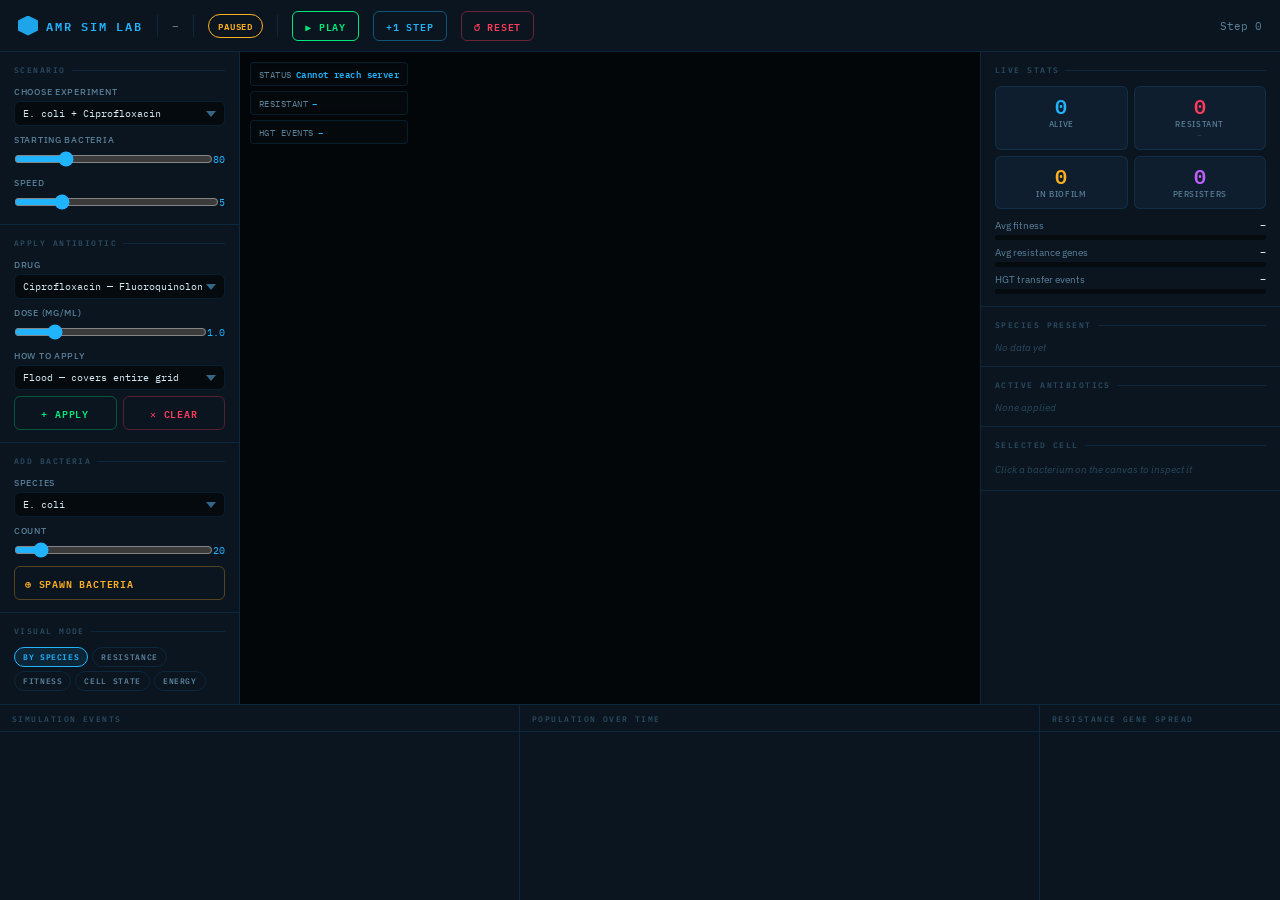
==== frontend/index.html @ 67494143 "Add files via upload" ====
<!DOCTYPE html>
<html lang="en">
<head>
<meta charset="UTF-8">
<meta name="viewport" content="width=device-width, initial-scale=1.0">
<title>AMR Simulation Lab</title>
<link rel="preconnect" href="https://fonts.googleapis.com">
<link href="https://fonts.googleapis.com/css2?family=IBM+Plex+Mono:wght@400;600&family=IBM+Plex+Sans:wght@300;400;500;600&display=swap" rel="stylesheet">
<style>
/* ── RESET ─────────────────────────────────────────────────────────────── */
*, *::before, *::after { box-sizing: border-box; margin: 0; padding: 0; }
html, body { height: 100%; overflow: hidden; background: #050a0e; color: #d4e8f0; font-family: 'IBM Plex Sans', sans-serif; }

/* ── DESIGN TOKENS ──────────────────────────────────────────────────────── */
:root {
  --bg0:      #050a0e;
  --bg1:      #0a1520;
  --bg2:      #0f1e2e;
  --bg3:      #152436;
  --border:   rgba(32,120,180,0.18);
  --border-hi:rgba(32,180,255,0.40);
  --text:     #d4e8f0;
  --text-dim: #5a8099;
  --text-faint:#2a4a5e;
  --cyan:     #20b4ff;
  --green:    #00e87a;
  --red:      #ff3a5c;
  --amber:    #ffb020;
  --purple:   #c060ff;
  --teal:     #00d4c0;
  --mono:     'IBM Plex Mono', monospace;
  --sans:     'IBM Plex Sans', sans-serif;
  --r:        6px;
}

/* ── APP SHELL ──────────────────────────────────────────────────────────── */
#app {
  display: grid;
  grid-template-columns: 240px 1fr 300px;
  grid-template-rows: 52px 1fr 196px;
  height: 100vh;
  gap: 0;
}

/* ── TOP BAR ────────────────────────────────────────────────────────────── */
#topbar {
  grid-column: 1/-1;
  display: flex;
  align-items: center;
  gap: 14px;
  padding: 0 18px;
  background: var(--bg1);
  border-bottom: 1px solid var(--border);
  position: relative;
  z-index: 10;
}
.logo {
  font-family: var(--mono);
  font-size: 12px;
  font-weight: 600;
  letter-spacing: .15em;
  color: var(--cyan);
  text-transform: uppercase;
  display: flex;
  align-items: center;
  gap: 8px;
}
.logo-hex {
  width: 20px; height: 20px;
  background: var(--cyan);
  clip-path: polygon(50% 0%,100% 25%,100% 75%,50% 100%,0% 75%,0% 25%);
  opacity: .9;
}
.topbar-sep { width: 1px; height: 22px; background: var(--border); }
#scenario-display {
  font-size: 11px;
  color: var(--text-dim);
  font-family: var(--mono);
}
.pill {
  display: inline-flex;
  align-items: center;
  gap: 5px;
  font-family: var(--mono);
  font-size: 9px;
  font-weight: 600;
  letter-spacing: .1em;
  padding: 3px 9px;
  border-radius: 20px;
  border: 1px solid;
  text-transform: uppercase;
}
.pill-run  { color: var(--green);  border-color: var(--green);  }
.pill-run::before { content:''; width:6px; height:6px; border-radius:50%; background:var(--green); animation: pulse 1.4s infinite; }
.pill-pause{ color: var(--amber); border-color: var(--amber); }
.pill-dead { color: var(--red);   border-color: var(--red); }
@keyframes pulse { 0%,100%{opacity:1} 50%{opacity:.3} }
#step-display {
  margin-left: auto;
  font-family: var(--mono);
  font-size: 11px;
  color: var(--text-dim);
}
.topbar-btn {
  padding: 5px 12px;
  font-family: var(--mono);
  font-size: 10px;
  font-weight: 600;
  letter-spacing: .08em;
  text-transform: uppercase;
  border-radius: var(--r);
  border: 1px solid;
  background: transparent;
  cursor: pointer;
  transition: all .15s;
}
.tbtn-play  { color: var(--green); border-color: var(--green); }
.tbtn-play:hover { background: rgba(0,232,122,.1); }
.tbtn-step  { color: var(--cyan);  border-color: var(--border-hi); }
.tbtn-step:hover { background: rgba(32,180,255,.08); }
.tbtn-reset { color: var(--red);   border-color: rgba(255,58,92,.4); }
.tbtn-reset:hover { background: rgba(255,58,92,.08); }

/* ── SCROLL UTILS ───────────────────────────────────────────────────────── */
.scroll { overflow-y: auto; }
.scroll::-webkit-scrollbar { width: 3px; }
.scroll::-webkit-scrollbar-thumb { background: var(--border-hi); border-radius: 2px; }

/* ── LEFT PANEL ─────────────────────────────────────────────────────────── */
#left {
  background: var(--bg1);
  border-right: 1px solid var(--border);
  display: flex;
  flex-direction: column;
  gap: 0;
}
.lsection {
  padding: 12px 14px;
  border-bottom: 1px solid var(--border);
}
.lsection-title {
  font-family: var(--mono);
  font-size: 8px;
  font-weight: 600;
  letter-spacing: .18em;
  color: var(--text-faint);
  text-transform: uppercase;
  margin-bottom: 10px;
  display: flex;
  align-items: center;
  gap: 6px;
}
.lsection-title::after { content: ''; flex: 1; height: 1px; background: var(--border); }

/* Form elements */
.field-label {
  font-size: 9px;
  font-weight: 500;
  color: var(--text-dim);
  letter-spacing: .08em;
  text-transform: uppercase;
  display: block;
  margin-bottom: 4px;
  margin-top: 8px;
}
.field-label:first-child { margin-top: 0; }
select, input[type=range] {
  width: 100%;
  font-family: var(--mono);
  font-size: 10px;
}
select {
  background: var(--bg0);
  border: 1px solid var(--border);
  border-radius: var(--r);
  color: var(--text);
  padding: 5px 8px;
  cursor: pointer;
  appearance: none;
  background-image: url("data:image/svg+xml,%3Csvg xmlns='http://www.w3.org/2000/svg' width='10' height='6'%3E%3Cpath d='M0 0l5 6 5-6z' fill='%23336688'/%3E%3C/svg%3E");
  background-repeat: no-repeat;
  background-position: right 8px center;
  padding-right: 22px;
}
select:focus { outline: none; border-color: var(--cyan); }
option { background: var(--bg1); }
input[type=range] { accent-color: var(--cyan); cursor: pointer; margin: 2px 0; }
.range-row { display: flex; justify-content: space-between; align-items: center; }
.range-val { font-family: var(--mono); font-size: 10px; color: var(--cyan); }

.lbtn {
  display: block;
  width: 100%;
  padding: 7px 10px;
  margin-top: 6px;
  font-family: var(--mono);
  font-size: 10px;
  font-weight: 600;
  letter-spacing: .08em;
  text-transform: uppercase;
  border-radius: var(--r);
  border: 1px solid var(--border);
  background: transparent;
  color: var(--text);
  cursor: pointer;
  text-align: left;
  transition: all .15s;
}
.lbtn:hover { background: var(--bg3); border-color: var(--border-hi); }
.lbtn-green  { color: var(--green);  border-color: rgba(0,232,122,.3); }
.lbtn-green:hover  { background: rgba(0,232,122,.07); }
.lbtn-red    { color: var(--red);    border-color: rgba(255,58,92,.3); }
.lbtn-red:hover    { background: rgba(255,58,92,.07); }
.lbtn-amber  { color: var(--amber);  border-color: rgba(255,176,32,.3); }
.lbtn-amber:hover  { background: rgba(255,176,32,.07); }
.lbtn-cyan   { color: var(--cyan);   border-color: rgba(32,180,255,.3); }
.lbtn-cyan:hover   { background: rgba(32,180,255,.07); }
.lbtn-row { display: flex; gap: 6px; margin-top: 6px; }
.lbtn-row .lbtn { margin-top: 0; flex: 1; text-align: center; }

/* Render mode chips */
.chip-row { display: flex; flex-wrap: wrap; gap: 4px; margin-top: 6px; }
.chip {
  font-family: var(--mono);
  font-size: 8px;
  font-weight: 600;
  letter-spacing: .08em;
  padding: 3px 8px;
  border-radius: 12px;
  border: 1px solid var(--border);
  color: var(--text-dim);
  cursor: pointer;
  transition: all .12s;
  text-transform: uppercase;
}
.chip:hover { border-color: var(--border-hi); color: var(--text); }
.chip.active { border-color: var(--cyan); color: var(--cyan); background: rgba(32,180,255,.1); }

/* Overlay toggles */
.toggle-row {
  display: flex;
  align-items: center;
  justify-content: space-between;
  padding: 4px 0;
}
.toggle-lbl { font-size: 10px; color: var(--text-dim); }
.toggle {
  position: relative;
  width: 28px;
  height: 14px;
  flex-shrink: 0;
}
.toggle input { opacity: 0; width: 0; height: 0; }
.toggle-track {
  position: absolute;
  inset: 0;
  background: var(--bg0);
  border: 1px solid var(--border);
  border-radius: 7px;
  cursor: pointer;
  transition: .2s;
}
.toggle-track::after {
  content: '';
  position: absolute;
  width: 8px; height: 8px;
  top: 2px; left: 2px;
  background: var(--text-faint);
  border-radius: 50%;
  transition: .2s;
}
.toggle input:checked + .toggle-track { background: rgba(32,180,255,.15); border-color: var(--cyan); }
.toggle input:checked + .toggle-track::after { transform: translateX(14px); background: var(--cyan); }

/* ── CANVAS ──────────────────────────────────────────────────────────────── */
#canvas-wrap {
  position: relative;
  background: #020609;
  overflow: hidden;
}
#petri-canvas { display: block; width: 100%; height: 100%; }

/* Canvas overlays */
#canvas-labels {
  position: absolute;
  top: 10px; left: 10px;
  pointer-events: none;
  display: flex;
  flex-direction: column;
  gap: 5px;
}
.clabel {
  font-family: var(--mono);
  font-size: 9px;
  font-weight: 600;
  letter-spacing: .05em;
  color: var(--cyan);
  background: rgba(5,10,14,.82);
  border: 1px solid var(--border);
  padding: 3px 8px;
  border-radius: 4px;
  backdrop-filter: blur(4px);
}
.clabel span { color: var(--text-dim); font-weight: 400; margin-right: 4px; }

/* Legend in canvas corner */
#canvas-legend {
  position: absolute;
  bottom: 10px; left: 10px;
  pointer-events: none;
  background: rgba(5,10,14,.82);
  border: 1px solid var(--border);
  border-radius: 6px;
  padding: 8px 10px;
  display: none;
}
#canvas-legend.visible { display: block; }
.legend-title {
  font-family: var(--mono);
  font-size: 8px;
  font-weight: 600;
  letter-spacing: .12em;
  color: var(--text-faint);
  text-transform: uppercase;
  margin-bottom: 6px;
}
.legend-item {
  display: flex;
  align-items: center;
  gap: 6px;
  margin-bottom: 4px;
}
.legend-dot { width: 8px; height: 8px; border-radius: 50%; flex-shrink: 0; }
.legend-lbl { font-size: 9px; color: var(--text-dim); }

/* Tooltip */
#tip {
  position: absolute;
  display: none;
  background: var(--bg2);
  border: 1px solid var(--border-hi);
  border-radius: 8px;
  padding: 10px 12px;
  pointer-events: none;
  z-index: 50;
  min-width: 180px;
}
.tip-name { font-size: 11px; font-weight: 600; margin-bottom: 6px; }
.tip-row { display: flex; justify-content: space-between; gap: 16px; font-size: 10px; color: var(--text-dim); margin-bottom: 2px; }
.tip-row strong { color: var(--text); font-weight: 500; }
.tip-genes { margin-top: 6px; font-size: 9px; font-family: var(--mono); color: var(--purple); }
.tip-state { display: inline-block; font-size: 8px; font-family: var(--mono); padding: 2px 6px; border-radius: 3px; margin-bottom: 6px; font-weight: 600; letter-spacing: .08em; }

/* ── RIGHT PANEL ─────────────────────────────────────────────────────────── */
#right {
  background: var(--bg1);
  border-left: 1px solid var(--border);
  display: flex;
  flex-direction: column;
  gap: 0;
  overflow-y: auto;
}
.rsection { padding: 12px 14px; border-bottom: 1px solid var(--border); }
.rsection-title {
  font-family: var(--mono);
  font-size: 8px;
  font-weight: 600;
  letter-spacing: .18em;
  color: var(--text-faint);
  text-transform: uppercase;
  margin-bottom: 10px;
  display: flex;
  align-items: center;
  gap: 6px;
}
.rsection-title::after { content:''; flex:1; height:1px; background:var(--border); }

/* Big number cards */
.stat-grid { display: grid; grid-template-columns: 1fr 1fr; gap: 6px; }
.stat-card {
  background: var(--bg2);
  border: 1px solid var(--border);
  border-radius: var(--r);
  padding: 9px 10px;
  text-align: center;
}
.stat-num {
  font-family: var(--mono);
  font-size: 20px;
  font-weight: 600;
  line-height: 1;
  margin-bottom: 3px;
}
.stat-lbl { font-size: 8px; font-weight: 500; letter-spacing: .08em; color: var(--text-dim); text-transform: uppercase; }
.stat-sub { font-size: 8px; color: var(--text-faint); margin-top: 1px; font-family: var(--mono); }
.c-cyan   { color: var(--cyan);   }
.c-red    { color: var(--red);    }
.c-amber  { color: var(--amber);  }
.c-purple { color: var(--purple); }
.c-green  { color: var(--green);  }
.c-teal   { color: var(--teal);   }

/* Progress bars */
.prog-row { margin-bottom: 8px; }
.prog-header { display: flex; justify-content: space-between; font-size: 10px; margin-bottom: 3px; }
.prog-name { color: var(--text-dim); }
.prog-val  { color: var(--text); font-family: var(--mono); }
.prog-bg {
  height: 5px;
  background: var(--bg0);
  border-radius: 3px;
  overflow: hidden;
}
.prog-fill { height: 100%; border-radius: 3px; transition: width .5s ease; }

/* Species rows */
.species-row {
  display: flex;
  align-items: center;
  gap: 8px;
  padding: 5px 0;
  border-bottom: 1px solid var(--border);
}
.species-row:last-child { border-bottom: none; }
.sp-dot { width: 8px; height: 8px; border-radius: 50%; flex-shrink: 0; }
.sp-name { font-size: 10px; flex: 1; }
.sp-sci  { font-size: 8px; color: var(--text-dim); font-style: italic; }
.sp-cnt  { font-family: var(--mono); font-size: 11px; font-weight: 600; }
.sp-who  { font-size: 7px; font-family: var(--mono); padding: 1px 5px; border-radius: 3px; font-weight: 600; }
.who-crit{ color: var(--red);   background: rgba(255,58,92,.12); }
.who-high{ color: var(--amber); background: rgba(255,176,32,.12); }

/* Antibiotic active list */
.ab-row {
  display: flex;
  align-items: center;
  gap: 8px;
  padding: 5px 0;
  border-bottom: 1px solid var(--border);
}
.ab-row:last-child { border-bottom: none; }
.ab-swatch { width: 8px; height: 8px; border-radius: 2px; flex-shrink: 0; }
.ab-name { font-size: 10px; flex: 1; }
.ab-class{ font-size: 8px; color: var(--text-dim); }
.ab-conc { font-family: var(--mono); font-size: 10px; }
.ab-none { font-size: 10px; color: var(--text-faint); font-style: italic; }

/* Cell inspector */
#inspector {
  font-size: 10px;
  line-height: 1.7;
}
.insp-empty { color: var(--text-faint); font-style: italic; font-size: 10px; }
.insp-name  { font-size: 11px; font-weight: 600; margin-bottom: 6px; }
.insp-kv    { display: flex; justify-content: space-between; gap: 8px; }
.insp-key   { color: var(--text-dim); }
.insp-val   { font-family: var(--mono); color: var(--text); text-align: right; }
.insp-genes { margin-top: 6px; }
.insp-gene-tag {
  display: inline-block;
  font-family: var(--mono);
  font-size: 8px;
  padding: 2px 6px;
  border-radius: 3px;
  background: rgba(192,96,255,.12);
  color: var(--purple);
  margin: 2px 2px 0 0;
  border: 1px solid rgba(192,96,255,.25);
}
.insp-section { font-size: 8px; font-weight: 600; letter-spacing: .1em; text-transform: uppercase; color: var(--text-faint); margin: 8px 0 4px; }

/* ── BOTTOM PANEL ────────────────────────────────────────────────────────── */
#bottom {
  grid-column: 1/-1;
  background: var(--bg1);
  border-top: 1px solid var(--border);
  display: grid;
  grid-template-columns: 1fr 1fr 240px;
  overflow: hidden;
}
.bpanel { border-right: 1px solid var(--border); overflow: hidden; display: flex; flex-direction: column; }
.bpanel:last-child { border-right: none; }
.bpanel-title {
  font-family: var(--mono);
  font-size: 8px;
  font-weight: 600;
  letter-spacing: .18em;
  color: var(--text-faint);
  text-transform: uppercase;
  padding: 8px 12px 6px;
  border-bottom: 1px solid var(--border);
  flex-shrink: 0;
}

/* Event log */
#event-scroll { flex: 1; overflow-y: auto; padding: 6px 12px; }
#event-scroll::-webkit-scrollbar { width: 3px; }
#event-scroll::-webkit-scrollbar-thumb { background: var(--border-hi); }
.ev-line { display: flex; gap: 8px; padding: 1px 0; font-size: 10px; line-height: 1.6; }
.ev-step { font-family: var(--mono); color: var(--text-faint); flex-shrink: 0; min-width: 40px; }
.ev-dot  { flex-shrink: 0; width: 6px; height: 6px; border-radius: 50%; margin-top: 5px; }
.ev-text { color: var(--text-dim); flex: 1; }
/* Event dot colors */
.ev-science   .ev-dot { background: var(--purple); }
.ev-milestone .ev-dot { background: var(--cyan); }
.ev-ab        .ev-dot { background: var(--green); }
.ev-hgt       .ev-dot { background: var(--purple); }
.ev-extinct   .ev-dot { background: var(--red); }
.ev-science   .ev-text { color: var(--text); }
.ev-ab        .ev-text { color: var(--green); }
.ev-extinct   .ev-text { color: var(--red); }

/* Population chart */
#pop-chart-wrap { flex: 1; padding: 6px 10px 4px; }
#pop-chart { width: 100%; height: 100%; display: block; }

/* Resistance gene bars */
#gene-bars { flex: 1; overflow-y: auto; padding: 6px 12px; }
.gene-row { display: flex; align-items: center; gap: 6px; margin-bottom: 6px; }
.gene-lbl  { font-family: var(--mono); font-size: 8px; color: var(--text-dim); width: 80px; flex-shrink: 0; overflow: hidden; text-overflow: ellipsis; white-space: nowrap; }
.gene-bg   { flex: 1; height: 14px; background: var(--bg0); border-radius: 3px; overflow: hidden; position: relative; }
.gene-fill { height: 100%; border-radius: 3px; background: var(--purple); transition: width .5s; }
.gene-pct  { position: absolute; right: 4px; top: 50%; transform: translateY(-50%); font-family: var(--mono); font-size: 8px; color: rgba(255,255,255,.6); }
.gene-cnt  { font-family: var(--mono); font-size: 9px; color: var(--text-dim); width: 28px; text-align: right; flex-shrink: 0; }
</style>
</head>
<body>
<div id="app">

<!-- ── TOP BAR ──────────────────────────────────────────────────────────── -->
<header id="topbar">
  <div class="logo"><div class="logo-hex"></div>AMR Sim Lab</div>
  <div class="topbar-sep"></div>
  <span id="scenario-display">–</span>
  <div class="topbar-sep"></div>
  <span id="status-pill" class="pill pill-pause">PAUSED</span>
  <div class="topbar-sep"></div>
  <button class="topbar-btn tbtn-play" id="btn-play" onclick="togglePlay()">▶ Play</button>
  <button class="topbar-btn tbtn-step" onclick="stepOnce()">+1 Step</button>
  <button class="topbar-btn tbtn-reset" onclick="confirmReset()">↺ Reset</button>
  <span id="step-display" style="margin-left:auto; font-family:var(--mono); font-size:11px; color:var(--text-dim);">Step 0</span>
</header>

<!-- ── LEFT PANEL ───────────────────────────────────────────────────────── -->
<aside id="left" class="scroll">

  <div class="lsection">
    <div class="lsection-title">Scenario</div>
    <span class="field-label">Choose experiment</span>
    <select id="sel-scenario">
      <option value="validation">E. coli — no antibiotics (baseline)</option>
      <option value="ecoli_cipro" selected>E. coli + Ciprofloxacin</option>
      <option value="klebsiella_carbapenem">Klebsiella + Meropenem</option>
      <option value="xdr_acinetobacter">XDR Acinetobacter + Colistin</option>
      <option value="mrsa_hospital">MRSA + Vancomycin</option>
      <option value="pakistan_crisis">Pakistan AMR Crisis (2 germs)</option>
      <option value="multi_species">Multi-Species Competition (3 germs)</option>
    </select>
    <span class="field-label">Starting bacteria</span>
    <div class="range-row">
      <input type="range" id="rng-pop" min="10" max="300" value="80"
             oninput="document.getElementById('val-pop').textContent=this.value">
      <span class="range-val" id="val-pop">80</span>
    </div>
    <span class="field-label">Speed</span>
    <div class="range-row">
      <input type="range" id="rng-speed" min="1" max="20" value="5"
             oninput="document.getElementById('val-speed').textContent=this.value; if(isPlaying) startLoop()">
      <span class="range-val" id="val-speed">5</span>
    </div>
  </div>

  <div class="lsection">
    <div class="lsection-title">Apply Antibiotic</div>
    <span class="field-label">Drug</span>
    <select id="sel-ab">
      <option value="ciprofloxacin">Ciprofloxacin — Fluoroquinolone</option>
      <option value="meropenem">Meropenem — Carbapenem (last resort)</option>
      <option value="colistin">Colistin — Polymyxin (last resort)</option>
      <option value="vancomycin">Vancomycin — Glycopeptide</option>
      <option value="ampicillin">Ampicillin — Penicillin</option>
      <option value="tetracycline">Tetracycline — broad spectrum</option>
    </select>
    <span class="field-label">Dose (µg/mL)</span>
    <div class="range-row">
      <input type="range" id="rng-dose" min="1" max="50" value="10"
             oninput="document.getElementById('val-dose').textContent=(this.value/10).toFixed(1)">
      <span class="range-val" id="val-dose">1.0</span>
    </div>
    <span class="field-label">How to apply</span>
    <select id="sel-mode">
      <option value="uniform">Flood — covers entire grid</option>
      <option value="gradient">Gradient — left side stronger</option>
      <option value="spot">Spot — concentrated in center</option>
      <option value="zone">Zone — left half only</option>
    </select>
    <div class="lbtn-row">
      <button class="lbtn lbtn-green" onclick="applyAB()">+ Apply</button>
      <button class="lbtn lbtn-red"   onclick="clearAllAB()">✕ Clear</button>
    </div>
  </div>

  <div class="lsection">
    <div class="lsection-title">Add Bacteria</div>
    <span class="field-label">Species</span>
    <select id="sel-spawn">
      <option value="e_coli">E. coli</option>
      <option value="klebsiella_pneumoniae">Klebsiella pneumoniae</option>
      <option value="acinetobacter_baumannii">Acinetobacter baumannii (XDR)</option>
      <option value="pseudomonas_aeruginosa">Pseudomonas aeruginosa</option>
      <option value="mrsa">MRSA</option>
    </select>
    <span class="field-label">Count</span>
    <div class="range-row">
      <input type="range" id="rng-spawn" min="5" max="150" value="20"
             oninput="document.getElementById('val-spawn').textContent=this.value">
      <span class="range-val" id="val-spawn">20</span>
    </div>
    <button class="lbtn lbtn-amber" onclick="spawnBacteria()">⊕ Spawn Bacteria</button>
  </div>

  <div class="lsection">
    <div class="lsection-title">Visual Mode</div>
    <div class="chip-row" id="chip-row">
      <div class="chip active" onclick="setMode('species')">By Species</div>
      <div class="chip" onclick="setMode('resistance')">Resistance</div>
      <div class="chip" onclick="setMode('fitness')">Fitness</div>
      <div class="chip" onclick="setMode('state')">Cell State</div>
      <div class="chip" onclick="setMode('energy')">Energy</div>
    </div>
    <div style="margin-top: 10px; display: flex; flex-direction: column; gap: 2px;">
      <div class="toggle-row">
        <span class="toggle-lbl">Antibiotic heatmap</span>
        <label class="toggle"><input type="checkbox" id="tog-ab" checked><span class="toggle-track"></span></label>
      </div>
      <div class="toggle-row">
        <span class="toggle-lbl">HGT event flashes</span>
        <label class="toggle"><input type="checkbox" id="tog-hgt" checked><span class="toggle-track"></span></label>
      </div>
      <div class="toggle-row">
        <span class="toggle-lbl">Nutrient map</span>
        <label class="toggle"><input type="checkbox" id="tog-nut"><span class="toggle-track"></span></label>
      </div>
    </div>
  </div>

</aside>

<!-- ── CANVAS ────────────────────────────────────────────────────────────── -->
<main id="canvas-wrap">
  <canvas id="petri-canvas"></canvas>
  <div id="canvas-labels">
    <div class="clabel" id="lbl-pop"><span>ALIVE</span>–</div>
    <div class="clabel" id="lbl-res"><span>RESISTANT</span>–</div>
    <div class="clabel" id="lbl-hgt"><span>HGT EVENTS</span>–</div>
  </div>
  <div id="canvas-legend">
    <div class="legend-title" id="legend-title">–</div>
    <div id="legend-items"></div>
  </div>
  <div id="tip"></div>
</main>

<!-- ── RIGHT PANEL ───────────────────────────────────────────────────────── -->
<aside id="right">

  <div class="rsection">
    <div class="rsection-title">Live Stats</div>
    <div class="stat-grid">
      <div class="stat-card">
        <div class="stat-num c-cyan" id="st-total">0</div>
        <div class="stat-lbl">Alive</div>
      </div>
      <div class="stat-card">
        <div class="stat-num c-red" id="st-resist">0</div>
        <div class="stat-lbl">Resistant</div>
        <div class="stat-sub" id="st-resist-pct">–</div>
      </div>
      <div class="stat-card">
        <div class="stat-num c-amber" id="st-biofilm">0</div>
        <div class="stat-lbl">In Biofilm</div>
      </div>
      <div class="stat-card">
        <div class="stat-num c-purple" id="st-persist">0</div>
        <div class="stat-lbl">Persisters</div>
      </div>
    </div>
    <div style="margin-top:10px; display:flex; flex-direction:column; gap:6px;">
      <div class="prog-row" style="margin:0">
        <div class="prog-header">
          <span class="prog-name">Avg fitness</span>
          <span class="prog-val" id="st-fit">–</span>
        </div>
        <div class="prog-bg"><div class="prog-fill" id="bar-fit" style="width:0%; background:var(--green)"></div></div>
      </div>
      <div class="prog-row" style="margin:0">
        <div class="prog-header">
          <span class="prog-name">Avg resistance genes</span>
          <span class="prog-val" id="st-genes">–</span>
        </div>
        <div class="prog-bg"><div class="prog-fill" id="bar-genes" style="width:0%; background:var(--purple)"></div></div>
      </div>
      <div class="prog-row" style="margin:0">
        <div class="prog-header">
          <span class="prog-name">HGT transfer events</span>
          <span class="prog-val" id="st-hgt">–</span>
        </div>
        <div class="prog-bg"><div class="prog-fill" id="bar-hgt" style="width:0%; background:var(--teal)"></div></div>
      </div>
    </div>
  </div>

  <div class="rsection">
    <div class="rsection-title">Species Present</div>
    <div id="species-list"><div class="ab-none">No data yet</div></div>
  </div>

  <div class="rsection">
    <div class="rsection-title">Active Antibiotics</div>
    <div id="ab-list"><div class="ab-none">None applied</div></div>
  </div>

  <div class="rsection">
    <div class="rsection-title">Selected Cell</div>
    <div id="inspector"><div class="insp-empty">Click a bacterium on the canvas to inspect it</div></div>
  </div>

</aside>

<!-- ── BOTTOM ────────────────────────────────────────────────────────────── -->
<div id="bottom">

  <div class="bpanel">
    <div class="bpanel-title">Simulation Events</div>
    <div id="event-scroll"></div>
  </div>

  <div class="bpanel">
    <div class="bpanel-title">Population Over Time</div>
    <div id="pop-chart-wrap"><canvas id="pop-chart"></canvas></div>
  </div>

  <div class="bpanel">
    <div class="bpanel-title">Resistance Gene Spread</div>
    <div id="gene-bars"></div>
  </div>

</div>
</div>

<script>
// ────────────────────────────────────────────────────────────────────────────
// STATE
// ────────────────────────────────────────────────────────────────────────────
const API = 'http://localhost:8000';
let isPlaying  = false;
let playTimer  = null;
let renderMode = 'species';
let lastState  = null;
let selectedId = null;
let hgtFlashes = [];
let maxHGT     = 1;

// Population history
const hist = { steps:[], total:[], resistant:[] };

// Species meta
const SP = {
  'Escherichia coli':            { color:'#4CAF50', who:'HIGH' },
  'Klebsiella pneumoniae':       { color:'#FF9800', who:'CRITICAL' },
  'Acinetobacter baumannii':     { color:'#F44336', who:'CRITICAL' },
  'Pseudomonas aeruginosa':      { color:'#9C27B0', who:'CRITICAL' },
  'Staphylococcus aureus (MRSA)':{ color:'#FFD700', who:'HIGH' },
};

// Render mode legends
const LEGENDS = {
  resistance: {
    title: 'Resistance Gene Count',
    items: [
      { color:'#2d6a2d', label:'0 genes — fully susceptible' },
      { color:'#7aff4a', label:'1 gene' },
      { color:'#ffaa00', label:'2 genes' },
      { color:'#ff5500', label:'3 genes' },
      { color:'#ff0033', label:'4+ genes — highly resistant' },
    ]
  },
  fitness: {
    title: 'Bacterial Fitness (0→1)',
    items: [
      { color:'#ff0000', label:'Low fitness (< 0.3)' },
      { color:'#ff8800', label:'Medium (0.3–0.6)' },
      { color:'#00ff88', label:'High fitness (> 0.7)' },
    ]
  },
  state: {
    title: 'Cell Physiological State',
    items: [
      { color:'#00ff88', label:'Growing — dividing normally' },
      { color:'#ff3366', label:'Stressed — SOS response active' },
      { color:'#ffaa00', label:'Biofilm — inside biofilm colony' },
      { color:'#334455', label:'Dormant — persister (tolerant)' },
      { color:'#ff0000', label:'Dying — antibiotic damage critical' },
    ]
  },
  energy: {
    title: 'Cell Energy Level (0→1)',
    items: [
      { color:'#ff0000', label:'Starving (< 0.2)' },
      { color:'#ffaa00', label:'Low energy (0.2–0.5)' },
      { color:'#00d4ff', label:'Healthy energy (> 0.7)' },
    ]
  },
};

// ────────────────────────────────────────────────────────────────────────────
// CANVAS SETUP
// ────────────────────────────────────────────────────────────────────────────
const canvas   = document.getElementById('petri-canvas');
const ctx      = canvas.getContext('2d');
const popCv    = document.getElementById('pop-chart');
const popCtx   = popCv.getContext('2d');

function resizeCanvas() {
  const w = document.getElementById('canvas-wrap');
  canvas.width  = w.clientWidth;
  canvas.height = w.clientHeight;
}
resizeCanvas();
window.addEventListener('resize', () => { resizeCanvas(); if(lastState) renderCanvas(lastState); });

// ────────────────────────────────────────────────────────────────────────────
// CANVAS RENDER
// ────────────────────────────────────────────────────────────────────────────
function renderCanvas(state) {
  if (!state) return;
  const { bacteria, antibiotic_heatmaps, nutrient_heatmap, grid_width: GW, grid_height: GH } = state;
  const W = canvas.width, H = canvas.height;
  const sx = W / GW, sy = H / GH;

  // Background
  ctx.fillStyle = '#020609';
  ctx.fillRect(0, 0, W, H);

  // Subtle grid
  ctx.strokeStyle = 'rgba(20,60,90,0.3)';
  ctx.lineWidth = 0.5;
  for (let x = 0; x < GW; x += 10) { ctx.beginPath(); ctx.moveTo(x*sx,0); ctx.lineTo(x*sx,H); ctx.stroke(); }
  for (let y = 0; y < GH; y += 10) { ctx.beginPath(); ctx.moveTo(0,y*sy); ctx.lineTo(W,y*sy); ctx.stroke(); }

  // Nutrient map
  if (document.getElementById('tog-nut').checked && nutrient_heatmap?.length) {
    const nh = nutrient_heatmap.length, nw = nutrient_heatmap[0]?.length || 1;
    const nsx = W/nw, nsy = H/nh;
    nutrient_heatmap.forEach((row,y) => row.forEach((v,x) => {
      if (v > 0.05) {
        ctx.fillStyle = `rgba(0,200,80,${v*0.07})`;
        ctx.fillRect(x*nsx, y*nsy, nsx+1, nsy+1);
      }
    }));
  }

  // Antibiotic heatmaps
  if (document.getElementById('tog-ab').checked) {
    Object.values(antibiotic_heatmaps || {}).forEach(hm => {
      if (!hm.data?.length) return;
      const c = hexRgb(hm.color);
      const nh = hm.data.length, nw = hm.data[0]?.length || 1;
      const nsx = W/nw, nsy = H/nh;
      hm.data.forEach((row,y) => row.forEach((v,x) => {
        if (v > 0.01) {
          ctx.fillStyle = `rgba(${c.r},${c.g},${c.b},${Math.min(0.6, v*0.28)})`;
          ctx.fillRect(x*nsx, y*nsy, nsx+1, nsy+1);
        }
      }));
    });
  }

  // HGT flashes
  if (document.getElementById('tog-hgt').checked) {
    hgtFlashes = hgtFlashes.filter(f => f.a > 0.01);
    hgtFlashes.forEach(f => {
      ctx.beginPath();
      ctx.arc(f.x, f.y, f.r, 0, Math.PI*2);
      ctx.strokeStyle = `rgba(192,96,255,${f.a})`;
      ctx.lineWidth = 1.2;
      ctx.stroke();
      f.r += 1.4; f.a -= 0.045;
    });
  }

  // Bacteria
  bacteria.forEach(b => {
    const px = b.pos[0]*sx + sx/2;
    const py = b.pos[1]*sy + sy/2;
    const r  = Math.max(2.5, Math.min(5.5, sx * 0.46));
    const alpha = b.state==='dormant' ? 0.38 : b.state==='dying' ? 0.55 : 1.0;
    const col = bacteriumColor(b);

    // Glow rings
    if (b.sos_active) {
      ctx.beginPath(); ctx.arc(px, py, r+4, 0, Math.PI*2);
      ctx.fillStyle = `rgba(255,50,50,0.12)`; ctx.fill();
    }
    if (b.in_biofilm) {
      ctx.beginPath(); ctx.arc(px, py, r+3, 0, Math.PI*2);
      ctx.fillStyle = `rgba(255,160,0,0.1)`; ctx.fill();
    }

    // Body
    ctx.beginPath();
    if (b.shape === 'bacillus') {
      ctx.ellipse(px, py, r*1.7, r*0.65, 0, 0, Math.PI*2);
    } else {
      ctx.arc(px, py, r, 0, Math.PI*2);
    }
    const c = hexRgb(col);
    ctx.fillStyle = `rgba(${c.r},${c.g},${c.b},${alpha})`;
    ctx.fill();

    // Resistance outline
    if (b.gene_count > 0) {
      const rc = hexRgb('#ff3a5c');
      ctx.strokeStyle = `rgba(${rc.r},${rc.g},${rc.b},${Math.min(0.9, b.gene_count*0.28)})`;
      ctx.lineWidth = 0.9;
      ctx.stroke();
    }

    // Selected indicator
    if (b.id === selectedId) {
      ctx.beginPath(); ctx.arc(px, py, r+5, 0, Math.PI*2);
      ctx.strokeStyle = '#fff'; ctx.lineWidth = 1;
      ctx.setLineDash([3,2]); ctx.stroke(); ctx.setLineDash([]);
    }
  });

  // HGT new events
  if (document.getElementById('tog-hgt').checked) {
    (state.hgt_events || []).slice(-8).forEach(ev => {
      hgtFlashes.push({ x: ev.pos[0]*sx, y: ev.pos[1]*sy, r: 4, a: 0.95 });
    });
  }
}

function bacteriumColor(b) {
  switch (renderMode) {
    case 'species': return b.color_hex;
    case 'resistance': {
      const g = Math.min(b.gene_count, 4);
      return ['#2d6a2d','#7aff4a','#ffaa00','#ff5500','#ff0033'][g];
    }
    case 'fitness': return lerpHex('#ff0000','#00e87a', b.fitness);
    case 'state': return {growing:'#00e87a',stressed:'#ff3a5c',biofilm:'#ffb020',dormant:'#334455',dying:'#ff0000'}[b.state] || '#888';
    case 'energy': return lerpHex('#ff0000','#20b4ff', b.energy);
    default: return b.color_hex;
  }
}

// ────────────────────────────────────────────────────────────────────────────
// POPULATION HISTORY CHART
// ────────────────────────────────────────────────────────────────────────────
function renderPopChart() {
  const wrap = document.getElementById('pop-chart-wrap');
  popCv.width  = wrap.clientWidth;
  popCv.height = wrap.clientHeight;
  const W = popCv.width, H = popCv.height;
  popCtx.clearRect(0, 0, W, H);
  const n = hist.total.length;
  if (n < 2) return;

  const maxVal = Math.max(...hist.total, 1);

  // Grid lines
  popCtx.strokeStyle = 'rgba(32,120,180,0.08)';
  popCtx.lineWidth   = 1;
  for (let i=0; i<=4; i++) {
    const y = H - (i/4)*(H-10) - 5;
    popCtx.beginPath(); popCtx.moveTo(0,y); popCtx.lineTo(W,y); popCtx.stroke();
  }

  function drawLine(data, color, dash=[]) {
    popCtx.beginPath();
    data.forEach((v,i) => {
      const x = (i/(n-1))*W;
      const y = H - (v/maxVal)*(H-10) - 5;
      i===0 ? popCtx.moveTo(x,y) : popCtx.lineTo(x,y);
    });
    popCtx.strokeStyle  = color;
    popCtx.lineWidth    = 1.5;
    popCtx.setLineDash(dash);
    popCtx.stroke();
    popCtx.setLineDash([]);
  }
  // Fill area under total
  popCtx.beginPath();
  hist.total.forEach((v,i) => {
    const x=(i/(n-1))*W, y=H-(v/maxVal)*(H-10)-5;
    i===0?popCtx.moveTo(x,y):popCtx.lineTo(x,y);
  });
  popCtx.lineTo(W,H); popCtx.lineTo(0,H); popCtx.closePath();
  popCtx.fillStyle = 'rgba(32,180,255,0.06)'; popCtx.fill();

  drawLine(hist.total,    '#20b4ff');
  drawLine(hist.resistant,'#ff3a5c', [4,3]);

  // Legend
  popCtx.font = '8px IBM Plex Mono';
  popCtx.fillStyle = 'rgba(32,180,255,.8)';
  popCtx.fillText('Total', 4, 10);
  popCtx.fillStyle = 'rgba(255,58,92,.8)';
  popCtx.fillText('Resistant', 40, 10);
}

// ────────────────────────────────────────────────────────────────────────────
// UI UPDATE
// ────────────────────────────────────────────────────────────────────────────
function updateUI(state) {
  const s = state.stats;

  // Topbar
  document.getElementById('step-display').textContent = `Step ${s.step}`;
  document.getElementById('scenario-display').textContent = s.scenario || '–';

  // Canvas labels
  document.getElementById('lbl-pop').innerHTML = `<span>ALIVE</span>${s.total_bacteria}`;
  const rPct = s.total_bacteria > 0 ? Math.round(s.resistant_bacteria/s.total_bacteria*100) : 0;
  document.getElementById('lbl-res').innerHTML = `<span>RESISTANT</span>${s.resistant_bacteria} (${rPct}%)`;
  document.getElementById('lbl-hgt').innerHTML = `<span>HGT EVENTS</span>${s.hgt_total}`;

  // Status pill
  const pill = document.getElementById('status-pill');
  if (s.total_bacteria === 0) {
    pill.className = 'pill pill-dead'; pill.textContent = 'EXTINCT';
  } else if (isPlaying) {
    pill.className = 'pill pill-run';  pill.innerHTML  = '&nbsp;RUNNING';
  } else {
    pill.className = 'pill pill-pause'; pill.textContent = 'PAUSED';
  }

  // Stats
  document.getElementById('st-total').textContent  = s.total_bacteria;
  document.getElementById('st-resist').textContent = s.resistant_bacteria;
  document.getElementById('st-resist-pct').textContent = s.total_bacteria > 0
    ? `${rPct}% of population` : '–';
  document.getElementById('st-biofilm').textContent = s.biofilm_bacteria;
  document.getElementById('st-persist').textContent = s.persister_cells;
  document.getElementById('st-fit').textContent    = s.avg_fitness.toFixed(3);
  document.getElementById('st-genes').textContent  = s.avg_resistance_genes.toFixed(2);
  document.getElementById('st-hgt').textContent    = s.hgt_total;

  document.getElementById('bar-fit').style.width   = (s.avg_fitness * 100) + '%';
  document.getElementById('bar-genes').style.width = (Math.min(s.avg_resistance_genes / 5, 1) * 100) + '%';
  maxHGT = Math.max(maxHGT, s.hgt_total, 1);
  document.getElementById('bar-hgt').style.width   = (s.hgt_total / maxHGT * 100) + '%';

  // Species list
  const spEl = document.getElementById('species-list');
  const spCounts = s.species_counts || {};
  if (Object.keys(spCounts).length === 0) {
    spEl.innerHTML = '<div class="ab-none">No bacteria present</div>';
  } else {
    spEl.innerHTML = Object.entries(spCounts).map(([sp, cnt]) => {
      const meta = SP[sp] || { color:'#aaa', who:'HIGH' };
      const whoClass = meta.who === 'CRITICAL' ? 'who-crit' : 'who-high';
      const shortName = sp.split(' ').slice(0,2).join(' ');
      return `<div class="species-row">
        <div class="sp-dot" style="background:${meta.color}"></div>
        <div>
          <div class="sp-name" style="font-style:italic;">${shortName}</div>
          <div class="sp-who ${whoClass}">WHO ${meta.who}</div>
        </div>
        <div class="sp-cnt" style="color:${meta.color}">${cnt}</div>
      </div>`;
    }).join('');
  }

  // Antibiotics
  const abEl = document.getElementById('ab-list');
  const abMap = state.antibiotic_heatmaps || {};
  if (Object.keys(abMap).length === 0) {
    abEl.innerHTML = '<div class="ab-none">None — bacteria are untreated</div>';
  } else {
    abEl.innerHTML = Object.entries(abMap).map(([key, hm]) => {
      const maxC = hm.max || 0;
      return `<div class="ab-row">
        <div class="ab-swatch" style="background:${hm.color}"></div>
        <div>
          <div class="ab-name">${hm.name}</div>
          <div class="ab-class">Max: ${maxC.toFixed(2)} µg/mL</div>
        </div>
      </div>`;
    }).join('');
  }

  // Gene bars
  const geneEl = document.getElementById('gene-bars');
  const geneDist = s.gene_distribution || {};
  const geneEntries = Object.entries(geneDist).sort((a,b)=>b[1]-a[1]).slice(0,8);
  const maxG = geneEntries[0]?.[1] || 1;
  const total = s.total_bacteria || 1;
  if (geneEntries.length === 0) {
    geneEl.innerHTML = '<div style="font-size:9px; color:var(--text-faint); padding:4px">No resistance genes yet</div>';
  } else {
    geneEl.innerHTML = geneEntries.map(([g,c]) => {
      const pct = Math.round(c/total*100);
      const barW = Math.round(c/maxG*100);
      return `<div class="gene-row">
        <div class="gene-lbl" title="${g}">${g}</div>
        <div class="gene-bg">
          <div class="gene-fill" style="width:${barW}%"></div>
          <span class="gene-pct">${pct}%</span>
        </div>
        <div class="gene-cnt">${c}</div>
      </div>`;
    }).join('');
  }

  // Events
  const evScroll = document.getElementById('event-scroll');
  const events   = state.event_log || [];
  const lastLog  = evScroll.dataset.lastStep || -1;
  events.filter(e => e.step > parseInt(lastLog)).forEach(ev => {
    const cls = ev.type==='hgt_burst'          ? 'ev-hgt'
              : ev.type.includes('antibiotic')  ? 'ev-ab'
              : ev.type==='extinction'          ? 'ev-extinct'
              : ev.type==='simulation_start'    ? 'ev-milestone'
              : 'ev-science';
    const div = document.createElement('div');
    div.className = `ev-line ${cls}`;
    div.innerHTML = `<span class="ev-step">${String(ev.step).padStart(4,'0')}</span><div class="ev-dot"></div><span class="ev-text">${ev.message}</span>`;
    evScroll.appendChild(div);
  });
  if (events.length > 0) {
    evScroll.dataset.lastStep = events[events.length-1].step;
    evScroll.scrollTop = evScroll.scrollHeight;
  }

  // Pop history
  if (s.step % 2 === 0) {
    hist.steps.push(s.step);
    hist.total.push(s.total_bacteria);
    hist.resistant.push(s.resistant_bacteria);
    if (hist.total.length > 200) { hist.steps.shift(); hist.total.shift(); hist.resistant.shift(); }
    renderPopChart();
  }

  // Legend
  updateLegend();
}

function updateLegend() {
  const legend = document.getElementById('canvas-legend');
  const data   = LEGENDS[renderMode];
  if (!data) { legend.classList.remove('visible'); return; }
  legend.classList.add('visible');
  document.getElementById('legend-title').textContent = data.title;
  document.getElementById('legend-items').innerHTML = data.items.map(i =>
    `<div class="legend-item"><div class="legend-dot" style="background:${i.color}"></div><div class="legend-lbl">${i.label}</div></div>`
  ).join('');
}

// ────────────────────────────────────────────────────────────────────────────
// CANVAS INTERACTIONS
// ────────────────────────────────────────────────────────────────────────────
canvas.addEventListener('mousemove', e => {
  if (!lastState) return;
  const rect = canvas.getBoundingClientRect();
  const mx = e.clientX - rect.left, my = e.clientY - rect.top;
  const sx = canvas.width/lastState.grid_width, sy = canvas.height/lastState.grid_height;
  const gx = Math.floor(mx/sx), gy = Math.floor(my/sy);

  const near = lastState.bacteria.filter(b =>
    Math.abs(b.pos[0]-gx)<=1 && Math.abs(b.pos[1]-gy)<=1
  );
  const tip = document.getElementById('tip');
  if (near.length > 0) {
    const b = near[0];
    const stateColors = {growing:'#00e87a',stressed:'#ff3a5c',biofilm:'#ffb020',dormant:'#8899aa',dying:'#ff4444',dead:'#333'};
    const sc = stateColors[b.state] || '#888';
    const shortSp = b.species.split(' ').slice(0,2).join(' ');
    const genes = b.resistance_genes.length > 0
      ? b.resistance_genes.map(g=>`<span style="display:inline-block;background:rgba(192,96,255,.15);color:var(--purple);font-family:var(--mono);font-size:8px;padding:1px 5px;border-radius:3px;margin:1px">${g}</span>`).join(' ')
      : '<span style="color:var(--text-faint);font-size:9px;">None — susceptible</span>';

    tip.style.display = 'block';
    const tipX = Math.min(e.clientX - rect.left + 14, canvas.width - 220);
    const tipY = Math.min(e.clientY - rect.top  + 14, canvas.height - 180);
    tip.style.left = tipX + 'px';
    tip.style.top  = tipY + 'px';
    tip.innerHTML = `
      <div class="tip-name" style="color:${b.color_hex}"><i>${shortSp}</i></div>
      <span class="tip-state" style="background:${sc}22; color:${sc}; border:1px solid ${sc}44">${b.state.toUpperCase()}</span>
      <div class="tip-row"><span>Fitness</span><strong>${b.fitness.toFixed(3)}</strong></div>
      <div class="tip-row"><span>Energy</span><strong>${b.energy.toFixed(2)}</strong></div>
      <div class="tip-row"><span>Generation</span><strong>${b.generation}</strong></div>
      <div class="tip-row"><span>Mutations</span><strong>${b.total_mutations}</strong></div>
      <div class="tip-row"><span>HGT events</span><strong>${b.hgt_events}</strong></div>
      <div class="tip-row"><span>Offspring</span><strong>${b.offspring_count}</strong></div>
      <div class="tip-row"><span>In biofilm</span><strong>${b.in_biofilm?'Yes':'No'}</strong></div>
      <div class="tip-row"><span>SOS active</span><strong>${b.sos_active?'YES — mutating fast':'No'}</strong></div>
      <div class="tip-genes"><div style="font-size:8px;color:var(--text-faint);margin-bottom:3px;">RESISTANCE GENES:</div>${genes}</div>
    `;
  } else {
    tip.style.display = 'none';
  }
});
canvas.addEventListener('mouseleave', () => { document.getElementById('tip').style.display='none'; });

canvas.addEventListener('click', e => {
  if (!lastState) return;
  const rect = canvas.getBoundingClientRect();
  const mx = e.clientX-rect.left, my = e.clientY-rect.top;
  const sx = canvas.width/lastState.grid_width, sy = canvas.height/lastState.grid_height;
  const gx = Math.floor(mx/sx), gy = Math.floor(my/sy);
  const near = lastState.bacteria.filter(b =>
    Math.abs(b.pos[0]-gx)<=1 && Math.abs(b.pos[1]-gy)<=1
  );
  if (near.length > 0) {
    const b = near[0];
    selectedId = b.id;
    const shortSp = b.species.split(' ').slice(0,2).join(' ');
    const stateColors = {growing:'var(--green)',stressed:'var(--red)',biofilm:'var(--amber)',dormant:'var(--text-dim)',dying:'var(--red)'};
    const sc = stateColors[b.state] || 'var(--text-dim)';
    const genes = b.resistance_genes.length > 0
      ? b.resistance_genes.map(g=>`<span class="insp-gene-tag">${g}</span>`).join('')
      : '<span style="color:var(--text-faint);font-size:9px;">No resistance genes — fully susceptible</span>';

    document.getElementById('inspector').innerHTML = `
      <div class="insp-name" style="color:${b.color_hex};font-style:italic">${shortSp}</div>
      <div class="insp-kv"><span class="insp-key">State</span><strong class="insp-val" style="color:${sc}">${b.state}</strong></div>
      <div class="insp-kv"><span class="insp-key">Generation</span><span class="insp-val">${b.generation}</span></div>
      <div class="insp-kv"><span class="insp-key">Age (steps)</span><span class="insp-val">${b.age}</span></div>
      <div class="insp-kv"><span class="insp-key">Fitness</span><span class="insp-val">${b.fitness.toFixed(4)}</span></div>
      <div class="insp-kv"><span class="insp-key">Energy</span><span class="insp-val">${b.energy.toFixed(3)}</span></div>
      <div class="insp-kv"><span class="insp-key">Stress level</span><span class="insp-val">${b.stress_level.toFixed(3)}</span></div>
      <div class="insp-kv"><span class="insp-key">AB damage</span><span class="insp-val">${b.antibiotic_damage.toFixed(3)}</span></div>
      <div class="insp-kv"><span class="insp-key">Biofilm</span><span class="insp-val">${b.in_biofilm?'Yes':'No'}</span></div>
      <div class="insp-kv"><span class="insp-key">Persister</span><span class="insp-val">${b.is_persister?'Yes (dormant, tolerant)':'No'}</span></div>
      <div class="insp-kv"><span class="insp-key">SOS active</span><span class="insp-val">${b.sos_active?'Yes — mutation rate ×8':'No'}</span></div>
      <div class="insp-kv"><span class="insp-key">Mutations</span><span class="insp-val">${b.total_mutations}</span></div>
      <div class="insp-kv"><span class="insp-key">HGT events</span><span class="insp-val">${b.hgt_events}</span></div>
      <div class="insp-kv"><span class="insp-key">Offspring</span><span class="insp-val">${b.offspring_count}</span></div>
      <div class="insp-section">Resistance genes (${b.resistance_genes.length})</div>
      <div class="insp-genes">${genes}</div>
    `;
  }
});

// ────────────────────────────────────────────────────────────────────────────
// API CALLS
// ────────────────────────────────────────────────────────────────────────────
async function fetchState() {
  try {
    const res = await fetch(`${API}/state`);
    const state = await res.json();
    lastState = state;
    renderCanvas(state);
    updateUI(state);
  } catch {
    document.getElementById('lbl-pop').innerHTML = '<span>STATUS</span>Cannot reach server';
  }
}

async function stepOnce() {
  try {
    await fetch(`${API}/step`,{method:'POST',headers:{'Content-Type':'application/json'},body:JSON.stringify({n_steps:1})});
    fetchState();
  } catch {}
}

async function applyAB() {
  const key  = document.getElementById('sel-ab').value;
  const conc = parseFloat(document.getElementById('rng-dose').value)/10;
  const mode = document.getElementById('sel-mode').value;
  try {
    await fetch(`${API}/apply_antibiotic`,{method:'POST',headers:{'Content-Type':'application/json'},
      body:JSON.stringify({antibiotic_key:key,concentration:conc,mode})});
    fetchState();
  } catch {}
}

async function clearAllAB() {
  const keys=['ciprofloxacin','meropenem','colistin','vancomycin','ampicillin','tetracycline'];
  for (const k of keys) {
    try { await fetch(`${API}/remove_antibiotic`,{method:'POST',headers:{'Content-Type':'application/json'},body:JSON.stringify({antibiotic_key:k})}); } catch {}
  }
  fetchState();
}

async function spawnBacteria() {
  const key = document.getElementById('sel-spawn').value;
  const cnt = parseInt(document.getElementById('rng-spawn').value);
  try {
    await fetch(`${API}/spawn_bacteria`,{method:'POST',headers:{'Content-Type':'application/json'},body:JSON.stringify({germ_key:key,count:cnt})});
    fetchState();
  } catch {}
}

async function confirmReset() {
  const scenario = document.getElementById('sel-scenario').value;
  const pop      = parseInt(document.getElementById('rng-pop').value);
  try {
    await fetch(`${API}/reset`,{method:'POST',headers:{'Content-Type':'application/json'},
      body:JSON.stringify({scenario,initial_bacteria:pop})});
    // clear local state
    hist.steps=[]; hist.total=[]; hist.resistant=[];
    hgtFlashes=[]; selectedId=null; maxHGT=1;
    document.getElementById('event-scroll').innerHTML='';
    document.getElementById('event-scroll').dataset.lastStep='-1';
    document.getElementById('inspector').innerHTML='<div class="insp-empty">Click a bacterium on the canvas to inspect it</div>';
    fetchState();
  } catch {}
}

// ────────────────────────────────────────────────────────────────────────────
// PLAY / PAUSE
// ────────────────────────────────────────────────────────────────────────────
function togglePlay() {
  isPlaying = !isPlaying;
  const btn = document.getElementById('btn-play');
  if (isPlaying) {
    btn.textContent = '⏸ Pause'; btn.className = 'topbar-btn tbtn-reset';
    fetch(`${API}/resume`,{method:'POST'});
    startLoop();
  } else {
    btn.textContent = '▶ Play';  btn.className = 'topbar-btn tbtn-play';
    clearInterval(playTimer);
    fetch(`${API}/pause`,{method:'POST'});
  }
}

function startLoop() {
  clearInterval(playTimer);
  const speed = parseInt(document.getElementById('rng-speed').value);
  const ms    = Math.max(80, 650 - speed*28);
  const steps = Math.max(1, Math.ceil(speed/5));
  playTimer = setInterval(async () => {
    if (!isPlaying) return;
    try {
      await fetch(`${API}/step`,{method:'POST',headers:{'Content-Type':'application/json'},body:JSON.stringify({n_steps:steps})});
      fetchState();
    } catch { clearInterval(playTimer); }
  }, ms);
}

// ────────────────────────────────────────────────────────────────────────────
// VISUAL MODE
// ────────────────────────────────────────────────────────────────────────────
function setMode(mode) {
  renderMode = mode;
  document.querySelectorAll('.chip').forEach(c => c.classList.remove('active'));
  event.target.classList.add('active');
  updateLegend();
  if (lastState) renderCanvas(lastState);
}

// ────────────────────────────────────────────────────────────────────────────
// UTILS
// ────────────────────────────────────────────────────────────────────────────
function hexRgb(hex) {
  if (!hex||hex.length<6) return {r:100,g:100,b:100};
  const h=hex.replace('#','');
  return {r:parseInt(h.slice(0,2),16),g:parseInt(h.slice(2,4),16),b:parseInt(h.slice(4,6),16)};
}
function lerpHex(a,b,t) {
  const ca=hexRgb(a), cb=hexRgb(b);
  const r=Math.round(ca.r+(cb.r-ca.r)*t);
  const g=Math.round(ca.g+(cb.g-ca.g)*t);
  const bl=Math.round(ca.b+(cb.b-ca.b)*t);
  return `#${r.toString(16).padStart(2,'0')}${g.toString(16).padStart(2,'0')}${bl.toString(16).padStart(2,'0')}`;
}

// ────────────────────────────────────────────────────────────────────────────
// INIT
// ────────────────────────────────────────────────────────────────────────────
fetchState();
setInterval(fetchState, 2500); // Fallback polling
</script>
</body>
</html>
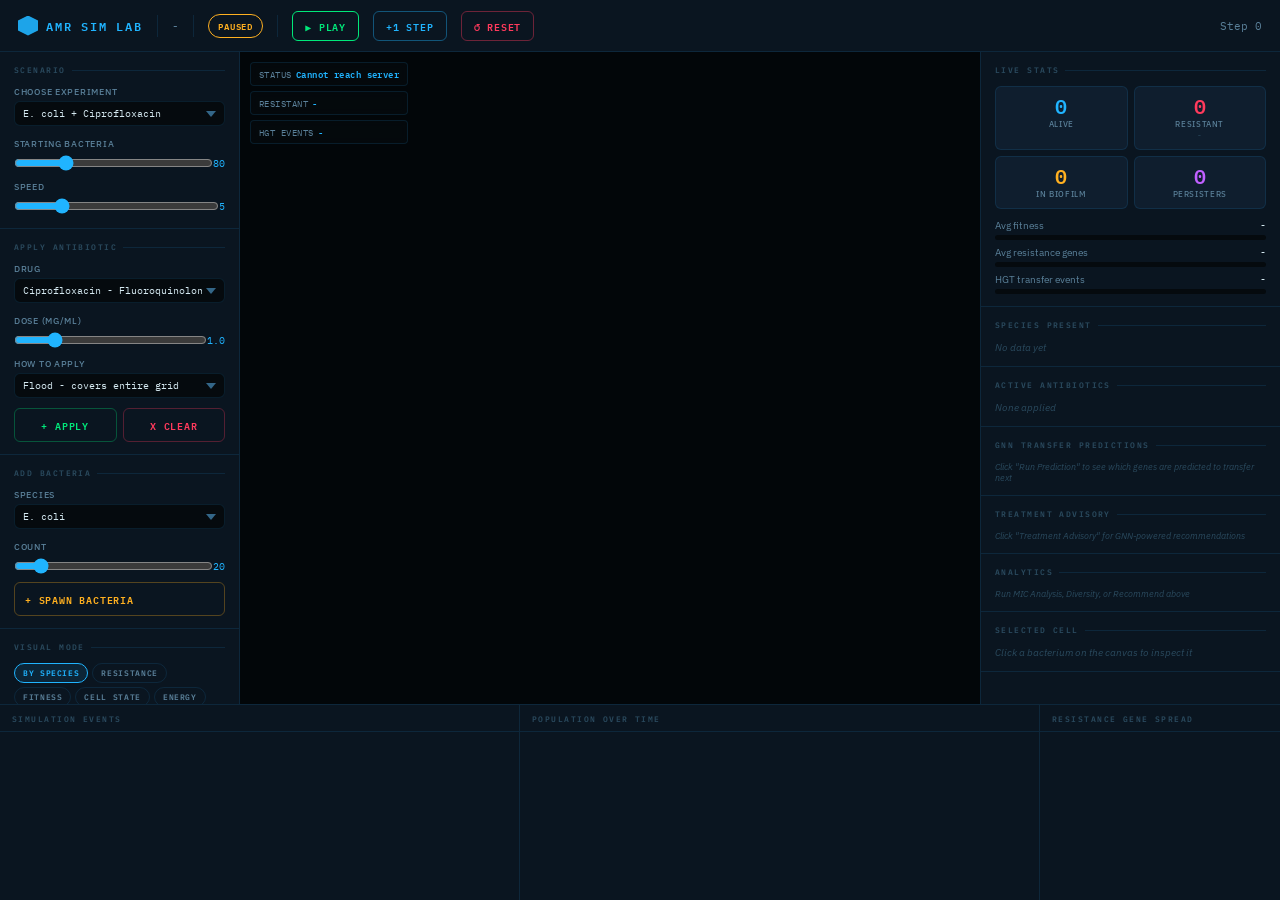
==== commit 457f7b06: "Initial commit: AMR Simulation Lab state through REST server rebuild - api/server.py rebuilt as a Fa" ====
--- a/frontend/index.html
+++ b/frontend/index.html
@@ -1,1380 +1,863 @@
-<!DOCTYPE html>
-<html lang="en">
-<head>
-<meta charset="UTF-8">
-<meta name="viewport" content="width=device-width, initial-scale=1.0">
-<title>AMR Simulation Lab</title>
-<link rel="preconnect" href="https://fonts.googleapis.com">
-<link href="https://fonts.googleapis.com/css2?family=IBM+Plex+Mono:wght@400;600&family=IBM+Plex+Sans:wght@300;400;500;600&display=swap" rel="stylesheet">
-<style>
-/* ── RESET ─────────────────────────────────────────────────────────────── */
-*, *::before, *::after { box-sizing: border-box; margin: 0; padding: 0; }
-html, body { height: 100%; overflow: hidden; background: #050a0e; color: #d4e8f0; font-family: 'IBM Plex Sans', sans-serif; }
-
-/* ── DESIGN TOKENS ──────────────────────────────────────────────────────── */
-:root {
-  --bg0:      #050a0e;
-  --bg1:      #0a1520;
-  --bg2:      #0f1e2e;
-  --bg3:      #152436;
-  --border:   rgba(32,120,180,0.18);
-  --border-hi:rgba(32,180,255,0.40);
-  --text:     #d4e8f0;
-  --text-dim: #5a8099;
-  --text-faint:#2a4a5e;
-  --cyan:     #20b4ff;
-  --green:    #00e87a;
-  --red:      #ff3a5c;
-  --amber:    #ffb020;
-  --purple:   #c060ff;
-  --teal:     #00d4c0;
-  --mono:     'IBM Plex Mono', monospace;
-  --sans:     'IBM Plex Sans', sans-serif;
-  --r:        6px;
-}
-
-/* ── APP SHELL ──────────────────────────────────────────────────────────── */
-#app {
-  display: grid;
-  grid-template-columns: 240px 1fr 300px;
-  grid-template-rows: 52px 1fr 196px;
-  height: 100vh;
-  gap: 0;
-}
-
-/* ── TOP BAR ────────────────────────────────────────────────────────────── */
-#topbar {
-  grid-column: 1/-1;
-  display: flex;
-  align-items: center;
-  gap: 14px;
-  padding: 0 18px;
-  background: var(--bg1);
-  border-bottom: 1px solid var(--border);
-  position: relative;
-  z-index: 10;
-}
-.logo {
-  font-family: var(--mono);
-  font-size: 12px;
-  font-weight: 600;
-  letter-spacing: .15em;
-  color: var(--cyan);
-  text-transform: uppercase;
-  display: flex;
-  align-items: center;
-  gap: 8px;
-}
-.logo-hex {
-  width: 20px; height: 20px;
-  background: var(--cyan);
-  clip-path: polygon(50% 0%,100% 25%,100% 75%,50% 100%,0% 75%,0% 25%);
-  opacity: .9;
-}
-.topbar-sep { width: 1px; height: 22px; background: var(--border); }
-#scenario-display {
-  font-size: 11px;
-  color: var(--text-dim);
-  font-family: var(--mono);
-}
-.pill {
-  display: inline-flex;
-  align-items: center;
-  gap: 5px;
-  font-family: var(--mono);
-  font-size: 9px;
-  font-weight: 600;
-  letter-spacing: .1em;
-  padding: 3px 9px;
-  border-radius: 20px;
-  border: 1px solid;
-  text-transform: uppercase;
-}
-.pill-run  { color: var(--green);  border-color: var(--green);  }
-.pill-run::before { content:''; width:6px; height:6px; border-radius:50%; background:var(--green); animation: pulse 1.4s infinite; }
-.pill-pause{ color: var(--amber); border-color: var(--amber); }
-.pill-dead { color: var(--red);   border-color: var(--red); }
-@keyframes pulse { 0%,100%{opacity:1} 50%{opacity:.3} }
-#step-display {
-  margin-left: auto;
-  font-family: var(--mono);
-  font-size: 11px;
-  color: var(--text-dim);
-}
-.topbar-btn {
-  padding: 5px 12px;
-  font-family: var(--mono);
-  font-size: 10px;
-  font-weight: 600;
-  letter-spacing: .08em;
-  text-transform: uppercase;
-  border-radius: var(--r);
-  border: 1px solid;
-  background: transparent;
-  cursor: pointer;
-  transition: all .15s;
-}
-.tbtn-play  { color: var(--green); border-color: var(--green); }
-.tbtn-play:hover { background: rgba(0,232,122,.1); }
-.tbtn-step  { color: var(--cyan);  border-color: var(--border-hi); }
-.tbtn-step:hover { background: rgba(32,180,255,.08); }
-.tbtn-reset { color: var(--red);   border-color: rgba(255,58,92,.4); }
-.tbtn-reset:hover { background: rgba(255,58,92,.08); }
-
-/* ── SCROLL UTILS ───────────────────────────────────────────────────────── */
-.scroll { overflow-y: auto; }
-.scroll::-webkit-scrollbar { width: 3px; }
-.scroll::-webkit-scrollbar-thumb { background: var(--border-hi); border-radius: 2px; }
-
-/* ── LEFT PANEL ─────────────────────────────────────────────────────────── */
-#left {
-  background: var(--bg1);
-  border-right: 1px solid var(--border);
-  display: flex;
-  flex-direction: column;
-  gap: 0;
-}
-.lsection {
-  padding: 12px 14px;
-  border-bottom: 1px solid var(--border);
-}
-.lsection-title {
-  font-family: var(--mono);
-  font-size: 8px;
-  font-weight: 600;
-  letter-spacing: .18em;
-  color: var(--text-faint);
-  text-transform: uppercase;
-  margin-bottom: 10px;
-  display: flex;
-  align-items: center;
-  gap: 6px;
-}
-.lsection-title::after { content: ''; flex: 1; height: 1px; background: var(--border); }
-
-/* Form elements */
-.field-label {
-  font-size: 9px;
-  font-weight: 500;
-  color: var(--text-dim);
-  letter-spacing: .08em;
-  text-transform: uppercase;
-  display: block;
-  margin-bottom: 4px;
-  margin-top: 8px;
-}
-.field-label:first-child { margin-top: 0; }
-select, input[type=range] {
-  width: 100%;
-  font-family: var(--mono);
-  font-size: 10px;
-}
-select {
-  background: var(--bg0);
-  border: 1px solid var(--border);
-  border-radius: var(--r);
-  color: var(--text);
-  padding: 5px 8px;
-  cursor: pointer;
-  appearance: none;
-  background-image: url("data:image/svg+xml,%3Csvg xmlns='http://www.w3.org/2000/svg' width='10' height='6'%3E%3Cpath d='M0 0l5 6 5-6z' fill='%23336688'/%3E%3C/svg%3E");
-  background-repeat: no-repeat;
-  background-position: right 8px center;
-  padding-right: 22px;
-}
-select:focus { outline: none; border-color: var(--cyan); }
-option { background: var(--bg1); }
-input[type=range] { accent-color: var(--cyan); cursor: pointer; margin: 2px 0; }
-.range-row { display: flex; justify-content: space-between; align-items: center; }
-.range-val { font-family: var(--mono); font-size: 10px; color: var(--cyan); }
-
-.lbtn {
-  display: block;
-  width: 100%;
-  padding: 7px 10px;
-  margin-top: 6px;
-  font-family: var(--mono);
-  font-size: 10px;
-  font-weight: 600;
-  letter-spacing: .08em;
-  text-transform: uppercase;
-  border-radius: var(--r);
-  border: 1px solid var(--border);
-  background: transparent;
-  color: var(--text);
-  cursor: pointer;
-  text-align: left;
-  transition: all .15s;
-}
-.lbtn:hover { background: var(--bg3); border-color: var(--border-hi); }
-.lbtn-green  { color: var(--green);  border-color: rgba(0,232,122,.3); }
-.lbtn-green:hover  { background: rgba(0,232,122,.07); }
-.lbtn-red    { color: var(--red);    border-color: rgba(255,58,92,.3); }
-.lbtn-red:hover    { background: rgba(255,58,92,.07); }
-.lbtn-amber  { color: var(--amber);  border-color: rgba(255,176,32,.3); }
-.lbtn-amber:hover  { background: rgba(255,176,32,.07); }
-.lbtn-cyan   { color: var(--cyan);   border-color: rgba(32,180,255,.3); }
-.lbtn-cyan:hover   { background: rgba(32,180,255,.07); }
-.lbtn-row { display: flex; gap: 6px; margin-top: 6px; }
-.lbtn-row .lbtn { margin-top: 0; flex: 1; text-align: center; }
-
-/* Render mode chips */
-.chip-row { display: flex; flex-wrap: wrap; gap: 4px; margin-top: 6px; }
-.chip {
-  font-family: var(--mono);
-  font-size: 8px;
-  font-weight: 600;
-  letter-spacing: .08em;
-  padding: 3px 8px;
-  border-radius: 12px;
-  border: 1px solid var(--border);
-  color: var(--text-dim);
-  cursor: pointer;
-  transition: all .12s;
-  text-transform: uppercase;
-}
-.chip:hover { border-color: var(--border-hi); color: var(--text); }
-.chip.active { border-color: var(--cyan); color: var(--cyan); background: rgba(32,180,255,.1); }
-
-/* Overlay toggles */
-.toggle-row {
-  display: flex;
-  align-items: center;
-  justify-content: space-between;
-  padding: 4px 0;
-}
-.toggle-lbl { font-size: 10px; color: var(--text-dim); }
-.toggle {
-  position: relative;
-  width: 28px;
-  height: 14px;
-  flex-shrink: 0;
-}
-.toggle input { opacity: 0; width: 0; height: 0; }
-.toggle-track {
-  position: absolute;
-  inset: 0;
-  background: var(--bg0);
-  border: 1px solid var(--border);
-  border-radius: 7px;
-  cursor: pointer;
-  transition: .2s;
-}
-.toggle-track::after {
-  content: '';
-  position: absolute;
-  width: 8px; height: 8px;
-  top: 2px; left: 2px;
-  background: var(--text-faint);
-  border-radius: 50%;
-  transition: .2s;
-}
-.toggle input:checked + .toggle-track { background: rgba(32,180,255,.15); border-color: var(--cyan); }
-.toggle input:checked + .toggle-track::after { transform: translateX(14px); background: var(--cyan); }
-
-/* ── CANVAS ──────────────────────────────────────────────────────────────── */
-#canvas-wrap {
-  position: relative;
-  background: #020609;
-  overflow: hidden;
-}
-#petri-canvas { display: block; width: 100%; height: 100%; }
-
-/* Canvas overlays */
-#canvas-labels {
-  position: absolute;
-  top: 10px; left: 10px;
-  pointer-events: none;
-  display: flex;
-  flex-direction: column;
-  gap: 5px;
-}
-.clabel {
-  font-family: var(--mono);
-  font-size: 9px;
-  font-weight: 600;
-  letter-spacing: .05em;
-  color: var(--cyan);
-  background: rgba(5,10,14,.82);
-  border: 1px solid var(--border);
-  padding: 3px 8px;
-  border-radius: 4px;
-  backdrop-filter: blur(4px);
-}
-.clabel span { color: var(--text-dim); font-weight: 400; margin-right: 4px; }
-
-/* Legend in canvas corner */
-#canvas-legend {
-  position: absolute;
-  bottom: 10px; left: 10px;
-  pointer-events: none;
-  background: rgba(5,10,14,.82);
-  border: 1px solid var(--border);
-  border-radius: 6px;
-  padding: 8px 10px;
-  display: none;
-}
-#canvas-legend.visible { display: block; }
-.legend-title {
-  font-family: var(--mono);
-  font-size: 8px;
-  font-weight: 600;
-  letter-spacing: .12em;
-  color: var(--text-faint);
-  text-transform: uppercase;
-  margin-bottom: 6px;
-}
-.legend-item {
-  display: flex;
-  align-items: center;
-  gap: 6px;
-  margin-bottom: 4px;
-}
-.legend-dot { width: 8px; height: 8px; border-radius: 50%; flex-shrink: 0; }
-.legend-lbl { font-size: 9px; color: var(--text-dim); }
-
-/* Tooltip */
-#tip {
-  position: absolute;
-  display: none;
-  background: var(--bg2);
-  border: 1px solid var(--border-hi);
-  border-radius: 8px;
-  padding: 10px 12px;
-  pointer-events: none;
-  z-index: 50;
-  min-width: 180px;
-}
-.tip-name { font-size: 11px; font-weight: 600; margin-bottom: 6px; }
-.tip-row { display: flex; justify-content: space-between; gap: 16px; font-size: 10px; color: var(--text-dim); margin-bottom: 2px; }
-.tip-row strong { color: var(--text); font-weight: 500; }
-.tip-genes { margin-top: 6px; font-size: 9px; font-family: var(--mono); color: var(--purple); }
-.tip-state { display: inline-block; font-size: 8px; font-family: var(--mono); padding: 2px 6px; border-radius: 3px; margin-bottom: 6px; font-weight: 600; letter-spacing: .08em; }
-
-/* ── RIGHT PANEL ─────────────────────────────────────────────────────────── */
-#right {
-  background: var(--bg1);
-  border-left: 1px solid var(--border);
-  display: flex;
-  flex-direction: column;
-  gap: 0;
-  overflow-y: auto;
-}
-.rsection { padding: 12px 14px; border-bottom: 1px solid var(--border); }
-.rsection-title {
-  font-family: var(--mono);
-  font-size: 8px;
-  font-weight: 600;
-  letter-spacing: .18em;
-  color: var(--text-faint);
-  text-transform: uppercase;
-  margin-bottom: 10px;
-  display: flex;
-  align-items: center;
-  gap: 6px;
-}
-.rsection-title::after { content:''; flex:1; height:1px; background:var(--border); }
-
-/* Big number cards */
-.stat-grid { display: grid; grid-template-columns: 1fr 1fr; gap: 6px; }
-.stat-card {
-  background: var(--bg2);
-  border: 1px solid var(--border);
-  border-radius: var(--r);
-  padding: 9px 10px;
-  text-align: center;
-}
-.stat-num {
-  font-family: var(--mono);
-  font-size: 20px;
-  font-weight: 600;
-  line-height: 1;
-  margin-bottom: 3px;
-}
-.stat-lbl { font-size: 8px; font-weight: 500; letter-spacing: .08em; color: var(--text-dim); text-transform: uppercase; }
-.stat-sub { font-size: 8px; color: var(--text-faint); margin-top: 1px; font-family: var(--mono); }
-.c-cyan   { color: var(--cyan);   }
-.c-red    { color: var(--red);    }
-.c-amber  { color: var(--amber);  }
-.c-purple { color: var(--purple); }
-.c-green  { color: var(--green);  }
-.c-teal   { color: var(--teal);   }
-
-/* Progress bars */
-.prog-row { margin-bottom: 8px; }
-.prog-header { display: flex; justify-content: space-between; font-size: 10px; margin-bottom: 3px; }
-.prog-name { color: var(--text-dim); }
-.prog-val  { color: var(--text); font-family: var(--mono); }
-.prog-bg {
-  height: 5px;
-  background: var(--bg0);
-  border-radius: 3px;
-  overflow: hidden;
-}
-.prog-fill { height: 100%; border-radius: 3px; transition: width .5s ease; }
-
-/* Species rows */
-.species-row {
-  display: flex;
-  align-items: center;
-  gap: 8px;
-  padding: 5px 0;
-  border-bottom: 1px solid var(--border);
-}
-.species-row:last-child { border-bottom: none; }
-.sp-dot { width: 8px; height: 8px; border-radius: 50%; flex-shrink: 0; }
-.sp-name { font-size: 10px; flex: 1; }
-.sp-sci  { font-size: 8px; color: var(--text-dim); font-style: italic; }
-.sp-cnt  { font-family: var(--mono); font-size: 11px; font-weight: 600; }
-.sp-who  { font-size: 7px; font-family: var(--mono); padding: 1px 5px; border-radius: 3px; font-weight: 600; }
-.who-crit{ color: var(--red);   background: rgba(255,58,92,.12); }
-.who-high{ color: var(--amber); background: rgba(255,176,32,.12); }
-
-/* Antibiotic active list */
-.ab-row {
-  display: flex;
-  align-items: center;
-  gap: 8px;
-  padding: 5px 0;
-  border-bottom: 1px solid var(--border);
-}
-.ab-row:last-child { border-bottom: none; }
-.ab-swatch { width: 8px; height: 8px; border-radius: 2px; flex-shrink: 0; }
-.ab-name { font-size: 10px; flex: 1; }
-.ab-class{ font-size: 8px; color: var(--text-dim); }
-.ab-conc { font-family: var(--mono); font-size: 10px; }
-.ab-none { font-size: 10px; color: var(--text-faint); font-style: italic; }
-
-/* Cell inspector */
-#inspector {
-  font-size: 10px;
-  line-height: 1.7;
-}
-.insp-empty { color: var(--text-faint); font-style: italic; font-size: 10px; }
-.insp-name  { font-size: 11px; font-weight: 600; margin-bottom: 6px; }
-.insp-kv    { display: flex; justify-content: space-between; gap: 8px; }
-.insp-key   { color: var(--text-dim); }
-.insp-val   { font-family: var(--mono); color: var(--text); text-align: right; }
-.insp-genes { margin-top: 6px; }
-.insp-gene-tag {
-  display: inline-block;
-  font-family: var(--mono);
-  font-size: 8px;
-  padding: 2px 6px;
-  border-radius: 3px;
-  background: rgba(192,96,255,.12);
-  color: var(--purple);
-  margin: 2px 2px 0 0;
-  border: 1px solid rgba(192,96,255,.25);
-}
-.insp-section { font-size: 8px; font-weight: 600; letter-spacing: .1em; text-transform: uppercase; color: var(--text-faint); margin: 8px 0 4px; }
-
-/* ── BOTTOM PANEL ────────────────────────────────────────────────────────── */
-#bottom {
-  grid-column: 1/-1;
-  background: var(--bg1);
-  border-top: 1px solid var(--border);
-  display: grid;
-  grid-template-columns: 1fr 1fr 240px;
-  overflow: hidden;
-}
-.bpanel { border-right: 1px solid var(--border); overflow: hidden; display: flex; flex-direction: column; }
-.bpanel:last-child { border-right: none; }
-.bpanel-title {
-  font-family: var(--mono);
-  font-size: 8px;
-  font-weight: 600;
-  letter-spacing: .18em;
-  color: var(--text-faint);
-  text-transform: uppercase;
-  padding: 8px 12px 6px;
-  border-bottom: 1px solid var(--border);
-  flex-shrink: 0;
-}
-
-/* Event log */
-#event-scroll { flex: 1; overflow-y: auto; padding: 6px 12px; }
-#event-scroll::-webkit-scrollbar { width: 3px; }
-#event-scroll::-webkit-scrollbar-thumb { background: var(--border-hi); }
-.ev-line { display: flex; gap: 8px; padding: 1px 0; font-size: 10px; line-height: 1.6; }
-.ev-step { font-family: var(--mono); color: var(--text-faint); flex-shrink: 0; min-width: 40px; }
-.ev-dot  { flex-shrink: 0; width: 6px; height: 6px; border-radius: 50%; margin-top: 5px; }
-.ev-text { color: var(--text-dim); flex: 1; }
-/* Event dot colors */
-.ev-science   .ev-dot { background: var(--purple); }
-.ev-milestone .ev-dot { background: var(--cyan); }
-.ev-ab        .ev-dot { background: var(--green); }
-.ev-hgt       .ev-dot { background: var(--purple); }
-.ev-extinct   .ev-dot { background: var(--red); }
-.ev-science   .ev-text { color: var(--text); }
-.ev-ab        .ev-text { color: var(--green); }
-.ev-extinct   .ev-text { color: var(--red); }
-
-/* Population chart */
-#pop-chart-wrap { flex: 1; padding: 6px 10px 4px; }
-#pop-chart { width: 100%; height: 100%; display: block; }
-
-/* Resistance gene bars */
-#gene-bars { flex: 1; overflow-y: auto; padding: 6px 12px; }
-.gene-row { display: flex; align-items: center; gap: 6px; margin-bottom: 6px; }
-.gene-lbl  { font-family: var(--mono); font-size: 8px; color: var(--text-dim); width: 80px; flex-shrink: 0; overflow: hidden; text-overflow: ellipsis; white-space: nowrap; }
-.gene-bg   { flex: 1; height: 14px; background: var(--bg0); border-radius: 3px; overflow: hidden; position: relative; }
-.gene-fill { height: 100%; border-radius: 3px; background: var(--purple); transition: width .5s; }
-.gene-pct  { position: absolute; right: 4px; top: 50%; transform: translateY(-50%); font-family: var(--mono); font-size: 8px; color: rgba(255,255,255,.6); }
-.gene-cnt  { font-family: var(--mono); font-size: 9px; color: var(--text-dim); width: 28px; text-align: right; flex-shrink: 0; }
-</style>
-</head>
-<body>
-<div id="app">
-
-<!-- ── TOP BAR ──────────────────────────────────────────────────────────── -->
-<header id="topbar">
-  <div class="logo"><div class="logo-hex"></div>AMR Sim Lab</div>
-  <div class="topbar-sep"></div>
-  <span id="scenario-display">–</span>
-  <div class="topbar-sep"></div>
-  <span id="status-pill" class="pill pill-pause">PAUSED</span>
-  <div class="topbar-sep"></div>
-  <button class="topbar-btn tbtn-play" id="btn-play" onclick="togglePlay()">▶ Play</button>
-  <button class="topbar-btn tbtn-step" onclick="stepOnce()">+1 Step</button>
-  <button class="topbar-btn tbtn-reset" onclick="confirmReset()">↺ Reset</button>
-  <span id="step-display" style="margin-left:auto; font-family:var(--mono); font-size:11px; color:var(--text-dim);">Step 0</span>
-</header>
-
-<!-- ── LEFT PANEL ───────────────────────────────────────────────────────── -->
-<aside id="left" class="scroll">
-
-  <div class="lsection">
-    <div class="lsection-title">Scenario</div>
-    <span class="field-label">Choose experiment</span>
-    <select id="sel-scenario">
-      <option value="validation">E. coli — no antibiotics (baseline)</option>
-      <option value="ecoli_cipro" selected>E. coli + Ciprofloxacin</option>
-      <option value="klebsiella_carbapenem">Klebsiella + Meropenem</option>
-      <option value="xdr_acinetobacter">XDR Acinetobacter + Colistin</option>
-      <option value="mrsa_hospital">MRSA + Vancomycin</option>
-      <option value="pakistan_crisis">Pakistan AMR Crisis (2 germs)</option>
-      <option value="multi_species">Multi-Species Competition (3 germs)</option>
-    </select>
-    <span class="field-label">Starting bacteria</span>
-    <div class="range-row">
-      <input type="range" id="rng-pop" min="10" max="300" value="80"
-             oninput="document.getElementById('val-pop').textContent=this.value">
-      <span class="range-val" id="val-pop">80</span>
-    </div>
-    <span class="field-label">Speed</span>
-    <div class="range-row">
-      <input type="range" id="rng-speed" min="1" max="20" value="5"
-             oninput="document.getElementById('val-speed').textContent=this.value; if(isPlaying) startLoop()">
-      <span class="range-val" id="val-speed">5</span>
-    </div>
-  </div>
-
-  <div class="lsection">
-    <div class="lsection-title">Apply Antibiotic</div>
-    <span class="field-label">Drug</span>
-    <select id="sel-ab">
-      <option value="ciprofloxacin">Ciprofloxacin — Fluoroquinolone</option>
-      <option value="meropenem">Meropenem — Carbapenem (last resort)</option>
-      <option value="colistin">Colistin — Polymyxin (last resort)</option>
-      <option value="vancomycin">Vancomycin — Glycopeptide</option>
-      <option value="ampicillin">Ampicillin — Penicillin</option>
-      <option value="tetracycline">Tetracycline — broad spectrum</option>
-    </select>
-    <span class="field-label">Dose (µg/mL)</span>
-    <div class="range-row">
-      <input type="range" id="rng-dose" min="1" max="50" value="10"
-             oninput="document.getElementById('val-dose').textContent=(this.value/10).toFixed(1)">
-      <span class="range-val" id="val-dose">1.0</span>
-    </div>
-    <span class="field-label">How to apply</span>
-    <select id="sel-mode">
-      <option value="uniform">Flood — covers entire grid</option>
-      <option value="gradient">Gradient — left side stronger</option>
-      <option value="spot">Spot — concentrated in center</option>
-      <option value="zone">Zone — left half only</option>
-    </select>
-    <div class="lbtn-row">
-      <button class="lbtn lbtn-green" onclick="applyAB()">+ Apply</button>
-      <button class="lbtn lbtn-red"   onclick="clearAllAB()">✕ Clear</button>
-    </div>
-  </div>
-
-  <div class="lsection">
-    <div class="lsection-title">Add Bacteria</div>
-    <span class="field-label">Species</span>
-    <select id="sel-spawn">
-      <option value="e_coli">E. coli</option>
-      <option value="klebsiella_pneumoniae">Klebsiella pneumoniae</option>
-      <option value="acinetobacter_baumannii">Acinetobacter baumannii (XDR)</option>
-      <option value="pseudomonas_aeruginosa">Pseudomonas aeruginosa</option>
-      <option value="mrsa">MRSA</option>
-    </select>
-    <span class="field-label">Count</span>
-    <div class="range-row">
-      <input type="range" id="rng-spawn" min="5" max="150" value="20"
-             oninput="document.getElementById('val-spawn').textContent=this.value">
-      <span class="range-val" id="val-spawn">20</span>
-    </div>
-    <button class="lbtn lbtn-amber" onclick="spawnBacteria()">⊕ Spawn Bacteria</button>
-  </div>
-
-  <div class="lsection">
-    <div class="lsection-title">Visual Mode</div>
-    <div class="chip-row" id="chip-row">
-      <div class="chip active" onclick="setMode('species')">By Species</div>
-      <div class="chip" onclick="setMode('resistance')">Resistance</div>
-      <div class="chip" onclick="setMode('fitness')">Fitness</div>
-      <div class="chip" onclick="setMode('state')">Cell State</div>
-      <div class="chip" onclick="setMode('energy')">Energy</div>
-    </div>
-    <div style="margin-top: 10px; display: flex; flex-direction: column; gap: 2px;">
-      <div class="toggle-row">
-        <span class="toggle-lbl">Antibiotic heatmap</span>
-        <label class="toggle"><input type="checkbox" id="tog-ab" checked><span class="toggle-track"></span></label>
-      </div>
-      <div class="toggle-row">
-        <span class="toggle-lbl">HGT event flashes</span>
-        <label class="toggle"><input type="checkbox" id="tog-hgt" checked><span class="toggle-track"></span></label>
-      </div>
-      <div class="toggle-row">
-        <span class="toggle-lbl">Nutrient map</span>
-        <label class="toggle"><input type="checkbox" id="tog-nut"><span class="toggle-track"></span></label>
-      </div>
-    </div>
-  </div>
-
-</aside>
-
-<!-- ── CANVAS ────────────────────────────────────────────────────────────── -->
-<main id="canvas-wrap">
-  <canvas id="petri-canvas"></canvas>
-  <div id="canvas-labels">
-    <div class="clabel" id="lbl-pop"><span>ALIVE</span>–</div>
-    <div class="clabel" id="lbl-res"><span>RESISTANT</span>–</div>
-    <div class="clabel" id="lbl-hgt"><span>HGT EVENTS</span>–</div>
-  </div>
-  <div id="canvas-legend">
-    <div class="legend-title" id="legend-title">–</div>
-    <div id="legend-items"></div>
-  </div>
-  <div id="tip"></div>
-</main>
-
-<!-- ── RIGHT PANEL ───────────────────────────────────────────────────────── -->
-<aside id="right">
-
-  <div class="rsection">
-    <div class="rsection-title">Live Stats</div>
-    <div class="stat-grid">
-      <div class="stat-card">
-        <div class="stat-num c-cyan" id="st-total">0</div>
-        <div class="stat-lbl">Alive</div>
-      </div>
-      <div class="stat-card">
-        <div class="stat-num c-red" id="st-resist">0</div>
-        <div class="stat-lbl">Resistant</div>
-        <div class="stat-sub" id="st-resist-pct">–</div>
-      </div>
-      <div class="stat-card">
-        <div class="stat-num c-amber" id="st-biofilm">0</div>
-        <div class="stat-lbl">In Biofilm</div>
-      </div>
-      <div class="stat-card">
-        <div class="stat-num c-purple" id="st-persist">0</div>
-        <div class="stat-lbl">Persisters</div>
-      </div>
-    </div>
-    <div style="margin-top:10px; display:flex; flex-direction:column; gap:6px;">
-      <div class="prog-row" style="margin:0">
-        <div class="prog-header">
-          <span class="prog-name">Avg fitness</span>
-          <span class="prog-val" id="st-fit">–</span>
-        </div>
-        <div class="prog-bg"><div class="prog-fill" id="bar-fit" style="width:0%; background:var(--green)"></div></div>
-      </div>
-      <div class="prog-row" style="margin:0">
-        <div class="prog-header">
-          <span class="prog-name">Avg resistance genes</span>
-          <span class="prog-val" id="st-genes">–</span>
-        </div>
-        <div class="prog-bg"><div class="prog-fill" id="bar-genes" style="width:0%; background:var(--purple)"></div></div>
-      </div>
-      <div class="prog-row" style="margin:0">
-        <div class="prog-header">
-          <span class="prog-name">HGT transfer events</span>
-          <span class="prog-val" id="st-hgt">–</span>
-        </div>
-        <div class="prog-bg"><div class="prog-fill" id="bar-hgt" style="width:0%; background:var(--teal)"></div></div>
-      </div>
-    </div>
-  </div>
-
-  <div class="rsection">
-    <div class="rsection-title">Species Present</div>
-    <div id="species-list"><div class="ab-none">No data yet</div></div>
-  </div>
-
-  <div class="rsection">
-    <div class="rsection-title">Active Antibiotics</div>
-    <div id="ab-list"><div class="ab-none">None applied</div></div>
-  </div>
-
-  <div class="rsection">
-    <div class="rsection-title">Selected Cell</div>
-    <div id="inspector"><div class="insp-empty">Click a bacterium on the canvas to inspect it</div></div>
-  </div>
-
-</aside>
-
-<!-- ── BOTTOM ────────────────────────────────────────────────────────────── -->
-<div id="bottom">
-
-  <div class="bpanel">
-    <div class="bpanel-title">Simulation Events</div>
-    <div id="event-scroll"></div>
-  </div>
-
-  <div class="bpanel">
-    <div class="bpanel-title">Population Over Time</div>
-    <div id="pop-chart-wrap"><canvas id="pop-chart"></canvas></div>
-  </div>
-
-  <div class="bpanel">
-    <div class="bpanel-title">Resistance Gene Spread</div>
-    <div id="gene-bars"></div>
-  </div>
-
-</div>
-</div>
-
-<script>
-// ────────────────────────────────────────────────────────────────────────────
-// STATE
-// ────────────────────────────────────────────────────────────────────────────
-const API = 'http://localhost:8000';
-let isPlaying  = false;
-let playTimer  = null;
-let renderMode = 'species';
-let lastState  = null;
-let selectedId = null;
-let hgtFlashes = [];
-let maxHGT     = 1;
-
-// Population history
-const hist = { steps:[], total:[], resistant:[] };
-
-// Species meta
-const SP = {
-  'Escherichia coli':            { color:'#4CAF50', who:'HIGH' },
-  'Klebsiella pneumoniae':       { color:'#FF9800', who:'CRITICAL' },
-  'Acinetobacter baumannii':     { color:'#F44336', who:'CRITICAL' },
-  'Pseudomonas aeruginosa':      { color:'#9C27B0', who:'CRITICAL' },
-  'Staphylococcus aureus (MRSA)':{ color:'#FFD700', who:'HIGH' },
-};
-
-// Render mode legends
-const LEGENDS = {
-  resistance: {
-    title: 'Resistance Gene Count',
-    items: [
-      { color:'#2d6a2d', label:'0 genes — fully susceptible' },
-      { color:'#7aff4a', label:'1 gene' },
-      { color:'#ffaa00', label:'2 genes' },
-      { color:'#ff5500', label:'3 genes' },
-      { color:'#ff0033', label:'4+ genes — highly resistant' },
-    ]
-  },
-  fitness: {
-    title: 'Bacterial Fitness (0→1)',
-    items: [
-      { color:'#ff0000', label:'Low fitness (< 0.3)' },
-      { color:'#ff8800', label:'Medium (0.3–0.6)' },
-      { color:'#00ff88', label:'High fitness (> 0.7)' },
-    ]
-  },
-  state: {
-    title: 'Cell Physiological State',
-    items: [
-      { color:'#00ff88', label:'Growing — dividing normally' },
-      { color:'#ff3366', label:'Stressed — SOS response active' },
-      { color:'#ffaa00', label:'Biofilm — inside biofilm colony' },
-      { color:'#334455', label:'Dormant — persister (tolerant)' },
-      { color:'#ff0000', label:'Dying — antibiotic damage critical' },
-    ]
-  },
-  energy: {
-    title: 'Cell Energy Level (0→1)',
-    items: [
-      { color:'#ff0000', label:'Starving (< 0.2)' },
-      { color:'#ffaa00', label:'Low energy (0.2–0.5)' },
-      { color:'#00d4ff', label:'Healthy energy (> 0.7)' },
-    ]
-  },
-};
-
-// ────────────────────────────────────────────────────────────────────────────
-// CANVAS SETUP
-// ────────────────────────────────────────────────────────────────────────────
-const canvas   = document.getElementById('petri-canvas');
-const ctx      = canvas.getContext('2d');
-const popCv    = document.getElementById('pop-chart');
-const popCtx   = popCv.getContext('2d');
-
-function resizeCanvas() {
-  const w = document.getElementById('canvas-wrap');
-  canvas.width  = w.clientWidth;
-  canvas.height = w.clientHeight;
-}
-resizeCanvas();
-window.addEventListener('resize', () => { resizeCanvas(); if(lastState) renderCanvas(lastState); });
-
-// ────────────────────────────────────────────────────────────────────────────
-// CANVAS RENDER
-// ────────────────────────────────────────────────────────────────────────────
-function renderCanvas(state) {
-  if (!state) return;
-  const { bacteria, antibiotic_heatmaps, nutrient_heatmap, grid_width: GW, grid_height: GH } = state;
-  const W = canvas.width, H = canvas.height;
-  const sx = W / GW, sy = H / GH;
-
-  // Background
-  ctx.fillStyle = '#020609';
-  ctx.fillRect(0, 0, W, H);
-
-  // Subtle grid
-  ctx.strokeStyle = 'rgba(20,60,90,0.3)';
-  ctx.lineWidth = 0.5;
-  for (let x = 0; x < GW; x += 10) { ctx.beginPath(); ctx.moveTo(x*sx,0); ctx.lineTo(x*sx,H); ctx.stroke(); }
-  for (let y = 0; y < GH; y += 10) { ctx.beginPath(); ctx.moveTo(0,y*sy); ctx.lineTo(W,y*sy); ctx.stroke(); }
-
-  // Nutrient map
-  if (document.getElementById('tog-nut').checked && nutrient_heatmap?.length) {
-    const nh = nutrient_heatmap.length, nw = nutrient_heatmap[0]?.length || 1;
-    const nsx = W/nw, nsy = H/nh;
-    nutrient_heatmap.forEach((row,y) => row.forEach((v,x) => {
-      if (v > 0.05) {
-        ctx.fillStyle = `rgba(0,200,80,${v*0.07})`;
-        ctx.fillRect(x*nsx, y*nsy, nsx+1, nsy+1);
-      }
-    }));
-  }
-
-  // Antibiotic heatmaps
-  if (document.getElementById('tog-ab').checked) {
-    Object.values(antibiotic_heatmaps || {}).forEach(hm => {
-      if (!hm.data?.length) return;
-      const c = hexRgb(hm.color);
-      const nh = hm.data.length, nw = hm.data[0]?.length || 1;
-      const nsx = W/nw, nsy = H/nh;
-      hm.data.forEach((row,y) => row.forEach((v,x) => {
-        if (v > 0.01) {
-          ctx.fillStyle = `rgba(${c.r},${c.g},${c.b},${Math.min(0.6, v*0.28)})`;
-          ctx.fillRect(x*nsx, y*nsy, nsx+1, nsy+1);
-        }
-      }));
-    });
-  }
-
-  // HGT flashes
-  if (document.getElementById('tog-hgt').checked) {
-    hgtFlashes = hgtFlashes.filter(f => f.a > 0.01);
-    hgtFlashes.forEach(f => {
-      ctx.beginPath();
-      ctx.arc(f.x, f.y, f.r, 0, Math.PI*2);
-      ctx.strokeStyle = `rgba(192,96,255,${f.a})`;
-      ctx.lineWidth = 1.2;
-      ctx.stroke();
-      f.r += 1.4; f.a -= 0.045;
-    });
-  }
-
-  // Bacteria
-  bacteria.forEach(b => {
-    const px = b.pos[0]*sx + sx/2;
-    const py = b.pos[1]*sy + sy/2;
-    const r  = Math.max(2.5, Math.min(5.5, sx * 0.46));
-    const alpha = b.state==='dormant' ? 0.38 : b.state==='dying' ? 0.55 : 1.0;
-    const col = bacteriumColor(b);
-
-    // Glow rings
-    if (b.sos_active) {
-      ctx.beginPath(); ctx.arc(px, py, r+4, 0, Math.PI*2);
-      ctx.fillStyle = `rgba(255,50,50,0.12)`; ctx.fill();
-    }
-    if (b.in_biofilm) {
-      ctx.beginPath(); ctx.arc(px, py, r+3, 0, Math.PI*2);
-      ctx.fillStyle = `rgba(255,160,0,0.1)`; ctx.fill();
-    }
-
-    // Body
-    ctx.beginPath();
-    if (b.shape === 'bacillus') {
-      ctx.ellipse(px, py, r*1.7, r*0.65, 0, 0, Math.PI*2);
-    } else {
-      ctx.arc(px, py, r, 0, Math.PI*2);
-    }
-    const c = hexRgb(col);
-    ctx.fillStyle = `rgba(${c.r},${c.g},${c.b},${alpha})`;
-    ctx.fill();
-
-    // Resistance outline
-    if (b.gene_count > 0) {
-      const rc = hexRgb('#ff3a5c');
-      ctx.strokeStyle = `rgba(${rc.r},${rc.g},${rc.b},${Math.min(0.9, b.gene_count*0.28)})`;
-      ctx.lineWidth = 0.9;
-      ctx.stroke();
-    }
-
-    // Selected indicator
-    if (b.id === selectedId) {
-      ctx.beginPath(); ctx.arc(px, py, r+5, 0, Math.PI*2);
-      ctx.strokeStyle = '#fff'; ctx.lineWidth = 1;
-      ctx.setLineDash([3,2]); ctx.stroke(); ctx.setLineDash([]);
-    }
-  });
-
-  // HGT new events
-  if (document.getElementById('tog-hgt').checked) {
-    (state.hgt_events || []).slice(-8).forEach(ev => {
-      hgtFlashes.push({ x: ev.pos[0]*sx, y: ev.pos[1]*sy, r: 4, a: 0.95 });
-    });
-  }
-}
-
-function bacteriumColor(b) {
-  switch (renderMode) {
-    case 'species': return b.color_hex;
-    case 'resistance': {
-      const g = Math.min(b.gene_count, 4);
-      return ['#2d6a2d','#7aff4a','#ffaa00','#ff5500','#ff0033'][g];
-    }
-    case 'fitness': return lerpHex('#ff0000','#00e87a', b.fitness);
-    case 'state': return {growing:'#00e87a',stressed:'#ff3a5c',biofilm:'#ffb020',dormant:'#334455',dying:'#ff0000'}[b.state] || '#888';
-    case 'energy': return lerpHex('#ff0000','#20b4ff', b.energy);
-    default: return b.color_hex;
-  }
-}
-
-// ────────────────────────────────────────────────────────────────────────────
-// POPULATION HISTORY CHART
-// ────────────────────────────────────────────────────────────────────────────
-function renderPopChart() {
-  const wrap = document.getElementById('pop-chart-wrap');
-  popCv.width  = wrap.clientWidth;
-  popCv.height = wrap.clientHeight;
-  const W = popCv.width, H = popCv.height;
-  popCtx.clearRect(0, 0, W, H);
-  const n = hist.total.length;
-  if (n < 2) return;
-
-  const maxVal = Math.max(...hist.total, 1);
-
-  // Grid lines
-  popCtx.strokeStyle = 'rgba(32,120,180,0.08)';
-  popCtx.lineWidth   = 1;
-  for (let i=0; i<=4; i++) {
-    const y = H - (i/4)*(H-10) - 5;
-    popCtx.beginPath(); popCtx.moveTo(0,y); popCtx.lineTo(W,y); popCtx.stroke();
-  }
-
-  function drawLine(data, color, dash=[]) {
-    popCtx.beginPath();
-    data.forEach((v,i) => {
-      const x = (i/(n-1))*W;
-      const y = H - (v/maxVal)*(H-10) - 5;
-      i===0 ? popCtx.moveTo(x,y) : popCtx.lineTo(x,y);
-    });
-    popCtx.strokeStyle  = color;
-    popCtx.lineWidth    = 1.5;
-    popCtx.setLineDash(dash);
-    popCtx.stroke();
-    popCtx.setLineDash([]);
-  }
-  // Fill area under total
-  popCtx.beginPath();
-  hist.total.forEach((v,i) => {
-    const x=(i/(n-1))*W, y=H-(v/maxVal)*(H-10)-5;
-    i===0?popCtx.moveTo(x,y):popCtx.lineTo(x,y);
-  });
-  popCtx.lineTo(W,H); popCtx.lineTo(0,H); popCtx.closePath();
-  popCtx.fillStyle = 'rgba(32,180,255,0.06)'; popCtx.fill();
-
-  drawLine(hist.total,    '#20b4ff');
-  drawLine(hist.resistant,'#ff3a5c', [4,3]);
-
-  // Legend
-  popCtx.font = '8px IBM Plex Mono';
-  popCtx.fillStyle = 'rgba(32,180,255,.8)';
-  popCtx.fillText('Total', 4, 10);
-  popCtx.fillStyle = 'rgba(255,58,92,.8)';
-  popCtx.fillText('Resistant', 40, 10);
-}
-
-// ────────────────────────────────────────────────────────────────────────────
-// UI UPDATE
-// ────────────────────────────────────────────────────────────────────────────
-function updateUI(state) {
-  const s = state.stats;
-
-  // Topbar
-  document.getElementById('step-display').textContent = `Step ${s.step}`;
-  document.getElementById('scenario-display').textContent = s.scenario || '–';
-
-  // Canvas labels
-  document.getElementById('lbl-pop').innerHTML = `<span>ALIVE</span>${s.total_bacteria}`;
-  const rPct = s.total_bacteria > 0 ? Math.round(s.resistant_bacteria/s.total_bacteria*100) : 0;
-  document.getElementById('lbl-res').innerHTML = `<span>RESISTANT</span>${s.resistant_bacteria} (${rPct}%)`;
-  document.getElementById('lbl-hgt').innerHTML = `<span>HGT EVENTS</span>${s.hgt_total}`;
-
-  // Status pill
-  const pill = document.getElementById('status-pill');
-  if (s.total_bacteria === 0) {
-    pill.className = 'pill pill-dead'; pill.textContent = 'EXTINCT';
-  } else if (isPlaying) {
-    pill.className = 'pill pill-run';  pill.innerHTML  = '&nbsp;RUNNING';
-  } else {
-    pill.className = 'pill pill-pause'; pill.textContent = 'PAUSED';
-  }
-
-  // Stats
-  document.getElementById('st-total').textContent  = s.total_bacteria;
-  document.getElementById('st-resist').textContent = s.resistant_bacteria;
-  document.getElementById('st-resist-pct').textContent = s.total_bacteria > 0
-    ? `${rPct}% of population` : '–';
-  document.getElementById('st-biofilm').textContent = s.biofilm_bacteria;
-  document.getElementById('st-persist').textContent = s.persister_cells;
-  document.getElementById('st-fit').textContent    = s.avg_fitness.toFixed(3);
-  document.getElementById('st-genes').textContent  = s.avg_resistance_genes.toFixed(2);
-  document.getElementById('st-hgt').textContent    = s.hgt_total;
-
-  document.getElementById('bar-fit').style.width   = (s.avg_fitness * 100) + '%';
-  document.getElementById('bar-genes').style.width = (Math.min(s.avg_resistance_genes / 5, 1) * 100) + '%';
-  maxHGT = Math.max(maxHGT, s.hgt_total, 1);
-  document.getElementById('bar-hgt').style.width   = (s.hgt_total / maxHGT * 100) + '%';
-
-  // Species list
-  const spEl = document.getElementById('species-list');
-  const spCounts = s.species_counts || {};
-  if (Object.keys(spCounts).length === 0) {
-    spEl.innerHTML = '<div class="ab-none">No bacteria present</div>';
-  } else {
-    spEl.innerHTML = Object.entries(spCounts).map(([sp, cnt]) => {
-      const meta = SP[sp] || { color:'#aaa', who:'HIGH' };
-      const whoClass = meta.who === 'CRITICAL' ? 'who-crit' : 'who-high';
-      const shortName = sp.split(' ').slice(0,2).join(' ');
-      return `<div class="species-row">
-        <div class="sp-dot" style="background:${meta.color}"></div>
-        <div>
-          <div class="sp-name" style="font-style:italic;">${shortName}</div>
-          <div class="sp-who ${whoClass}">WHO ${meta.who}</div>
-        </div>
-        <div class="sp-cnt" style="color:${meta.color}">${cnt}</div>
-      </div>`;
-    }).join('');
-  }
-
-  // Antibiotics
-  const abEl = document.getElementById('ab-list');
-  const abMap = state.antibiotic_heatmaps || {};
-  if (Object.keys(abMap).length === 0) {
-    abEl.innerHTML = '<div class="ab-none">None — bacteria are untreated</div>';
-  } else {
-    abEl.innerHTML = Object.entries(abMap).map(([key, hm]) => {
-      const maxC = hm.max || 0;
-      return `<div class="ab-row">
-        <div class="ab-swatch" style="background:${hm.color}"></div>
-        <div>
-          <div class="ab-name">${hm.name}</div>
-          <div class="ab-class">Max: ${maxC.toFixed(2)} µg/mL</div>
-        </div>
-      </div>`;
-    }).join('');
-  }
-
-  // Gene bars
-  const geneEl = document.getElementById('gene-bars');
-  const geneDist = s.gene_distribution || {};
-  const geneEntries = Object.entries(geneDist).sort((a,b)=>b[1]-a[1]).slice(0,8);
-  const maxG = geneEntries[0]?.[1] || 1;
-  const total = s.total_bacteria || 1;
-  if (geneEntries.length === 0) {
-    geneEl.innerHTML = '<div style="font-size:9px; color:var(--text-faint); padding:4px">No resistance genes yet</div>';
-  } else {
-    geneEl.innerHTML = geneEntries.map(([g,c]) => {
-      const pct = Math.round(c/total*100);
-      const barW = Math.round(c/maxG*100);
-      return `<div class="gene-row">
-        <div class="gene-lbl" title="${g}">${g}</div>
-        <div class="gene-bg">
-          <div class="gene-fill" style="width:${barW}%"></div>
-          <span class="gene-pct">${pct}%</span>
-        </div>
-        <div class="gene-cnt">${c}</div>
-      </div>`;
-    }).join('');
-  }
-
-  // Events
-  const evScroll = document.getElementById('event-scroll');
-  const events   = state.event_log || [];
-  const lastLog  = evScroll.dataset.lastStep || -1;
-  events.filter(e => e.step > parseInt(lastLog)).forEach(ev => {
-    const cls = ev.type==='hgt_burst'          ? 'ev-hgt'
-              : ev.type.includes('antibiotic')  ? 'ev-ab'
-              : ev.type==='extinction'          ? 'ev-extinct'
-              : ev.type==='simulation_start'    ? 'ev-milestone'
-              : 'ev-science';
-    const div = document.createElement('div');
-    div.className = `ev-line ${cls}`;
-    div.innerHTML = `<span class="ev-step">${String(ev.step).padStart(4,'0')}</span><div class="ev-dot"></div><span class="ev-text">${ev.message}</span>`;
-    evScroll.appendChild(div);
-  });
-  if (events.length > 0) {
-    evScroll.dataset.lastStep = events[events.length-1].step;
-    evScroll.scrollTop = evScroll.scrollHeight;
-  }
-
-  // Pop history
-  if (s.step % 2 === 0) {
-    hist.steps.push(s.step);
-    hist.total.push(s.total_bacteria);
-    hist.resistant.push(s.resistant_bacteria);
-    if (hist.total.length > 200) { hist.steps.shift(); hist.total.shift(); hist.resistant.shift(); }
-    renderPopChart();
-  }
-
-  // Legend
-  updateLegend();
-}
-
-function updateLegend() {
-  const legend = document.getElementById('canvas-legend');
-  const data   = LEGENDS[renderMode];
-  if (!data) { legend.classList.remove('visible'); return; }
-  legend.classList.add('visible');
-  document.getElementById('legend-title').textContent = data.title;
-  document.getElementById('legend-items').innerHTML = data.items.map(i =>
-    `<div class="legend-item"><div class="legend-dot" style="background:${i.color}"></div><div class="legend-lbl">${i.label}</div></div>`
-  ).join('');
-}
-
-// ────────────────────────────────────────────────────────────────────────────
-// CANVAS INTERACTIONS
-// ────────────────────────────────────────────────────────────────────────────
-canvas.addEventListener('mousemove', e => {
-  if (!lastState) return;
-  const rect = canvas.getBoundingClientRect();
-  const mx = e.clientX - rect.left, my = e.clientY - rect.top;
-  const sx = canvas.width/lastState.grid_width, sy = canvas.height/lastState.grid_height;
-  const gx = Math.floor(mx/sx), gy = Math.floor(my/sy);
-
-  const near = lastState.bacteria.filter(b =>
-    Math.abs(b.pos[0]-gx)<=1 && Math.abs(b.pos[1]-gy)<=1
-  );
-  const tip = document.getElementById('tip');
-  if (near.length > 0) {
-    const b = near[0];
-    const stateColors = {growing:'#00e87a',stressed:'#ff3a5c',biofilm:'#ffb020',dormant:'#8899aa',dying:'#ff4444',dead:'#333'};
-    const sc = stateColors[b.state] || '#888';
-    const shortSp = b.species.split(' ').slice(0,2).join(' ');
-    const genes = b.resistance_genes.length > 0
-      ? b.resistance_genes.map(g=>`<span style="display:inline-block;background:rgba(192,96,255,.15);color:var(--purple);font-family:var(--mono);font-size:8px;padding:1px 5px;border-radius:3px;margin:1px">${g}</span>`).join(' ')
-      : '<span style="color:var(--text-faint);font-size:9px;">None — susceptible</span>';
-
-    tip.style.display = 'block';
-    const tipX = Math.min(e.clientX - rect.left + 14, canvas.width - 220);
-    const tipY = Math.min(e.clientY - rect.top  + 14, canvas.height - 180);
-    tip.style.left = tipX + 'px';
-    tip.style.top  = tipY + 'px';
-    tip.innerHTML = `
-      <div class="tip-name" style="color:${b.color_hex}"><i>${shortSp}</i></div>
-      <span class="tip-state" style="background:${sc}22; color:${sc}; border:1px solid ${sc}44">${b.state.toUpperCase()}</span>
-      <div class="tip-row"><span>Fitness</span><strong>${b.fitness.toFixed(3)}</strong></div>
-      <div class="tip-row"><span>Energy</span><strong>${b.energy.toFixed(2)}</strong></div>
-      <div class="tip-row"><span>Generation</span><strong>${b.generation}</strong></div>
-      <div class="tip-row"><span>Mutations</span><strong>${b.total_mutations}</strong></div>
-      <div class="tip-row"><span>HGT events</span><strong>${b.hgt_events}</strong></div>
-      <div class="tip-row"><span>Offspring</span><strong>${b.offspring_count}</strong></div>
-      <div class="tip-row"><span>In biofilm</span><strong>${b.in_biofilm?'Yes':'No'}</strong></div>
-      <div class="tip-row"><span>SOS active</span><strong>${b.sos_active?'YES — mutating fast':'No'}</strong></div>
-      <div class="tip-genes"><div style="font-size:8px;color:var(--text-faint);margin-bottom:3px;">RESISTANCE GENES:</div>${genes}</div>
-    `;
-  } else {
-    tip.style.display = 'none';
-  }
-});
-canvas.addEventListener('mouseleave', () => { document.getElementById('tip').style.display='none'; });
-
-canvas.addEventListener('click', e => {
-  if (!lastState) return;
-  const rect = canvas.getBoundingClientRect();
-  const mx = e.clientX-rect.left, my = e.clientY-rect.top;
-  const sx = canvas.width/lastState.grid_width, sy = canvas.height/lastState.grid_height;
-  const gx = Math.floor(mx/sx), gy = Math.floor(my/sy);
-  const near = lastState.bacteria.filter(b =>
-    Math.abs(b.pos[0]-gx)<=1 && Math.abs(b.pos[1]-gy)<=1
-  );
-  if (near.length > 0) {
-    const b = near[0];
-    selectedId = b.id;
-    const shortSp = b.species.split(' ').slice(0,2).join(' ');
-    const stateColors = {growing:'var(--green)',stressed:'var(--red)',biofilm:'var(--amber)',dormant:'var(--text-dim)',dying:'var(--red)'};
-    const sc = stateColors[b.state] || 'var(--text-dim)';
-    const genes = b.resistance_genes.length > 0
-      ? b.resistance_genes.map(g=>`<span class="insp-gene-tag">${g}</span>`).join('')
-      : '<span style="color:var(--text-faint);font-size:9px;">No resistance genes — fully susceptible</span>';
-
-    document.getElementById('inspector').innerHTML = `
-      <div class="insp-name" style="color:${b.color_hex};font-style:italic">${shortSp}</div>
-      <div class="insp-kv"><span class="insp-key">State</span><strong class="insp-val" style="color:${sc}">${b.state}</strong></div>
-      <div class="insp-kv"><span class="insp-key">Generation</span><span class="insp-val">${b.generation}</span></div>
-      <div class="insp-kv"><span class="insp-key">Age (steps)</span><span class="insp-val">${b.age}</span></div>
-      <div class="insp-kv"><span class="insp-key">Fitness</span><span class="insp-val">${b.fitness.toFixed(4)}</span></div>
-      <div class="insp-kv"><span class="insp-key">Energy</span><span class="insp-val">${b.energy.toFixed(3)}</span></div>
-      <div class="insp-kv"><span class="insp-key">Stress level</span><span class="insp-val">${b.stress_level.toFixed(3)}</span></div>
-      <div class="insp-kv"><span class="insp-key">AB damage</span><span class="insp-val">${b.antibiotic_damage.toFixed(3)}</span></div>
-      <div class="insp-kv"><span class="insp-key">Biofilm</span><span class="insp-val">${b.in_biofilm?'Yes':'No'}</span></div>
-      <div class="insp-kv"><span class="insp-key">Persister</span><span class="insp-val">${b.is_persister?'Yes (dormant, tolerant)':'No'}</span></div>
-      <div class="insp-kv"><span class="insp-key">SOS active</span><span class="insp-val">${b.sos_active?'Yes — mutation rate ×8':'No'}</span></div>
-      <div class="insp-kv"><span class="insp-key">Mutations</span><span class="insp-val">${b.total_mutations}</span></div>
-      <div class="insp-kv"><span class="insp-key">HGT events</span><span class="insp-val">${b.hgt_events}</span></div>
-      <div class="insp-kv"><span class="insp-key">Offspring</span><span class="insp-val">${b.offspring_count}</span></div>
-      <div class="insp-section">Resistance genes (${b.resistance_genes.length})</div>
-      <div class="insp-genes">${genes}</div>
-    `;
-  }
-});
-
-// ────────────────────────────────────────────────────────────────────────────
-// API CALLS
-// ────────────────────────────────────────────────────────────────────────────
-async function fetchState() {
-  try {
-    const res = await fetch(`${API}/state`);
-    const state = await res.json();
-    lastState = state;
-    renderCanvas(state);
-    updateUI(state);
-  } catch {
-    document.getElementById('lbl-pop').innerHTML = '<span>STATUS</span>Cannot reach server';
-  }
-}
-
-async function stepOnce() {
-  try {
-    await fetch(`${API}/step`,{method:'POST',headers:{'Content-Type':'application/json'},body:JSON.stringify({n_steps:1})});
-    fetchState();
-  } catch {}
-}
-
-async function applyAB() {
-  const key  = document.getElementById('sel-ab').value;
-  const conc = parseFloat(document.getElementById('rng-dose').value)/10;
-  const mode = document.getElementById('sel-mode').value;
-  try {
-    await fetch(`${API}/apply_antibiotic`,{method:'POST',headers:{'Content-Type':'application/json'},
-      body:JSON.stringify({antibiotic_key:key,concentration:conc,mode})});
-    fetchState();
-  } catch {}
-}
-
-async function clearAllAB() {
-  const keys=['ciprofloxacin','meropenem','colistin','vancomycin','ampicillin','tetracycline'];
-  for (const k of keys) {
-    try { await fetch(`${API}/remove_antibiotic`,{method:'POST',headers:{'Content-Type':'application/json'},body:JSON.stringify({antibiotic_key:k})}); } catch {}
-  }
-  fetchState();
-}
-
-async function spawnBacteria() {
-  const key = document.getElementById('sel-spawn').value;
-  const cnt = parseInt(document.getElementById('rng-spawn').value);
-  try {
-    await fetch(`${API}/spawn_bacteria`,{method:'POST',headers:{'Content-Type':'application/json'},body:JSON.stringify({germ_key:key,count:cnt})});
-    fetchState();
-  } catch {}
-}
-
-async function confirmReset() {
-  const scenario = document.getElementById('sel-scenario').value;
-  const pop      = parseInt(document.getElementById('rng-pop').value);
-  try {
-    await fetch(`${API}/reset`,{method:'POST',headers:{'Content-Type':'application/json'},
-      body:JSON.stringify({scenario,initial_bacteria:pop})});
-    // clear local state
-    hist.steps=[]; hist.total=[]; hist.resistant=[];
-    hgtFlashes=[]; selectedId=null; maxHGT=1;
-    document.getElementById('event-scroll').innerHTML='';
-    document.getElementById('event-scroll').dataset.lastStep='-1';
-    document.getElementById('inspector').innerHTML='<div class="insp-empty">Click a bacterium on the canvas to inspect it</div>';
-    fetchState();
-  } catch {}
-}
-
-// ────────────────────────────────────────────────────────────────────────────
-// PLAY / PAUSE
-// ────────────────────────────────────────────────────────────────────────────
-function togglePlay() {
-  isPlaying = !isPlaying;
-  const btn = document.getElementById('btn-play');
-  if (isPlaying) {
-    btn.textContent = '⏸ Pause'; btn.className = 'topbar-btn tbtn-reset';
-    fetch(`${API}/resume`,{method:'POST'});
-    startLoop();
-  } else {
-    btn.textContent = '▶ Play';  btn.className = 'topbar-btn tbtn-play';
-    clearInterval(playTimer);
-    fetch(`${API}/pause`,{method:'POST'});
-  }
-}
-
-function startLoop() {
-  clearInterval(playTimer);
-  const speed = parseInt(document.getElementById('rng-speed').value);
-  const ms    = Math.max(80, 650 - speed*28);
-  const steps = Math.max(1, Math.ceil(speed/5));
-  playTimer = setInterval(async () => {
-    if (!isPlaying) return;
-    try {
-      await fetch(`${API}/step`,{method:'POST',headers:{'Content-Type':'application/json'},body:JSON.stringify({n_steps:steps})});
-      fetchState();
-    } catch { clearInterval(playTimer); }
-  }, ms);
-}
-
-// ────────────────────────────────────────────────────────────────────────────
-// VISUAL MODE
-// ────────────────────────────────────────────────────────────────────────────
-function setMode(mode) {
-  renderMode = mode;
-  document.querySelectorAll('.chip').forEach(c => c.classList.remove('active'));
-  event.target.classList.add('active');
-  updateLegend();
-  if (lastState) renderCanvas(lastState);
-}
-
-// ────────────────────────────────────────────────────────────────────────────
-// UTILS
-// ────────────────────────────────────────────────────────────────────────────
-function hexRgb(hex) {
-  if (!hex||hex.length<6) return {r:100,g:100,b:100};
-  const h=hex.replace('#','');
-  return {r:parseInt(h.slice(0,2),16),g:parseInt(h.slice(2,4),16),b:parseInt(h.slice(4,6),16)};
-}
-function lerpHex(a,b,t) {
-  const ca=hexRgb(a), cb=hexRgb(b);
-  const r=Math.round(ca.r+(cb.r-ca.r)*t);
-  const g=Math.round(ca.g+(cb.g-ca.g)*t);
-  const bl=Math.round(ca.b+(cb.b-ca.b)*t);
-  return `#${r.toString(16).padStart(2,'0')}${g.toString(16).padStart(2,'0')}${bl.toString(16).padStart(2,'0')}`;
-}
-
-// ────────────────────────────────────────────────────────────────────────────
-// INIT
-// ────────────────────────────────────────────────────────────────────────────
-fetchState();
-setInterval(fetchState, 2500); // Fallback polling
-</script>
-</body>
-</html>+<!DOCTYPE html>
+<html lang="en">
+<head>
+<meta charset="UTF-8">
+<meta name="viewport" content="width=device-width, initial-scale=1.0">
+<title>AMR Simulation Lab</title>
+<link rel="preconnect" href="https://fonts.googleapis.com">
+<link href="https://fonts.googleapis.com/css2?family=IBM+Plex+Mono:wght@400;600&family=IBM+Plex+Sans:wght@300;400;500;600&display=swap" rel="stylesheet">
+<style>
+*,*::before,*::after{box-sizing:border-box;margin:0;padding:0}
+html,body{height:100%;overflow:hidden;background:#050a0e;color:#d4e8f0;font-family:'IBM Plex Sans',sans-serif}
+:root{
+  --bg0:#050a0e;--bg1:#0a1520;--bg2:#0f1e2e;--bg3:#152436;
+  --border:rgba(32,120,180,0.18);--border-hi:rgba(32,180,255,0.40);
+  --text:#d4e8f0;--text-dim:#5a8099;--text-faint:#2a4a5e;
+  --cyan:#20b4ff;--green:#00e87a;--red:#ff3a5c;
+  --amber:#ffb020;--purple:#c060ff;--teal:#00d4c0;
+  --mono:'IBM Plex Mono',monospace;--sans:'IBM Plex Sans',sans-serif;--r:6px;
+}
+#app{display:grid;grid-template-columns:240px 1fr 300px;grid-template-rows:52px 1fr 196px;height:100vh}
+/* TOP BAR */
+#topbar{grid-column:1/-1;display:flex;align-items:center;gap:14px;padding:0 18px;background:var(--bg1);border-bottom:1px solid var(--border);z-index:10}
+.logo{font-family:var(--mono);font-size:12px;font-weight:600;letter-spacing:.15em;color:var(--cyan);text-transform:uppercase;display:flex;align-items:center;gap:8px}
+.logo-hex{width:20px;height:20px;background:var(--cyan);clip-path:polygon(50% 0%,100% 25%,100% 75%,50% 100%,0% 75%,0% 25%);opacity:.9}
+.topbar-sep{width:1px;height:22px;background:var(--border)}
+#scenario-display{font-size:11px;color:var(--text-dim);font-family:var(--mono)}
+.pill{display:inline-flex;align-items:center;gap:5px;font-family:var(--mono);font-size:9px;font-weight:600;letter-spacing:.1em;padding:3px 9px;border-radius:20px;border:1px solid;text-transform:uppercase}
+.pill-run{color:var(--green);border-color:var(--green)}.pill-run::before{content:'';width:6px;height:6px;border-radius:50%;background:var(--green);animation:pulse 1.4s infinite}
+.pill-pause{color:var(--amber);border-color:var(--amber)}.pill-dead{color:var(--red);border-color:var(--red)}
+@keyframes pulse{0%,100%{opacity:1}50%{opacity:.3}}
+.topbar-btn{padding:5px 12px;font-family:var(--mono);font-size:10px;font-weight:600;letter-spacing:.08em;text-transform:uppercase;border-radius:var(--r);border:1px solid;background:transparent;cursor:pointer;transition:all .15s}
+.tbtn-play{color:var(--green);border-color:var(--green)}.tbtn-play:hover{background:rgba(0,232,122,.1)}
+.tbtn-step{color:var(--cyan);border-color:var(--border-hi)}.tbtn-step:hover{background:rgba(32,180,255,.08)}
+.tbtn-reset{color:var(--red);border-color:rgba(255,58,92,.4)}.tbtn-reset:hover{background:rgba(255,58,92,.08)}
+/* SCROLL */
+.scroll{overflow-y:auto}.scroll::-webkit-scrollbar{width:3px}.scroll::-webkit-scrollbar-thumb{background:var(--border-hi);border-radius:2px}
+/* LEFT PANEL */
+#left{background:var(--bg1);border-right:1px solid var(--border);display:flex;flex-direction:column;overflow-y:auto}
+#left::-webkit-scrollbar{width:3px}#left::-webkit-scrollbar-thumb{background:var(--border-hi);border-radius:2px}
+.lsection{padding:12px 14px;border-bottom:1px solid var(--border)}
+.lsection-title{font-family:var(--mono);font-size:8px;font-weight:600;letter-spacing:.18em;color:var(--text-faint);text-transform:uppercase;margin-bottom:10px;display:flex;align-items:center;gap:6px}
+.lsection-title::after{content:'';flex:1;height:1px;background:var(--border)}
+.field-label{font-size:9px;font-weight:500;color:var(--text-dim);letter-spacing:.08em;text-transform:uppercase;display:block;margin-bottom:4px;margin-top:8px}
+.field-label:first-child{margin-top:0}
+select{width:100%;background:var(--bg0);border:1px solid var(--border);border-radius:var(--r);color:var(--text);font-family:var(--mono);font-size:10px;padding:5px 8px;cursor:pointer;appearance:none;background-image:url("data:image/svg+xml,%3Csvg xmlns='http://www.w3.org/2000/svg' width='10' height='6'%3E%3Cpath d='M0 0l5 6 5-6z' fill='%23336688'/%3E%3C/svg%3E");background-repeat:no-repeat;background-position:right 8px center;padding-right:22px;margin-bottom:4px}
+select:focus{outline:none;border-color:var(--cyan)}option{background:var(--bg1)}
+input[type=range]{width:100%;accent-color:var(--cyan);cursor:pointer;margin:2px 0}
+.range-row{display:flex;justify-content:space-between;align-items:center}
+.range-val{font-family:var(--mono);font-size:10px;color:var(--cyan)}
+.lbtn{display:block;width:100%;padding:7px 10px;margin-top:6px;font-family:var(--mono);font-size:10px;font-weight:600;letter-spacing:.08em;text-transform:uppercase;border-radius:var(--r);border:1px solid var(--border);background:transparent;color:var(--text);cursor:pointer;text-align:left;transition:all .15s}
+.lbtn:hover{background:var(--bg3);border-color:var(--border-hi)}
+.lbtn-green{color:var(--green);border-color:rgba(0,232,122,.3)}.lbtn-green:hover{background:rgba(0,232,122,.07)}
+.lbtn-red{color:var(--red);border-color:rgba(255,58,92,.3)}.lbtn-red:hover{background:rgba(255,58,92,.07)}
+.lbtn-amber{color:var(--amber);border-color:rgba(255,176,32,.3)}.lbtn-amber:hover{background:rgba(255,176,32,.07)}
+.lbtn-cyan{color:var(--cyan);border-color:rgba(32,180,255,.3)}.lbtn-cyan:hover{background:rgba(32,180,255,.07)}
+.lbtn-purple{color:var(--purple);border-color:rgba(192,96,255,.3)}.lbtn-purple:hover{background:rgba(192,96,255,.07)}
+.lbtn-row{display:flex;gap:6px;margin-top:6px}.lbtn-row .lbtn{margin-top:0;flex:1;text-align:center}
+.chip-row{display:flex;flex-wrap:wrap;gap:4px;margin-top:6px}
+.chip{font-family:var(--mono);font-size:8px;font-weight:600;letter-spacing:.08em;padding:3px 8px;border-radius:12px;border:1px solid var(--border);color:var(--text-dim);cursor:pointer;transition:all .12s;text-transform:uppercase}
+.chip:hover{border-color:var(--border-hi);color:var(--text)}.chip.active{border-color:var(--cyan);color:var(--cyan);background:rgba(32,180,255,.1)}
+.toggle-row{display:flex;align-items:center;justify-content:space-between;padding:4px 0}
+.toggle-lbl{font-size:10px;color:var(--text-dim)}
+.toggle{position:relative;width:28px;height:14px;flex-shrink:0}
+.toggle input{opacity:0;width:0;height:0}
+.toggle-track{position:absolute;inset:0;background:var(--bg0);border:1px solid var(--border);border-radius:7px;cursor:pointer;transition:.2s}
+.toggle-track::after{content:'';position:absolute;width:8px;height:8px;top:2px;left:2px;background:var(--text-faint);border-radius:50%;transition:.2s}
+.toggle input:checked+.toggle-track{background:rgba(32,180,255,.15);border-color:var(--cyan)}
+.toggle input:checked+.toggle-track::after{transform:translateX(14px);background:var(--cyan)}
+/* GNN status badge */
+.gnn-badge{display:inline-flex;align-items:center;gap:5px;font-family:var(--mono);font-size:9px;padding:3px 8px;border-radius:4px;margin-bottom:8px}
+.gnn-ready{color:var(--green);background:rgba(0,232,122,.08);border:1px solid rgba(0,232,122,.3)}
+.gnn-nomodel{color:var(--amber);background:rgba(255,176,32,.08);border:1px solid rgba(255,176,32,.3)}
+.gnn-running{color:var(--cyan);background:rgba(32,180,255,.08);border:1px solid rgba(32,180,255,.3)}
+/* Advisory risk badge */
+.risk-badge{display:inline-block;font-family:var(--mono);font-size:9px;font-weight:600;padding:2px 8px;border-radius:4px;letter-spacing:.08em}
+.risk-LOW{color:var(--green);background:rgba(0,232,122,.1);border:1px solid rgba(0,232,122,.3)}
+.risk-MEDIUM{color:var(--amber);background:rgba(255,176,32,.1);border:1px solid rgba(255,176,32,.3)}
+.risk-HIGH{color:var(--red);background:rgba(255,58,92,.1);border:1px solid rgba(255,58,92,.3)}
+.risk-CRITICAL{color:#fff;background:rgba(255,20,20,.25);border:1px solid rgba(255,20,20,.6)}
+/* CANVAS */
+#canvas-wrap{position:relative;background:#020609;overflow:hidden}
+#petri-canvas{display:block;width:100%;height:100%;cursor:crosshair}
+#canvas-labels{position:absolute;top:10px;left:10px;pointer-events:none;display:flex;flex-direction:column;gap:5px}
+.clabel{font-family:var(--mono);font-size:9px;font-weight:600;letter-spacing:.05em;color:var(--cyan);background:rgba(5,10,14,.82);border:1px solid var(--border);padding:3px 8px;border-radius:4px;backdrop-filter:blur(4px)}
+.clabel span{color:var(--text-dim);font-weight:400;margin-right:4px}
+#canvas-legend{position:absolute;bottom:10px;left:10px;pointer-events:none;background:rgba(5,10,14,.82);border:1px solid var(--border);border-radius:6px;padding:8px 10px;display:none}
+#canvas-legend.visible{display:block}
+.legend-title{font-family:var(--mono);font-size:8px;font-weight:600;letter-spacing:.12em;color:var(--text-faint);text-transform:uppercase;margin-bottom:6px}
+.legend-item{display:flex;align-items:center;gap:6px;margin-bottom:4px}
+.legend-dot{width:8px;height:8px;border-radius:50%;flex-shrink:0}
+.legend-lbl{font-size:9px;color:var(--text-dim)}
+#tip{position:absolute;display:none;background:var(--bg2);border:1px solid var(--border-hi);border-radius:8px;padding:10px 12px;pointer-events:none;z-index:50;min-width:180px}
+.tip-name{font-size:11px;font-weight:600;margin-bottom:6px}
+.tip-row{display:flex;justify-content:space-between;gap:16px;font-size:10px;color:var(--text-dim);margin-bottom:2px}
+.tip-row strong{color:var(--text);font-weight:500}
+.tip-genes{margin-top:6px;font-size:9px;font-family:var(--mono);color:var(--purple)}
+.tip-state{display:inline-block;font-size:8px;font-family:var(--mono);padding:2px 6px;border-radius:3px;margin-bottom:6px;font-weight:600;letter-spacing:.08em}
+/* RIGHT PANEL */
+#right{background:var(--bg1);border-left:1px solid var(--border);display:flex;flex-direction:column;overflow-y:auto}
+#right::-webkit-scrollbar{width:3px}#right::-webkit-scrollbar-thumb{background:var(--border-hi);border-radius:2px}
+.rsection{padding:12px 14px;border-bottom:1px solid var(--border)}
+.rsection-title{font-family:var(--mono);font-size:8px;font-weight:600;letter-spacing:.18em;color:var(--text-faint);text-transform:uppercase;margin-bottom:10px;display:flex;align-items:center;gap:6px}
+.rsection-title::after{content:'';flex:1;height:1px;background:var(--border)}
+.stat-grid{display:grid;grid-template-columns:1fr 1fr;gap:6px}
+.stat-card{background:var(--bg2);border:1px solid var(--border);border-radius:var(--r);padding:9px 10px;text-align:center}
+.stat-num{font-family:var(--mono);font-size:20px;font-weight:600;line-height:1;margin-bottom:3px}
+.stat-lbl{font-size:8px;font-weight:500;letter-spacing:.08em;color:var(--text-dim);text-transform:uppercase}
+.stat-sub{font-size:8px;color:var(--text-faint);margin-top:1px;font-family:var(--mono)}
+.c-cyan{color:var(--cyan)}.c-red{color:var(--red)}.c-amber{color:var(--amber)}.c-purple{color:var(--purple)}.c-green{color:var(--green)}.c-teal{color:var(--teal)}
+.prog-row{margin-bottom:8px}
+.prog-header{display:flex;justify-content:space-between;font-size:10px;margin-bottom:3px}
+.prog-name{color:var(--text-dim)}.prog-val{color:var(--text);font-family:var(--mono)}
+.prog-bg{height:5px;background:var(--bg0);border-radius:3px;overflow:hidden}
+.prog-fill{height:100%;border-radius:3px;transition:width .5s ease}
+.species-row{display:flex;align-items:center;gap:8px;padding:5px 0;border-bottom:1px solid var(--border)}.species-row:last-child{border-bottom:none}
+.sp-dot{width:8px;height:8px;border-radius:50%;flex-shrink:0}
+.sp-name{font-size:10px;flex:1}.sp-sci{font-size:8px;color:var(--text-dim);font-style:italic}
+.sp-cnt{font-family:var(--mono);font-size:11px;font-weight:600}
+.sp-who{font-size:7px;font-family:var(--mono);padding:1px 5px;border-radius:3px;font-weight:600}
+.who-crit{color:var(--red);background:rgba(255,58,92,.12)}.who-high{color:var(--amber);background:rgba(255,176,32,.12)}
+.ab-row{display:flex;align-items:center;gap:8px;padding:5px 0;border-bottom:1px solid var(--border)}.ab-row:last-child{border-bottom:none}
+.ab-swatch{width:8px;height:8px;border-radius:2px;flex-shrink:0}
+.ab-name{font-size:10px;flex:1}.ab-class{font-size:8px;color:var(--text-dim)}.ab-none{font-size:10px;color:var(--text-faint);font-style:italic}
+.insp-empty{color:var(--text-faint);font-style:italic;font-size:10px}
+.insp-name{font-size:11px;font-weight:600;margin-bottom:6px}
+.insp-kv{display:flex;justify-content:space-between;gap:8px;font-size:10px;margin-bottom:2px}
+.insp-key{color:var(--text-dim)}.insp-val{font-family:var(--mono);color:var(--text);text-align:right}
+.insp-genes{margin-top:6px}
+.insp-gene-tag{display:inline-block;font-family:var(--mono);font-size:8px;padding:2px 6px;border-radius:3px;background:rgba(192,96,255,.12);color:var(--purple);margin:2px 2px 0 0;border:1px solid rgba(192,96,255,.25)}
+.insp-section{font-size:8px;font-weight:600;letter-spacing:.1em;text-transform:uppercase;color:var(--text-faint);margin:8px 0 4px}
+/* GNN prediction rows */
+.gnn-gene-row{display:flex;align-items:center;gap:6px;margin-bottom:5px}
+.gnn-gene-lbl{font-family:var(--mono);font-size:8px;color:var(--text-dim);width:88px;flex-shrink:0;overflow:hidden;text-overflow:ellipsis;white-space:nowrap}
+.gnn-bar-bg{flex:1;height:8px;background:var(--bg0);border-radius:4px;overflow:hidden;position:relative}
+.gnn-bar-fill{height:100%;border-radius:4px;transition:width .6s;background:linear-gradient(90deg,var(--purple),var(--cyan))}
+.gnn-prob{font-family:var(--mono);font-size:9px;color:var(--text-dim);width:36px;text-align:right;flex-shrink:0}
+/* Advisory text */
+.advisory-text{font-size:9px;color:var(--text-dim);line-height:1.6;margin-top:6px;padding:6px 8px;background:var(--bg0);border-radius:4px;border-left:2px solid var(--purple)}
+/* BOTTOM */
+#bottom{grid-column:1/-1;background:var(--bg1);border-top:1px solid var(--border);display:grid;grid-template-columns:1fr 1fr 240px;overflow:hidden}
+.bpanel{border-right:1px solid var(--border);overflow:hidden;display:flex;flex-direction:column}.bpanel:last-child{border-right:none}
+.bpanel-title{font-family:var(--mono);font-size:8px;font-weight:600;letter-spacing:.18em;color:var(--text-faint);text-transform:uppercase;padding:8px 12px 6px;border-bottom:1px solid var(--border);flex-shrink:0}
+#event-scroll{flex:1;overflow-y:auto;padding:6px 12px}
+#event-scroll::-webkit-scrollbar{width:3px}#event-scroll::-webkit-scrollbar-thumb{background:var(--border-hi)}
+.ev-line{display:flex;gap:8px;padding:1px 0;font-size:10px;line-height:1.6}
+.ev-step{font-family:var(--mono);color:var(--text-faint);flex-shrink:0;min-width:40px}
+.ev-dot{flex-shrink:0;width:6px;height:6px;border-radius:50%;margin-top:5px}
+.ev-text{color:var(--text-dim);flex:1}
+.ev-science .ev-dot{background:var(--purple)}.ev-milestone .ev-dot{background:var(--cyan)}
+.ev-ab .ev-dot{background:var(--green)}.ev-hgt .ev-dot{background:var(--purple)}
+.ev-extinct .ev-dot{background:var(--red)}
+.ev-science .ev-text{color:var(--text)}.ev-ab .ev-text{color:var(--green)}.ev-extinct .ev-text{color:var(--red)}
+#pop-chart-wrap{flex:1;padding:6px 10px 4px}#pop-chart{width:100%;height:100%;display:block}
+#gene-bars{flex:1;overflow-y:auto;padding:6px 12px}
+.gene-row{display:flex;align-items:center;gap:6px;margin-bottom:6px}
+.gene-lbl{font-family:var(--mono);font-size:8px;color:var(--text-dim);width:80px;flex-shrink:0;overflow:hidden;text-overflow:ellipsis;white-space:nowrap}
+.gene-bg{flex:1;height:14px;background:var(--bg0);border-radius:3px;overflow:hidden;position:relative}
+.gene-fill{height:100%;border-radius:3px;background:var(--purple);transition:width .5s}
+.gene-pct{position:absolute;right:4px;top:50%;transform:translateY(-50%);font-family:var(--mono);font-size:8px;color:rgba(255,255,255,.6)}
+.gene-cnt{font-family:var(--mono);font-size:9px;color:var(--text-dim);width:28px;text-align:right;flex-shrink:0}
+</style>
+</head>
+<body>
+<div id="app">
+
+<!-- TOP BAR -->
+<header id="topbar">
+  <div class="logo"><div class="logo-hex"></div>AMR Sim Lab</div>
+  <div class="topbar-sep"></div>
+  <span id="scenario-display" style="font-family:var(--mono);font-size:11px;color:var(--text-dim)">-</span>
+  <div class="topbar-sep"></div>
+  <span id="status-pill" class="pill pill-pause">PAUSED</span>
+  <div class="topbar-sep"></div>
+  <button class="topbar-btn tbtn-play" id="btn-play" onclick="togglePlay()">▶ Play</button>
+  <button class="topbar-btn tbtn-step" onclick="stepOnce()">+1 Step</button>
+  <button class="topbar-btn tbtn-reset" onclick="confirmReset()">↺ Reset</button>
+  <span id="step-display" style="margin-left:auto;font-family:var(--mono);font-size:11px;color:var(--text-dim)">Step 0</span>
+</header>
+
+<!-- LEFT PANEL -->
+<aside id="left">
+  <div class="lsection">
+    <div class="lsection-title">Scenario</div>
+    <span class="field-label">Choose experiment</span>
+    <select id="sel-scenario">
+      <option value="validation">E. coli - no antibiotics (baseline)</option>
+      <option value="ecoli_cipro" selected>E. coli + Ciprofloxacin</option>
+      <option value="klebsiella_carbapenem">Klebsiella + Meropenem</option>
+      <option value="xdr_acinetobacter">XDR Acinetobacter + Colistin</option>
+      <option value="mrsa_hospital">MRSA + Vancomycin</option>
+      <option value="pakistan_crisis">Pakistan AMR Crisis (2 germs)</option>
+      <option value="multi_species">Multi-Species Competition</option>
+    </select>
+    <span class="field-label">Starting bacteria</span>
+    <div class="range-row">
+      <input type="range" id="rng-pop" min="10" max="300" value="80" oninput="document.getElementById('val-pop').textContent=this.value">
+      <span class="range-val" id="val-pop">80</span>
+    </div>
+    <span class="field-label">Speed</span>
+    <div class="range-row">
+      <input type="range" id="rng-speed" min="1" max="20" value="5" oninput="document.getElementById('val-speed').textContent=this.value;if(isPlaying)startLoop()">
+      <span class="range-val" id="val-speed">5</span>
+    </div>
+  </div>
+
+  <div class="lsection">
+    <div class="lsection-title">Apply Antibiotic</div>
+    <span class="field-label">Drug</span>
+    <select id="sel-ab">
+      <option value="ciprofloxacin">Ciprofloxacin - Fluoroquinolone</option>
+      <option value="meropenem">Meropenem - Carbapenem (last resort)</option>
+      <option value="colistin">Colistin - Polymyxin (last resort)</option>
+      <option value="vancomycin">Vancomycin - Glycopeptide</option>
+      <option value="ampicillin">Ampicillin - Penicillin</option>
+      <option value="tetracycline">Tetracycline - broad spectrum</option>
+    </select>
+    <span class="field-label">Dose (µg/mL)</span>
+    <div class="range-row">
+      <input type="range" id="rng-dose" min="1" max="50" value="10" oninput="document.getElementById('val-dose').textContent=(this.value/10).toFixed(1)">
+      <span class="range-val" id="val-dose">1.0</span>
+    </div>
+    <span class="field-label">How to apply</span>
+    <select id="sel-mode">
+      <option value="uniform">Flood - covers entire grid</option>
+      <option value="gradient">Gradient - left side stronger</option>
+      <option value="spot">Spot - concentrated in center</option>
+      <option value="zone">Zone - left half only</option>
+    </select>
+    <div class="lbtn-row">
+      <button class="lbtn lbtn-green" onclick="applyAB()">+ Apply</button>
+      <button class="lbtn lbtn-red" onclick="clearAllAB()">x Clear</button>
+    </div>
+  </div>
+
+  <div class="lsection">
+    <div class="lsection-title">Add Bacteria</div>
+    <span class="field-label">Species</span>
+    <select id="sel-spawn">
+      <option value="e_coli">E. coli</option>
+      <option value="klebsiella_pneumoniae">Klebsiella pneumoniae</option>
+      <option value="acinetobacter_baumannii">Acinetobacter baumannii (XDR)</option>
+      <option value="pseudomonas_aeruginosa">Pseudomonas aeruginosa</option>
+      <option value="mrsa">MRSA</option>
+    </select>
+    <span class="field-label">Count</span>
+    <div class="range-row">
+      <input type="range" id="rng-spawn" min="5" max="150" value="20" oninput="document.getElementById('val-spawn').textContent=this.value">
+      <span class="range-val" id="val-spawn">20</span>
+    </div>
+    <button class="lbtn lbtn-amber" onclick="spawnBacteria()">+ Spawn Bacteria</button>
+  </div>
+
+  <div class="lsection">
+    <div class="lsection-title">Visual Mode</div>
+    <div class="chip-row" id="chip-row">
+      <div class="chip active" onclick="setMode('species',this)">By Species</div>
+      <div class="chip" onclick="setMode('resistance',this)">Resistance</div>
+      <div class="chip" onclick="setMode('fitness',this)">Fitness</div>
+      <div class="chip" onclick="setMode('state',this)">Cell State</div>
+      <div class="chip" onclick="setMode('energy',this)">Energy</div>
+    </div>
+    <div style="margin-top:10px;display:flex;flex-direction:column;gap:2px">
+      <div class="toggle-row">
+        <span class="toggle-lbl">Antibiotic heatmap</span>
+        <label class="toggle"><input type="checkbox" id="tog-ab" checked><span class="toggle-track"></span></label>
+      </div>
+      <div class="toggle-row">
+        <span class="toggle-lbl">HGT event flashes</span>
+        <label class="toggle"><input type="checkbox" id="tog-hgt" checked><span class="toggle-track"></span></label>
+      </div>
+      <div class="toggle-row">
+        <span class="toggle-lbl">Nutrient map</span>
+        <label class="toggle"><input type="checkbox" id="tog-nut"><span class="toggle-track"></span></label>
+      </div>
+    </div>
+  </div>
+
+  <!-- GNN CONTROLS -->
+  <div class="lsection">
+    <div class="lsection-title">GNN Predictor</div>
+    <div id="gnn-status-badge" class="gnn-badge gnn-nomodel">checking...</div>
+    <button class="lbtn lbtn-purple" onclick="runGNNPredict()" id="btn-gnn-predict">Run Prediction</button>
+    <button class="lbtn lbtn-cyan" onclick="runGNNAdvisory()" id="btn-gnn-advisory" style="margin-top:4px">Treatment Advisory</button>
+    <button class="lbtn" onclick="runMICAnalysis()" style="margin-top:4px;font-size:9px">MIC Analysis</button>
+    <button class="lbtn" onclick="runDiversity()" style="margin-top:4px;font-size:9px">Diversity Index</button>
+    <button class="lbtn" onclick="runRecommend()" style="margin-top:4px;font-size:9px">Treatment Recommend</button>
+  </div>
+
+</aside>
+
+<!-- CANVAS -->
+<main id="canvas-wrap">
+  <canvas id="petri-canvas"></canvas>
+  <div id="canvas-labels">
+    <div class="clabel" id="lbl-pop"><span>ALIVE</span>-</div>
+    <div class="clabel" id="lbl-res"><span>RESISTANT</span>-</div>
+    <div class="clabel" id="lbl-hgt"><span>HGT EVENTS</span>-</div>
+  </div>
+  <div id="canvas-legend">
+    <div class="legend-title" id="legend-title">-</div>
+    <div id="legend-items"></div>
+  </div>
+  <div id="tip"></div>
+</main>
+
+<!-- RIGHT PANEL -->
+<aside id="right">
+
+  <div class="rsection">
+    <div class="rsection-title">Live Stats</div>
+    <div class="stat-grid">
+      <div class="stat-card"><div class="stat-num c-cyan" id="st-total">0</div><div class="stat-lbl">Alive</div></div>
+      <div class="stat-card"><div class="stat-num c-red" id="st-resist">0</div><div class="stat-lbl">Resistant</div><div class="stat-sub" id="st-resist-pct">-</div></div>
+      <div class="stat-card"><div class="stat-num c-amber" id="st-biofilm">0</div><div class="stat-lbl">In Biofilm</div></div>
+      <div class="stat-card"><div class="stat-num c-purple" id="st-persist">0</div><div class="stat-lbl">Persisters</div></div>
+    </div>
+    <div style="margin-top:10px;display:flex;flex-direction:column;gap:6px">
+      <div class="prog-row" style="margin:0">
+        <div class="prog-header"><span class="prog-name">Avg fitness</span><span class="prog-val" id="st-fit">-</span></div>
+        <div class="prog-bg"><div class="prog-fill" id="bar-fit" style="width:0%;background:var(--green)"></div></div>
+      </div>
+      <div class="prog-row" style="margin:0">
+        <div class="prog-header"><span class="prog-name">Avg resistance genes</span><span class="prog-val" id="st-genes">-</span></div>
+        <div class="prog-bg"><div class="prog-fill" id="bar-genes" style="width:0%;background:var(--purple)"></div></div>
+      </div>
+      <div class="prog-row" style="margin:0">
+        <div class="prog-header"><span class="prog-name">HGT transfer events</span><span class="prog-val" id="st-hgt">-</span></div>
+        <div class="prog-bg"><div class="prog-fill" id="bar-hgt" style="width:0%;background:var(--teal)"></div></div>
+      </div>
+    </div>
+  </div>
+
+  <div class="rsection">
+    <div class="rsection-title">Species Present</div>
+    <div id="species-list"><div class="ab-none">No data yet</div></div>
+  </div>
+
+  <div class="rsection">
+    <div class="rsection-title">Active Antibiotics</div>
+    <div id="ab-list"><div class="ab-none">None applied</div></div>
+  </div>
+
+  <!-- GNN PREDICTION PANEL -->
+  <div class="rsection">
+    <div class="rsection-title">GNN Transfer Predictions</div>
+    <div id="gnn-predict-content">
+      <div style="font-size:9px;color:var(--text-faint);font-style:italic">Click "Run Prediction" to see which genes are predicted to transfer next</div>
+    </div>
+  </div>
+
+  <!-- TREATMENT ADVISORY PANEL -->
+  <div class="rsection">
+    <div class="rsection-title">Treatment Advisory</div>
+    <div id="advisory-content">
+      <div style="font-size:9px;color:var(--text-faint);font-style:italic">Click "Treatment Advisory" for GNN-powered recommendations</div>
+    </div>
+  </div>
+
+  <!-- ANALYTICS PANEL -->
+  <div class="rsection">
+    <div class="rsection-title">Analytics</div>
+    <div id="analytics-content">
+      <div style="font-size:9px;color:var(--text-faint);font-style:italic">Run MIC Analysis, Diversity, or Recommend above</div>
+    </div>
+  </div>
+
+  <div class="rsection">
+    <div class="rsection-title">Selected Cell</div>
+    <div id="inspector"><div class="insp-empty">Click a bacterium on the canvas to inspect it</div></div>
+  </div>
+
+</aside>
+
+<!-- BOTTOM -->
+<div id="bottom">
+  <div class="bpanel">
+    <div class="bpanel-title">Simulation Events</div>
+    <div id="event-scroll"></div>
+  </div>
+  <div class="bpanel">
+    <div class="bpanel-title">Population Over Time</div>
+    <div id="pop-chart-wrap"><canvas id="pop-chart"></canvas></div>
+  </div>
+  <div class="bpanel">
+    <div class="bpanel-title">Resistance Gene Spread</div>
+    <div id="gene-bars"></div>
+  </div>
+</div>
+</div>
+
+<script>
+const API = 'http://localhost:8000';
+let isPlaying=false,playTimer=null,renderMode='species',lastState=null,selectedId=null,hgtFlashes=[],maxHGT=1;
+const hist={steps:[],total:[],resistant:[]};
+const SP={
+  'Escherichia coli':{color:'#4CAF50',who:'HIGH'},
+  'Klebsiella pneumoniae':{color:'#FF9800',who:'CRITICAL'},
+  'Acinetobacter baumannii':{color:'#F44336',who:'CRITICAL'},
+  'Pseudomonas aeruginosa':{color:'#9C27B0',who:'CRITICAL'},
+  'Staphylococcus aureus (MRSA)':{color:'#FFD700',who:'HIGH'},
+};
+const LEGENDS={
+  resistance:{title:'Resistance Gene Count',items:[
+    {color:'#2d6a2d',label:'0 genes - fully susceptible'},
+    {color:'#7aff4a',label:'1 gene'},
+    {color:'#ffaa00',label:'2 genes'},
+    {color:'#ff5500',label:'3 genes'},
+    {color:'#ff0033',label:'4+ genes - highly resistant'},
+  ]},
+  fitness:{title:'Bacterial Fitness (0-1)',items:[
+    {color:'#ff0000',label:'Low fitness (< 0.3)'},
+    {color:'#ff8800',label:'Medium (0.3-0.6)'},
+    {color:'#00ff88',label:'High fitness (> 0.7)'},
+  ]},
+  state:{title:'Cell Physiological State',items:[
+    {color:'#00ff88',label:'Growing - dividing normally'},
+    {color:'#ff3366',label:'Stressed - SOS response active'},
+    {color:'#ffaa00',label:'Biofilm - inside biofilm colony'},
+    {color:'#334455',label:'Dormant - persister (tolerant)'},
+    {color:'#ff0000',label:'Dying - antibiotic damage critical'},
+  ]},
+  energy:{title:'Cell Energy Level (0-1)',items:[
+    {color:'#ff0000',label:'Starving (< 0.2)'},
+    {color:'#ffaa00',label:'Low energy (0.2-0.5)'},
+    {color:'#00d4ff',label:'Healthy energy (> 0.7)'},
+  ]},
+};
+
+// ── CANVAS SETUP ──────────────────────────────────────────────────────────────
+const canvas=document.getElementById('petri-canvas'),ctx=canvas.getContext('2d');
+const popCv=document.getElementById('pop-chart'),popCtx=popCv.getContext('2d');
+function resizeCanvas(){const w=document.getElementById('canvas-wrap');canvas.width=w.clientWidth;canvas.height=w.clientHeight}
+resizeCanvas();
+window.addEventListener('resize',()=>{resizeCanvas();if(lastState)renderCanvas(lastState)});
+
+// ── CANVAS RENDER ─────────────────────────────────────────────────────────────
+function renderCanvas(state){
+  if(!state)return;
+  const{bacteria,antibiotic_heatmaps,nutrient_heatmap,grid_width:GW,grid_height:GH}=state;
+  const W=canvas.width,H=canvas.height,sx=W/GW,sy=H/GH;
+  ctx.fillStyle='#020609';ctx.fillRect(0,0,W,H);
+  ctx.strokeStyle='rgba(20,60,90,0.3)';ctx.lineWidth=0.5;
+  for(let x=0;x<GW;x+=10){ctx.beginPath();ctx.moveTo(x*sx,0);ctx.lineTo(x*sx,H);ctx.stroke()}
+  for(let y=0;y<GH;y+=10){ctx.beginPath();ctx.moveTo(0,y*sy);ctx.lineTo(W,y*sy);ctx.stroke()}
+  if(document.getElementById('tog-nut').checked&&nutrient_heatmap?.length){
+    const nh=nutrient_heatmap.length,nw=nutrient_heatmap[0]?.length||1,nsx=W/nw,nsy=H/nh;
+    nutrient_heatmap.forEach((row,y)=>row.forEach((v,x)=>{if(v>0.05){ctx.fillStyle=`rgba(0,200,80,${v*0.07})`;ctx.fillRect(x*nsx,y*nsy,nsx+1,nsy+1)}}));
+  }
+  if(document.getElementById('tog-ab').checked){
+    Object.values(antibiotic_heatmaps||{}).forEach(hm=>{
+      if(!hm.data?.length)return;
+      const c=hexRgb(hm.color),nh=hm.data.length,nw=hm.data[0]?.length||1,nsx=W/nw,nsy=H/nh;
+      hm.data.forEach((row,y)=>row.forEach((v,x)=>{if(v>0.01){ctx.fillStyle=`rgba(${c.r},${c.g},${c.b},${Math.min(0.6,v*0.28)})`;ctx.fillRect(x*nsx,y*nsy,nsx+1,nsy+1)}}));
+    });
+  }
+  if(document.getElementById('tog-hgt').checked){
+    hgtFlashes=hgtFlashes.filter(f=>f.a>0.01);
+    hgtFlashes.forEach(f=>{ctx.beginPath();ctx.arc(f.x,f.y,f.r,0,Math.PI*2);ctx.strokeStyle=`rgba(192,96,255,${f.a})`;ctx.lineWidth=1.2;ctx.stroke();f.r+=1.4;f.a-=0.045});
+  }
+  bacteria.forEach(b=>{
+    const px=b.pos[0]*sx+sx/2,py=b.pos[1]*sy+sy/2,r=Math.max(2.5,Math.min(5.5,sx*0.46));
+    const alpha=b.state==='dormant'?0.38:b.state==='dying'?0.55:1.0;
+    const col=bacteriumColor(b);
+    if(b.sos_active){ctx.beginPath();ctx.arc(px,py,r+4,0,Math.PI*2);ctx.fillStyle='rgba(255,50,50,0.12)';ctx.fill()}
+    if(b.in_biofilm){ctx.beginPath();ctx.arc(px,py,r+3,0,Math.PI*2);ctx.fillStyle='rgba(255,160,0,0.1)';ctx.fill()}
+    ctx.beginPath();
+    if(b.shape==='bacillus')ctx.ellipse(px,py,r*1.7,r*0.65,0,0,Math.PI*2);
+    else ctx.arc(px,py,r,0,Math.PI*2);
+    const c=hexRgb(col);ctx.fillStyle=`rgba(${c.r},${c.g},${c.b},${alpha})`;ctx.fill();
+    if(b.gene_count>0){const rc=hexRgb('#ff3a5c');ctx.strokeStyle=`rgba(${rc.r},${rc.g},${rc.b},${Math.min(0.9,b.gene_count*0.28)})`;ctx.lineWidth=0.9;ctx.stroke()}
+    if(b.id===selectedId){ctx.beginPath();ctx.arc(px,py,r+5,0,Math.PI*2);ctx.strokeStyle='#fff';ctx.lineWidth=1;ctx.setLineDash([3,2]);ctx.stroke();ctx.setLineDash([])}
+  });
+  if(document.getElementById('tog-hgt').checked){
+    (state.hgt_events||[]).slice(-8).forEach(ev=>{hgtFlashes.push({x:ev.pos[0]*sx,y:ev.pos[1]*sy,r:4,a:0.95})});
+  }
+}
+function bacteriumColor(b){
+  switch(renderMode){
+    case'species':return b.color_hex;
+    case'resistance':{const g=Math.min(b.gene_count,4);return['#2d6a2d','#7aff4a','#ffaa00','#ff5500','#ff0033'][g]}
+    case'fitness':return lerpHex('#ff0000','#00e87a',b.fitness);
+    case'state':return{growing:'#00e87a',stressed:'#ff3a5c',biofilm:'#ffb020',dormant:'#334455',dying:'#ff0000'}[b.state]||'#888';
+    case'energy':return lerpHex('#ff0000','#20b4ff',b.energy);
+    default:return b.color_hex;
+  }
+}
+
+// ── POP CHART ─────────────────────────────────────────────────────────────────
+function renderPopChart(){
+  const wrap=document.getElementById('pop-chart-wrap');
+  popCv.width=wrap.clientWidth;popCv.height=wrap.clientHeight;
+  const W=popCv.width,H=popCv.height,n=hist.total.length;
+  popCtx.clearRect(0,0,W,H);if(n<2)return;
+  const maxVal=Math.max(...hist.total,1);
+  popCtx.strokeStyle='rgba(32,120,180,0.08)';popCtx.lineWidth=1;
+  for(let i=0;i<=4;i++){const y=H-(i/4)*(H-10)-5;popCtx.beginPath();popCtx.moveTo(0,y);popCtx.lineTo(W,y);popCtx.stroke()}
+  function drawLine(data,color,dash=[]){
+    popCtx.beginPath();
+    data.forEach((v,i)=>{const x=(i/(n-1))*W,y=H-(v/maxVal)*(H-10)-5;i===0?popCtx.moveTo(x,y):popCtx.lineTo(x,y)});
+    popCtx.strokeStyle=color;popCtx.lineWidth=1.5;popCtx.setLineDash(dash);popCtx.stroke();popCtx.setLineDash([]);
+  }
+  popCtx.beginPath();
+  hist.total.forEach((v,i)=>{const x=(i/(n-1))*W,y=H-(v/maxVal)*(H-10)-5;i===0?popCtx.moveTo(x,y):popCtx.lineTo(x,y)});
+  popCtx.lineTo(W,H);popCtx.lineTo(0,H);popCtx.closePath();popCtx.fillStyle='rgba(32,180,255,0.06)';popCtx.fill();
+  drawLine(hist.total,'#20b4ff');drawLine(hist.resistant,'#ff3a5c',[4,3]);
+  popCtx.font='8px IBM Plex Mono';popCtx.fillStyle='rgba(32,180,255,.8)';popCtx.fillText('Total',4,10);
+  popCtx.fillStyle='rgba(255,58,92,.8)';popCtx.fillText('Resistant',40,10);
+}
+
+// ── UI UPDATE ─────────────────────────────────────────────────────────────────
+function updateUI(state){
+  const s=state.stats;
+  document.getElementById('step-display').textContent=`Step ${s.step}`;
+  document.getElementById('scenario-display').textContent=s.scenario||'-';
+  document.getElementById('lbl-pop').innerHTML=`<span>ALIVE</span>${s.total_bacteria}`;
+  const rPct=s.total_bacteria>0?Math.round(s.resistant_bacteria/s.total_bacteria*100):0;
+  document.getElementById('lbl-res').innerHTML=`<span>RESISTANT</span>${s.resistant_bacteria} (${rPct}%)`;
+  document.getElementById('lbl-hgt').innerHTML=`<span>HGT EVENTS</span>${s.hgt_total}`;
+  const pill=document.getElementById('status-pill');
+  if(s.total_bacteria===0){pill.className='pill pill-dead';pill.textContent='EXTINCT'}
+  else if(isPlaying){pill.className='pill pill-run';pill.innerHTML='&nbsp;RUNNING'}
+  else{pill.className='pill pill-pause';pill.textContent='PAUSED'}
+  document.getElementById('st-total').textContent=s.total_bacteria;
+  document.getElementById('st-resist').textContent=s.resistant_bacteria;
+  document.getElementById('st-resist-pct').textContent=s.total_bacteria>0?`${rPct}% of population`:'-';
+  document.getElementById('st-biofilm').textContent=s.biofilm_bacteria;
+  document.getElementById('st-persist').textContent=s.persister_cells;
+  document.getElementById('st-fit').textContent=s.avg_fitness.toFixed(3);
+  document.getElementById('st-genes').textContent=s.avg_resistance_genes.toFixed(2);
+  document.getElementById('st-hgt').textContent=s.hgt_total;
+  document.getElementById('bar-fit').style.width=(s.avg_fitness*100)+'%';
+  document.getElementById('bar-genes').style.width=(Math.min(s.avg_resistance_genes/5,1)*100)+'%';
+  maxHGT=Math.max(maxHGT,s.hgt_total,1);
+  document.getElementById('bar-hgt').style.width=(s.hgt_total/maxHGT*100)+'%';
+  // Species
+  const spEl=document.getElementById('species-list'),spCounts=s.species_counts||{};
+  if(Object.keys(spCounts).length===0){spEl.innerHTML='<div class="ab-none">No bacteria present</div>'}
+  else{spEl.innerHTML=Object.entries(spCounts).map(([sp,cnt])=>{
+    const meta=SP[sp]||{color:'#aaa',who:'HIGH'},whoClass=meta.who==='CRITICAL'?'who-crit':'who-high',shortName=sp.split(' ').slice(0,2).join(' ');
+    return`<div class="species-row"><div class="sp-dot" style="background:${meta.color}"></div><div><div class="sp-name" style="font-style:italic">${shortName}</div><div class="sp-who ${whoClass}">WHO ${meta.who}</div></div><div class="sp-cnt" style="color:${meta.color}">${cnt}</div></div>`;
+  }).join('')}
+  // Antibiotics
+  const abEl=document.getElementById('ab-list'),abMap=state.antibiotic_heatmaps||{};
+  if(Object.keys(abMap).length===0){abEl.innerHTML='<div class="ab-none">None - bacteria are untreated</div>'}
+  else{abEl.innerHTML=Object.entries(abMap).map(([key,hm])=>{
+    const maxC=hm.max||0;
+    return`<div class="ab-row"><div class="ab-swatch" style="background:${hm.color}"></div><div><div class="ab-name">${hm.name}</div><div class="ab-class">Max: ${maxC.toFixed(2)} µg/mL</div></div></div>`;
+  }).join('')}
+  // Gene bars
+  const geneEl=document.getElementById('gene-bars'),geneDist=s.gene_distribution||{};
+  const geneEntries=Object.entries(geneDist).sort((a,b)=>b[1]-a[1]).slice(0,8),maxG=geneEntries[0]?.[1]||1,total=s.total_bacteria||1;
+  if(geneEntries.length===0){geneEl.innerHTML='<div style="font-size:9px;color:var(--text-faint);padding:4px">No resistance genes yet</div>'}
+  else{geneEl.innerHTML=geneEntries.map(([g,c])=>{
+    const pct=Math.round(c/total*100),barW=Math.round(c/maxG*100);
+    return`<div class="gene-row"><div class="gene-lbl" title="${g}">${g}</div><div class="gene-bg"><div class="gene-fill" style="width:${barW}%"></div><span class="gene-pct">${pct}%</span></div><div class="gene-cnt">${c}</div></div>`;
+  }).join('')}
+  // Events
+  const evScroll=document.getElementById('event-scroll'),events=state.event_log||[],lastLog=evScroll.dataset.lastStep||-1;
+  events.filter(e=>e.step>parseInt(lastLog)).forEach(ev=>{
+    const cls=ev.type==='hgt_burst'?'ev-hgt':ev.type.includes('antibiotic')?'ev-ab':ev.type==='extinction'?'ev-extinct':ev.type==='simulation_start'?'ev-milestone':'ev-science';
+    const div=document.createElement('div');div.className=`ev-line ${cls}`;
+    div.innerHTML=`<span class="ev-step">${String(ev.step).padStart(4,'0')}</span><div class="ev-dot"></div><span class="ev-text">${ev.message}</span>`;
+    evScroll.appendChild(div);
+  });
+  if(events.length>0){evScroll.dataset.lastStep=events[events.length-1].step;evScroll.scrollTop=evScroll.scrollHeight}
+  if(s.step%2===0){hist.steps.push(s.step);hist.total.push(s.total_bacteria);hist.resistant.push(s.resistant_bacteria);if(hist.total.length>200){hist.steps.shift();hist.total.shift();hist.resistant.shift()}renderPopChart()}
+  updateLegend();
+}
+function updateLegend(){
+  const legend=document.getElementById('canvas-legend'),data=LEGENDS[renderMode];
+  if(!data){legend.classList.remove('visible');return}
+  legend.classList.add('visible');
+  document.getElementById('legend-title').textContent=data.title;
+  document.getElementById('legend-items').innerHTML=data.items.map(i=>`<div class="legend-item"><div class="legend-dot" style="background:${i.color}"></div><div class="legend-lbl">${i.label}</div></div>`).join('');
+}
+
+// ── CANVAS INTERACTIONS ───────────────────────────────────────────────────────
+canvas.addEventListener('mousemove',e=>{
+  if(!lastState)return;
+  const rect=canvas.getBoundingClientRect(),mx=e.clientX-rect.left,my=e.clientY-rect.top;
+  const sx=canvas.width/lastState.grid_width,sy=canvas.height/lastState.grid_height;
+  const gx=Math.floor(mx/sx),gy=Math.floor(my/sy);
+  const near=lastState.bacteria.filter(b=>Math.abs(b.pos[0]-gx)<=1&&Math.abs(b.pos[1]-gy)<=1);
+  const tip=document.getElementById('tip');
+  if(near.length>0){
+    const b=near[0],stateColors={growing:'#00e87a',stressed:'#ff3a5c',biofilm:'#ffb020',dormant:'#8899aa',dying:'#ff4444',dead:'#333'},sc=stateColors[b.state]||'#888';
+    const shortSp=b.species.split(' ').slice(0,2).join(' ');
+    const genes=b.resistance_genes.length>0?b.resistance_genes.map(g=>`<span style="display:inline-block;background:rgba(192,96,255,.15);color:var(--purple);font-family:var(--mono);font-size:8px;padding:1px 5px;border-radius:3px;margin:1px">${g}</span>`).join(' '):'<span style="color:var(--text-faint);font-size:9px;">None - susceptible</span>';
+    tip.style.display='block';
+    tip.style.left=Math.min(e.clientX-rect.left+14,canvas.width-220)+'px';
+    tip.style.top=Math.min(e.clientY-rect.top+14,canvas.height-180)+'px';
+    tip.innerHTML=`<div class="tip-name" style="color:${b.color_hex}"><i>${shortSp}</i></div>
+      <span class="tip-state" style="background:${sc}22;color:${sc};border:1px solid ${sc}44">${b.state.toUpperCase()}</span>
+      <div class="tip-row"><span>Fitness</span><strong>${b.fitness.toFixed(3)}</strong></div>
+      <div class="tip-row"><span>Energy</span><strong>${b.energy.toFixed(2)}</strong></div>
+      <div class="tip-row"><span>Generation</span><strong>${b.generation}</strong></div>
+      <div class="tip-row"><span>Mutations</span><strong>${b.total_mutations}</strong></div>
+      <div class="tip-row"><span>HGT events</span><strong>${b.hgt_events}</strong></div>
+      <div class="tip-row"><span>Biofilm</span><strong>${b.in_biofilm?'Yes':'No'}</strong></div>
+      <div class="tip-row"><span>SOS active</span><strong>${b.sos_active?'YES - mutating fast':'No'}</strong></div>
+      <div class="tip-genes"><div style="font-size:8px;color:var(--text-faint);margin-bottom:3px">RESISTANCE GENES:</div>${genes}</div>`;
+  }else{tip.style.display='none'}
+});
+canvas.addEventListener('mouseleave',()=>{document.getElementById('tip').style.display='none'});
+canvas.addEventListener('click',e=>{
+  if(!lastState)return;
+  const rect=canvas.getBoundingClientRect(),mx=e.clientX-rect.left,my=e.clientY-rect.top;
+  const sx=canvas.width/lastState.grid_width,sy=canvas.height/lastState.grid_height;
+  const gx=Math.floor(mx/sx),gy=Math.floor(my/sy);
+  const near=lastState.bacteria.filter(b=>Math.abs(b.pos[0]-gx)<=1&&Math.abs(b.pos[1]-gy)<=1);
+  if(near.length>0){
+    const b=near[0];selectedId=b.id;
+    const stateColors={growing:'var(--green)',stressed:'var(--red)',biofilm:'var(--amber)',dormant:'var(--text-dim)',dying:'var(--red)'},sc=stateColors[b.state]||'var(--text-dim)';
+    const shortSp=b.species.split(' ').slice(0,2).join(' ');
+    const genes=b.resistance_genes.length>0?b.resistance_genes.map(g=>`<span class="insp-gene-tag">${g}</span>`).join(''):'<span style="color:var(--text-faint);font-size:9px">No resistance genes - fully susceptible</span>';
+    document.getElementById('inspector').innerHTML=`
+      <div class="insp-name" style="color:${b.color_hex};font-style:italic">${shortSp}</div>
+      <div class="insp-kv"><span class="insp-key">State</span><strong class="insp-val" style="color:${sc}">${b.state}</strong></div>
+      <div class="insp-kv"><span class="insp-key">Generation</span><span class="insp-val">${b.generation}</span></div>
+      <div class="insp-kv"><span class="insp-key">Age (steps)</span><span class="insp-val">${b.age}</span></div>
+      <div class="insp-kv"><span class="insp-key">Fitness</span><span class="insp-val">${b.fitness.toFixed(4)}</span></div>
+      <div class="insp-kv"><span class="insp-key">Energy</span><span class="insp-val">${b.energy.toFixed(3)}</span></div>
+      <div class="insp-kv"><span class="insp-key">Stress level</span><span class="insp-val">${b.stress_level.toFixed(3)}</span></div>
+      <div class="insp-kv"><span class="insp-key">AB damage</span><span class="insp-val">${b.antibiotic_damage.toFixed(3)}</span></div>
+      <div class="insp-kv"><span class="insp-key">Biofilm</span><span class="insp-val">${b.in_biofilm?'Yes':'No'}</span></div>
+      <div class="insp-kv"><span class="insp-key">Persister</span><span class="insp-val">${b.is_persister?'Yes (dormant, tolerant)':'No'}</span></div>
+      <div class="insp-kv"><span class="insp-key">SOS active</span><span class="insp-val">${b.sos_active?'Yes - mutation rate x8':'No'}</span></div>
+      <div class="insp-kv"><span class="insp-key">Mutations</span><span class="insp-val">${b.total_mutations}</span></div>
+      <div class="insp-kv"><span class="insp-key">HGT events</span><span class="insp-val">${b.hgt_events}</span></div>
+      <div class="insp-kv"><span class="insp-key">Offspring</span><span class="insp-val">${b.offspring_count}</span></div>
+      <div class="insp-section">Resistance genes (${b.resistance_genes.length})</div>
+      <div class="insp-genes">${genes}</div>`;
+  }
+});
+
+// ── SIMULATION API ────────────────────────────────────────────────────────────
+async function fetchState(){
+  try{
+    const res=await fetch(`${API}/state`),state=await res.json();
+    lastState=state;renderCanvas(state);updateUI(state);
+  }catch{document.getElementById('lbl-pop').innerHTML='<span>STATUS</span>Cannot reach server'}
+}
+async function stepOnce(){try{await fetch(`${API}/step`,{method:'POST',headers:{'Content-Type':'application/json'},body:JSON.stringify({n_steps:1})});fetchState()}catch{}}
+async function applyAB(){
+  const key=document.getElementById('sel-ab').value,conc=parseFloat(document.getElementById('rng-dose').value)/10,mode=document.getElementById('sel-mode').value;
+  try{await fetch(`${API}/apply_antibiotic`,{method:'POST',headers:{'Content-Type':'application/json'},body:JSON.stringify({antibiotic_key:key,concentration:conc,mode})});fetchState()}catch{}
+}
+async function clearAllAB(){
+  for(const k of['ciprofloxacin','meropenem','colistin','vancomycin','ampicillin','tetracycline']){
+    try{await fetch(`${API}/remove_antibiotic`,{method:'POST',headers:{'Content-Type':'application/json'},body:JSON.stringify({antibiotic_key:k})})}catch{}
+  }
+  fetchState();
+}
+async function spawnBacteria(){
+  const key=document.getElementById('sel-spawn').value,cnt=parseInt(document.getElementById('rng-spawn').value);
+  try{await fetch(`${API}/spawn_bacteria`,{method:'POST',headers:{'Content-Type':'application/json'},body:JSON.stringify({germ_key:key,count:cnt})});fetchState()}catch{}
+}
+async function confirmReset(){
+  const scenario=document.getElementById('sel-scenario').value,pop=parseInt(document.getElementById('rng-pop').value);
+  try{
+    await fetch(`${API}/reset`,{method:'POST',headers:{'Content-Type':'application/json'},body:JSON.stringify({scenario,initial_bacteria:pop})});
+    hist.steps=[];hist.total=[];hist.resistant=[];hgtFlashes=[];selectedId=null;maxHGT=1;
+    document.getElementById('event-scroll').innerHTML='';
+    document.getElementById('event-scroll').dataset.lastStep='-1';
+    document.getElementById('inspector').innerHTML='<div class="insp-empty">Click a bacterium on the canvas to inspect it</div>';
+    document.getElementById('gnn-predict-content').innerHTML='<div style="font-size:9px;color:var(--text-faint);font-style:italic">Click "Run Prediction" to see transfer predictions</div>';
+    document.getElementById('advisory-content').innerHTML='<div style="font-size:9px;color:var(--text-faint);font-style:italic">Click "Treatment Advisory" for recommendations</div>';
+    document.getElementById('analytics-content').innerHTML='<div style="font-size:9px;color:var(--text-faint);font-style:italic">Run an analysis above</div>';
+    fetchState();
+  }catch{}
+}
+
+// ── PLAY/PAUSE ────────────────────────────────────────────────────────────────
+function togglePlay(){
+  isPlaying=!isPlaying;
+  const btn=document.getElementById('btn-play');
+  if(isPlaying){btn.textContent='⏸ Pause';btn.className='topbar-btn tbtn-reset';fetch(`${API}/resume`,{method:'POST'});startLoop()}
+  else{btn.textContent='▶ Play';btn.className='topbar-btn tbtn-play';clearInterval(playTimer);fetch(`${API}/pause`,{method:'POST'})}
+}
+function startLoop(){
+  clearInterval(playTimer);
+  const speed=parseInt(document.getElementById('rng-speed').value),ms=Math.max(80,650-speed*28),steps=Math.max(1,Math.ceil(speed/5));
+  playTimer=setInterval(async()=>{
+    if(!isPlaying)return;
+    try{await fetch(`${API}/step`,{method:'POST',headers:{'Content-Type':'application/json'},body:JSON.stringify({n_steps:steps})});fetchState()}
+    catch{clearInterval(playTimer)}
+  },ms);
+}
+function setMode(mode,el){
+  renderMode=mode;
+  document.querySelectorAll('.chip').forEach(c=>c.classList.remove('active'));
+  el.classList.add('active');
+  updateLegend();if(lastState)renderCanvas(lastState);
+}
+
+// ── GNN ENDPOINTS ─────────────────────────────────────────────────────────────
+async function checkGNNStatus(){
+  try{
+    const res=await fetch(`${API}/gnn/status`),data=await res.json();
+    const badge=document.getElementById('gnn-status-badge');
+    if(data.model_ready&&data.trained){
+      badge.className='gnn-badge gnn-ready';
+      badge.textContent=`Model ready - ${data.n_predictions_run} predictions run`;
+    }else if(data.model_ready){
+      badge.className='gnn-badge gnn-nomodel';
+      badge.textContent='Untrained - run train-gnn first';
+    }else{
+      badge.className='gnn-badge gnn-nomodel';
+      badge.textContent='Not loaded';
+    }
+  }catch{
+    document.getElementById('gnn-status-badge').className='gnn-badge gnn-nomodel';
+    document.getElementById('gnn-status-badge').textContent='Server offline';
+  }
+}
+
+async function runGNNPredict(){
+  const btn=document.getElementById('btn-gnn-predict');
+  btn.textContent='Running...';btn.disabled=true;
+  const el=document.getElementById('gnn-predict-content');
+  el.innerHTML='<div style="font-size:9px;color:var(--cyan);font-family:var(--mono)">Running GNN inference...</div>';
+  try{
+    const res=await fetch(`${API}/gnn/predict`,{method:'POST',headers:{'Content-Type':'application/json'},body:JSON.stringify({threshold:0.31,max_nodes:300,max_edge_distance:3})});
+    const d=await res.json();
+    if(d.error){el.innerHTML=`<div style="color:var(--red);font-size:9px">${d.error}</div>`;return}
+    const probs=d.gene_transfer_probs||{};
+    const sorted=Object.entries(probs).sort((a,b)=>b[1]-a[1]);
+    const maxP=sorted[0]?.[1]||1;
+    el.innerHTML=`
+      <div style="font-size:9px;color:var(--text-dim);margin-bottom:6px">
+        ${d.n_nodes} cells analyzed | ${d.n_edges} edges | ${d.n_predicted_transfers} predicted transfers | ${d.inference_time_ms.toFixed(0)}ms
+      </div>
+      ${sorted.map(([gene,prob])=>{
+        const w=Math.round(prob/maxP*100);
+        const col=prob>0.05?'var(--red)':prob>0.02?'var(--amber)':'var(--teal)';
+        return`<div class="gnn-gene-row">
+          <div class="gnn-gene-lbl" title="${gene}">${gene}</div>
+          <div class="gnn-bar-bg"><div class="gnn-bar-fill" style="width:${w}%;background:${col}"></div></div>
+          <div class="gnn-prob">${(prob*100).toFixed(2)}%</div>
+        </div>`;
+      }).join('')}`;
+    checkGNNStatus();
+  }catch(e){el.innerHTML=`<div style="color:var(--red);font-size:9px">Failed: ${e.message}</div>`}
+  finally{btn.textContent='Run Prediction';btn.disabled=false}
+}
+
+async function runGNNAdvisory(){
+  const btn=document.getElementById('btn-gnn-advisory');
+  btn.textContent='Analysing...';btn.disabled=true;
+  const el=document.getElementById('advisory-content');
+  el.innerHTML='<div style="font-size:9px;color:var(--cyan);font-family:var(--mono)">Running advisory...</div>';
+  try{
+    const res=await fetch(`${API}/gnn/advisory`,{method:'POST',headers:{'Content-Type':'application/json'},body:JSON.stringify({available_antibiotics:['ciprofloxacin','meropenem','colistin','vancomycin','ampicillin','tetracycline']})});
+    const d=await res.json();
+    if(d.error){el.innerHTML=`<div style="color:var(--red);font-size:9px">${d.error}</div>`;return}
+    const risk=d.risk_level||'UNKNOWN';
+    const imminent=(d.imminent_resistance||[]).join(', ')||'none';
+    const threatened=(d.threatened_antibiotics||[]).join(', ')||'none';
+    const safe=(d.safe_antibiotics||[]).slice(0,3).join(', ')||'all options threatened';
+    const recs=(d.recommendations||[]).slice(0,2);
+    el.innerHTML=`
+      <div style="display:flex;align-items:center;gap:8px;margin-bottom:8px">
+        <span class="risk-badge risk-${risk}">${risk} RISK</span>
+        <span style="font-size:9px;color:var(--text-dim)">${d.n_high_risk_cells||0} high-risk cells</span>
+      </div>
+      <div style="font-size:9px;margin-bottom:4px"><span style="color:var(--text-dim)">Imminent genes: </span><span style="color:var(--purple);font-family:var(--mono)">${imminent}</span></div>
+      <div style="font-size:9px;margin-bottom:4px"><span style="color:var(--text-dim)">Threatened drugs: </span><span style="color:var(--red);font-family:var(--mono)">${threatened}</span></div>
+      <div style="font-size:9px;margin-bottom:6px"><span style="color:var(--text-dim)">Safe options: </span><span style="color:var(--green);font-family:var(--mono)">${safe}</span></div>
+      ${recs.length>0?`<div style="font-size:8px;color:var(--text-faint);margin-bottom:4px;letter-spacing:.08em;text-transform:uppercase">Top recommendations</div>`:''}
+      ${recs.map(r=>`<div style="font-size:9px;padding:3px 0;border-bottom:1px solid var(--border)"><span style="color:var(--cyan);font-family:var(--mono)">${r.antibiotic}</span> <span style="color:var(--text-faint)">${r.pct_susceptible?.toFixed(0)||0}% susceptible</span></div>`).join('')}
+      <div class="advisory-text">${d.advisory_text||''}</div>`;
+  }catch(e){el.innerHTML=`<div style="color:var(--red);font-size:9px">Failed: ${e.message}</div>`}
+  finally{btn.textContent='Treatment Advisory';btn.disabled=false}
+}
+
+async function runMICAnalysis(){
+  const el=document.getElementById('analytics-content');
+  el.innerHTML='<div style="font-size:9px;color:var(--cyan);font-family:var(--mono)">Running MIC analysis...</div>';
+  try{
+    const res=await fetch(`${API}/analytics/mic?antibiotic_key=ciprofloxacin`);
+    const d=await res.json();
+    if(!d.antibiotic){el.innerHTML='<div style="color:var(--amber);font-size:9px">No data - start simulation first</div>';return}
+    el.innerHTML=`
+      <div style="font-size:9px;color:var(--text-dim);margin-bottom:6px">MIC analysis - ${d.antibiotic}</div>
+      <div style="display:grid;grid-template-columns:1fr 1fr 1fr;gap:4px;margin-bottom:6px">
+        <div style="text-align:center;background:var(--bg0);padding:6px;border-radius:4px">
+          <div style="font-family:var(--mono);font-size:14px;color:var(--green)">${d.susceptible_pct?.toFixed(1)||0}%</div>
+          <div style="font-size:8px;color:var(--text-dim)">Susceptible</div>
+        </div>
+        <div style="text-align:center;background:var(--bg0);padding:6px;border-radius:4px">
+          <div style="font-family:var(--mono);font-size:14px;color:var(--amber)">${d.intermediate_pct?.toFixed(1)||0}%</div>
+          <div style="font-size:8px;color:var(--text-dim)">Intermediate</div>
+        </div>
+        <div style="text-align:center;background:var(--bg0);padding:6px;border-radius:4px">
+          <div style="font-family:var(--mono);font-size:14px;color:var(--red)">${d.resistant_pct?.toFixed(1)||0}%</div>
+          <div style="font-size:8px;color:var(--text-dim)">Resistant</div>
+        </div>
+      </div>
+      <div style="font-size:9px;color:var(--text-faint)">EUCAST breakpoints: S&le;${d.breakpoint_S} / R>${d.breakpoint_R} µg/mL</div>`;
+  }catch(e){el.innerHTML=`<div style="color:var(--red);font-size:9px">Failed: ${e.message}</div>`}
+}
+
+async function runDiversity(){
+  const el=document.getElementById('analytics-content');
+  el.innerHTML='<div style="font-size:9px;color:var(--cyan);font-family:var(--mono)">Computing diversity...</div>';
+  try{
+    const res=await fetch(`${API}/analytics/diversity`);
+    const d=await res.json();
+    const h=d.shannon_diversity||0;
+    const pct=Math.min(h/3*100,100);
+    const col=h>2?'var(--red)':h>1?'var(--amber)':'var(--green)';
+    el.innerHTML=`
+      <div style="font-size:9px;color:var(--text-dim);margin-bottom:8px">Shannon Diversity Index</div>
+      <div style="text-align:center;margin-bottom:8px">
+        <div style="font-family:var(--mono);font-size:28px;font-weight:600;color:${col}">${h.toFixed(4)}</div>
+        <div style="font-size:8px;color:var(--text-dim)">H (population: ${d.population})</div>
+      </div>
+      <div style="height:6px;background:var(--bg0);border-radius:3px;overflow:hidden;margin-bottom:6px">
+        <div style="height:100%;width:${pct}%;background:${col};border-radius:3px;transition:width .5s"></div>
+      </div>
+      <div style="font-size:9px;color:var(--text-dim)">${d.interpretation}</div>`;
+  }catch(e){el.innerHTML=`<div style="color:var(--red);font-size:9px">Failed: ${e.message}</div>`}
+}
+
+async function runRecommend(){
+  const el=document.getElementById('analytics-content');
+  el.innerHTML='<div style="font-size:9px;color:var(--cyan);font-family:var(--mono)">Computing recommendations...</div>';
+  try{
+    const res=await fetch(`${API}/analytics/recommend`);
+    const d=await res.json();
+    const recs=(d.recommendations||[]).slice(0,5);
+    if(recs.length===0){el.innerHTML='<div style="color:var(--amber);font-size:9px">No bacteria to analyse</div>';return}
+    el.innerHTML=`
+      <div style="font-size:9px;color:var(--text-dim);margin-bottom:6px">Treatment Recommendations (by efficacy score)</div>
+      ${recs.map((r,i)=>{
+        const barW=Math.round(r.score||0);
+        const col=i===0?'var(--green)':i===1?'var(--cyan)':'var(--teal)';
+        return`<div style="margin-bottom:6px">
+          <div style="display:flex;justify-content:space-between;font-size:9px;margin-bottom:2px">
+            <span style="color:${col};font-family:var(--mono)">${r.antibiotic}</span>
+            <span style="color:var(--text-dim)">${r.pct_susceptible?.toFixed(0)||0}% susceptible</span>
+          </div>
+          <div style="height:5px;background:var(--bg0);border-radius:3px;overflow:hidden">
+            <div style="height:100%;width:${Math.min(barW,100)}%;background:${col};border-radius:3px"></div>
+          </div>
+          <div style="font-size:8px;color:var(--text-faint);margin-top:2px">${r.rationale||''}</div>
+        </div>`;
+      }).join('')}`;
+  }catch(e){el.innerHTML=`<div style="color:var(--red);font-size:9px">Failed: ${e.message}</div>`}
+}
+
+// ── UTILS ─────────────────────────────────────────────────────────────────────
+function hexRgb(hex){if(!hex||hex.length<6)return{r:100,g:100,b:100};const h=hex.replace('#','');return{r:parseInt(h.slice(0,2),16),g:parseInt(h.slice(2,4),16),b:parseInt(h.slice(4,6),16)}}
+function lerpHex(a,b,t){const ca=hexRgb(a),cb=hexRgb(b),r=Math.round(ca.r+(cb.r-ca.r)*t),g=Math.round(ca.g+(cb.g-ca.g)*t),bl=Math.round(ca.b+(cb.b-ca.b)*t);return`#${r.toString(16).padStart(2,'0')}${g.toString(16).padStart(2,'0')}${bl.toString(16).padStart(2,'0')}`}
+
+// ── INIT ──────────────────────────────────────────────────────────────────────
+fetchState();
+checkGNNStatus();
+setInterval(fetchState, 2500);
+setInterval(checkGNNStatus, 15000);
+</script>
+</body>
+</html>
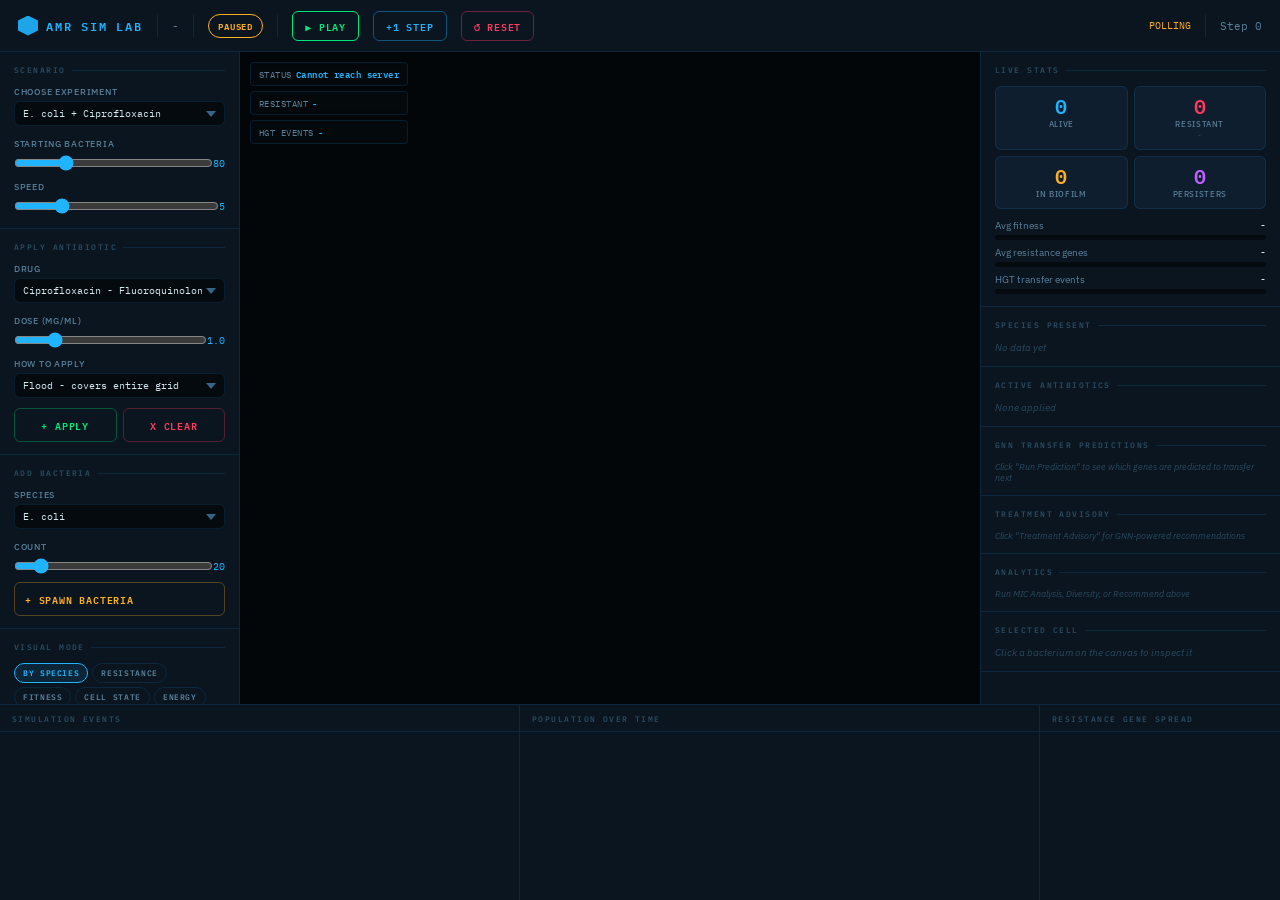
==== commit 78929ea8: "Phase 1: WebSocket live state stream with server-side Play api/stream.py (new): snapshot + one diff " ====
--- a/frontend/index.html
+++ b/frontend/index.html
@@ -174,7 +174,9 @@
   <button class="topbar-btn tbtn-play" id="btn-play" onclick="togglePlay()">▶ Play</button>
   <button class="topbar-btn tbtn-step" onclick="stepOnce()">+1 Step</button>
   <button class="topbar-btn tbtn-reset" onclick="confirmReset()">↺ Reset</button>
-  <span id="step-display" style="margin-left:auto;font-family:var(--mono);font-size:11px;color:var(--text-dim)">Step 0</span>
+  <span id="conn-display" title="Live stream status" style="margin-left:auto;font-family:var(--mono);font-size:10px;color:var(--text-faint)">CONNECTING</span>
+  <div class="topbar-sep"></div>
+  <span id="step-display" style="font-family:var(--mono);font-size:11px;color:var(--text-dim)">Step 0</span>
 </header>
 
 <!-- LEFT PANEL -->
@@ -198,7 +200,7 @@
     </div>
     <span class="field-label">Speed</span>
     <div class="range-row">
-      <input type="range" id="rng-speed" min="1" max="20" value="5" oninput="document.getElementById('val-speed').textContent=this.value;if(isPlaying)startLoop()">
+      <input type="range" id="rng-speed" min="1" max="20" value="5" oninput="document.getElementById('val-speed').textContent=this.value;setSpeed(this.value)">
       <span class="range-val" id="val-speed">5</span>
     </div>
   </div>
@@ -390,7 +392,11 @@
 
 <script>
 const API = 'http://localhost:8000';
-let isPlaying=false,playTimer=null,renderMode='species',lastState=null,selectedId=null,hgtFlashes=[],maxHGT=1;
+let isPlaying=false,renderMode='species',lastState=null,selectedId=null,hgtFlashes=[],maxHGT=1;
+// Live stream state (see api/stream.py for the protocol)
+let ws=null,wsOpen=false,wsSeq=null,bmap=new Map(),pollTimer=null,reconnectDelay=500,renderPending=false;
+let flashQueue=[],lastPolledHgtStep=-1;
+const DETAIL_FIELDS=['stress_level','antibiotic_damage','offspring_count','local_density'];
 const hist={steps:[],total:[],resistant:[]};
 const SP={
   'Escherichia coli':{color:'#4CAF50',who:'HIGH'},
@@ -442,15 +448,17 @@
   ctx.strokeStyle='rgba(20,60,90,0.3)';ctx.lineWidth=0.5;
   for(let x=0;x<GW;x+=10){ctx.beginPath();ctx.moveTo(x*sx,0);ctx.lineTo(x*sx,H);ctx.stroke()}
   for(let y=0;y<GH;y+=10){ctx.beginPath();ctx.moveTo(0,y*sy);ctx.lineTo(W,y*sy);ctx.stroke()}
+  // Heatmaps come from numpy grids shaped (width, height), so data[x][y]: the
+  // outer array is columns (x), the inner is rows (y).
   if(document.getElementById('tog-nut').checked&&nutrient_heatmap?.length){
-    const nh=nutrient_heatmap.length,nw=nutrient_heatmap[0]?.length||1,nsx=W/nw,nsy=H/nh;
-    nutrient_heatmap.forEach((row,y)=>row.forEach((v,x)=>{if(v>0.05){ctx.fillStyle=`rgba(0,200,80,${v*0.07})`;ctx.fillRect(x*nsx,y*nsy,nsx+1,nsy+1)}}));
+    const nw=nutrient_heatmap.length,nh=nutrient_heatmap[0]?.length||1,nsx=W/nw,nsy=H/nh;
+    nutrient_heatmap.forEach((col,x)=>col.forEach((v,y)=>{if(v>0.05){ctx.fillStyle=`rgba(0,200,80,${v*0.07})`;ctx.fillRect(x*nsx,y*nsy,nsx+1,nsy+1)}}));
   }
   if(document.getElementById('tog-ab').checked){
     Object.values(antibiotic_heatmaps||{}).forEach(hm=>{
       if(!hm.data?.length)return;
-      const c=hexRgb(hm.color),nh=hm.data.length,nw=hm.data[0]?.length||1,nsx=W/nw,nsy=H/nh;
-      hm.data.forEach((row,y)=>row.forEach((v,x)=>{if(v>0.01){ctx.fillStyle=`rgba(${c.r},${c.g},${c.b},${Math.min(0.6,v*0.28)})`;ctx.fillRect(x*nsx,y*nsy,nsx+1,nsy+1)}}));
+      const c=hexRgb(hm.color),nw=hm.data.length,nh=hm.data[0]?.length||1,nsx=W/nw,nsy=H/nh;
+      hm.data.forEach((col,x)=>col.forEach((v,y)=>{if(v>0.01){ctx.fillStyle=`rgba(${c.r},${c.g},${c.b},${Math.min(0.6,v*0.28)})`;ctx.fillRect(x*nsx,y*nsy,nsx+1,nsy+1)}}));
     });
   }
   if(document.getElementById('tog-hgt').checked){
@@ -471,8 +479,9 @@
     if(b.id===selectedId){ctx.beginPath();ctx.arc(px,py,r+5,0,Math.PI*2);ctx.strokeStyle='#fff';ctx.lineWidth=1;ctx.setLineDash([3,2]);ctx.stroke();ctx.setLineDash([])}
   });
   if(document.getElementById('tog-hgt').checked){
-    (state.hgt_events||[]).slice(-8).forEach(ev=>{hgtFlashes.push({x:ev.pos[0]*sx,y:ev.pos[1]*sy,r:4,a:0.95})});
-  }
+    flashQueue.slice(-8).forEach(ev=>{hgtFlashes.push({x:ev.pos[0]*sx+sx/2,y:ev.pos[1]*sy+sy/2,r:4,a:0.95})});
+  }
+  flashQueue=[];
 }
 function bacteriumColor(b){
   switch(renderMode){
@@ -563,7 +572,7 @@
     evScroll.appendChild(div);
   });
   if(events.length>0){evScroll.dataset.lastStep=events[events.length-1].step;evScroll.scrollTop=evScroll.scrollHeight}
-  if(s.step%2===0){hist.steps.push(s.step);hist.total.push(s.total_bacteria);hist.resistant.push(s.resistant_bacteria);if(hist.total.length>200){hist.steps.shift();hist.total.shift();hist.resistant.shift()}renderPopChart()}
+  if(s.step%2===0&&hist.steps[hist.steps.length-1]!==s.step){hist.steps.push(s.step);hist.total.push(s.total_bacteria);hist.resistant.push(s.resistant_bacteria);if(hist.total.length>200){hist.steps.shift();hist.total.shift();hist.resistant.shift()}renderPopChart()}
   updateLegend();
 }
 function updateLegend(){
@@ -610,6 +619,20 @@
   const near=lastState.bacteria.filter(b=>Math.abs(b.pos[0]-gx)<=1&&Math.abs(b.pos[1]-gy)<=1);
   if(near.length>0){
     const b=near[0];selectedId=b.id;
+    if(ws&&wsOpen)ws.send(JSON.stringify({type:'inspect',id:b.id}));
+    renderInspector(b);
+  }
+});
+function refreshInspector(){
+  if(selectedId===null||!lastState)return;
+  const b=lastState.bacteria.find(x=>x.id===selectedId);
+  if(b)renderInspector(b);
+  else if(!document.getElementById('insp-gone')){
+    document.getElementById('inspector').insertAdjacentHTML('afterbegin',`<div id="insp-gone" style="font-size:9px;color:var(--red);margin-bottom:6px">No longer alive (gone by step ${lastState.stats.step}) - values below are its last state</div>`);
+  }
+}
+function renderInspector(b){
+  {
     const stateColors={growing:'var(--green)',stressed:'var(--red)',biofilm:'var(--amber)',dormant:'var(--text-dim)',dying:'var(--red)'},sc=stateColors[b.state]||'var(--text-dim)';
     const shortSp=b.species.split(' ').slice(0,2).join(' ');
     const genes=b.resistance_genes.length>0?b.resistance_genes.map(g=>`<span class="insp-gene-tag">${g}</span>`).join(''):'<span style="color:var(--text-faint);font-size:9px">No resistance genes - fully susceptible</span>';
@@ -628,63 +651,145 @@
       <div class="insp-kv"><span class="insp-key">Mutations</span><span class="insp-val">${b.total_mutations}</span></div>
       <div class="insp-kv"><span class="insp-key">HGT events</span><span class="insp-val">${b.hgt_events}</span></div>
       <div class="insp-kv"><span class="insp-key">Offspring</span><span class="insp-val">${b.offspring_count}</span></div>
+      <div class="insp-kv"><span class="insp-key">Parent cell</span><span class="insp-val">${b.parent_id??'founder / spawned'}</span></div>
       <div class="insp-section">Resistance genes (${b.resistance_genes.length})</div>
       <div class="insp-genes">${genes}</div>`;
   }
-});
+}
 
 // ── SIMULATION API ────────────────────────────────────────────────────────────
 async function fetchState(){
   try{
     const res=await fetch(`${API}/state`),state=await res.json();
-    lastState=state;renderCanvas(state);updateUI(state);
+    (state.hgt_events||[]).filter(e=>e.step>lastPolledHgtStep).forEach(e=>flashQueue.push(e));
+    if(state.hgt_events?.length)lastPolledHgtStep=state.hgt_events[state.hgt_events.length-1].step;
+    lastState=state;renderCanvas(state);updateUI(state);refreshInspector();
   }catch{document.getElementById('lbl-pop').innerHTML='<span>STATUS</span>Cannot reach server'}
 }
-async function stepOnce(){try{await fetch(`${API}/step`,{method:'POST',headers:{'Content-Type':'application/json'},body:JSON.stringify({n_steps:1})});fetchState()}catch{}}
+function refreshIfPolling(){if(!wsOpen)fetchState()}
+async function stepOnce(){try{await fetch(`${API}/step`,{method:'POST',headers:{'Content-Type':'application/json'},body:JSON.stringify({n_steps:1})});refreshIfPolling()}catch{}}
 async function applyAB(){
   const key=document.getElementById('sel-ab').value,conc=parseFloat(document.getElementById('rng-dose').value)/10,mode=document.getElementById('sel-mode').value;
-  try{await fetch(`${API}/apply_antibiotic`,{method:'POST',headers:{'Content-Type':'application/json'},body:JSON.stringify({antibiotic_key:key,concentration:conc,mode})});fetchState()}catch{}
+  try{await fetch(`${API}/apply_antibiotic`,{method:'POST',headers:{'Content-Type':'application/json'},body:JSON.stringify({antibiotic_key:key,concentration:conc,mode})});refreshIfPolling()}catch{}
 }
 async function clearAllAB(){
   for(const k of['ciprofloxacin','meropenem','colistin','vancomycin','ampicillin','tetracycline']){
     try{await fetch(`${API}/remove_antibiotic`,{method:'POST',headers:{'Content-Type':'application/json'},body:JSON.stringify({antibiotic_key:k})})}catch{}
   }
-  fetchState();
+  refreshIfPolling();
 }
 async function spawnBacteria(){
   const key=document.getElementById('sel-spawn').value,cnt=parseInt(document.getElementById('rng-spawn').value);
-  try{await fetch(`${API}/spawn_bacteria`,{method:'POST',headers:{'Content-Type':'application/json'},body:JSON.stringify({germ_key:key,count:cnt})});fetchState()}catch{}
+  try{await fetch(`${API}/spawn_bacteria`,{method:'POST',headers:{'Content-Type':'application/json'},body:JSON.stringify({germ_key:key,count:cnt})});refreshIfPolling()}catch{}
 }
 async function confirmReset(){
   const scenario=document.getElementById('sel-scenario').value,pop=parseInt(document.getElementById('rng-pop').value);
   try{
     await fetch(`${API}/reset`,{method:'POST',headers:{'Content-Type':'application/json'},body:JSON.stringify({scenario,initial_bacteria:pop})});
-    hist.steps=[];hist.total=[];hist.resistant=[];hgtFlashes=[];selectedId=null;maxHGT=1;
+    // With the stream up, the 'reset' snapshot calls resetLocalUI() in every open client.
+    if(!wsOpen){resetLocalUI();fetchState()}
+  }catch{}
+}
+function resetLocalUI(){
+  {
+    hist.steps=[];hist.total=[];hist.resistant=[];hgtFlashes=[];flashQueue=[];selectedId=null;maxHGT=1;lastPolledHgtStep=-1;
     document.getElementById('event-scroll').innerHTML='';
     document.getElementById('event-scroll').dataset.lastStep='-1';
     document.getElementById('inspector').innerHTML='<div class="insp-empty">Click a bacterium on the canvas to inspect it</div>';
     document.getElementById('gnn-predict-content').innerHTML='<div style="font-size:9px;color:var(--text-faint);font-style:italic">Click "Run Prediction" to see transfer predictions</div>';
     document.getElementById('advisory-content').innerHTML='<div style="font-size:9px;color:var(--text-faint);font-style:italic">Click "Treatment Advisory" for recommendations</div>';
     document.getElementById('analytics-content').innerHTML='<div style="font-size:9px;color:var(--text-faint);font-style:italic">Run an analysis above</div>';
-    fetchState();
+  }
+}
+
+// ── PLAY/PAUSE ────────────────────────────────────────────────────────────────
+// Play runs on the server (POST /resume, /pause, /speed); the button reflects
+// the server's status messages, so every open client stays in sync.
+async function togglePlay(){
+  const want=!isPlaying;
+  try{
+    await fetch(`${API}/${want?'resume':'pause'}`,{method:'POST'});
+    if(!wsOpen)applyStatus({playing:want});
   }catch{}
 }
-
-// ── PLAY/PAUSE ────────────────────────────────────────────────────────────────
-function togglePlay(){
-  isPlaying=!isPlaying;
+function applyStatus(st){
+  isPlaying=!!st.playing;
   const btn=document.getElementById('btn-play');
-  if(isPlaying){btn.textContent='⏸ Pause';btn.className='topbar-btn tbtn-reset';fetch(`${API}/resume`,{method:'POST'});startLoop()}
-  else{btn.textContent='▶ Play';btn.className='topbar-btn tbtn-play';clearInterval(playTimer);fetch(`${API}/pause`,{method:'POST'})}
-}
-function startLoop(){
-  clearInterval(playTimer);
-  const speed=parseInt(document.getElementById('rng-speed').value),ms=Math.max(80,650-speed*28),steps=Math.max(1,Math.ceil(speed/5));
-  playTimer=setInterval(async()=>{
-    if(!isPlaying)return;
-    try{await fetch(`${API}/step`,{method:'POST',headers:{'Content-Type':'application/json'},body:JSON.stringify({n_steps:steps})});fetchState()}
-    catch{clearInterval(playTimer)}
-  },ms);
+  if(isPlaying){btn.textContent='⏸ Pause';btn.className='topbar-btn tbtn-reset'}
+  else{btn.textContent='▶ Play';btn.className='topbar-btn tbtn-play'}
+  if(st.speed!==undefined){const r=document.getElementById('rng-speed');if(document.activeElement!==r){r.value=st.speed;document.getElementById('val-speed').textContent=st.speed}}
+  if(lastState)updateUI(lastState);
+}
+let speedTimer=null;
+function setSpeed(v){
+  clearTimeout(speedTimer);
+  speedTimer=setTimeout(()=>fetch(`${API}/speed`,{method:'POST',headers:{'Content-Type':'application/json'},body:JSON.stringify({speed:parseInt(v)})}).catch(()=>{}),120);
+}
+
+// ── LIVE STREAM (WS /ws) ──────────────────────────────────────────────────────
+// Snapshot on connect, then one diff per step (protocol: api/stream.py).
+// While disconnected: poll GET /state every 2.5 s, reconnect with backoff 0.5 s -> 5 s.
+function setConn(text,color){const el=document.getElementById('conn-display');el.textContent=text;el.style.color=color}
+function connectStream(){
+  try{ws=new WebSocket(API.replace(/^http/,'ws')+'/ws')}catch{onStreamDown();return}
+  ws.onopen=()=>{wsOpen=true;reconnectDelay=500;stopPolling();setConn('LIVE','var(--green)');
+    if(selectedId!==null)ws.send(JSON.stringify({type:'inspect',id:selectedId}))};
+  ws.onmessage=e=>handleFrame(JSON.parse(e.data));
+  ws.onclose=onStreamDown;
+}
+function onStreamDown(){
+  wsOpen=false;ws=null;wsSeq=null;
+  setConn('POLLING','var(--amber)');startPolling();
+  setTimeout(connectStream,reconnectDelay);reconnectDelay=Math.min(5000,reconnectDelay*2);
+}
+function startPolling(){if(!pollTimer){fetchState();pollTimer=setInterval(fetchState,2500)}}
+function stopPolling(){clearInterval(pollTimer);pollTimer=null}
+function resync(){wsSeq=null;if(ws&&wsOpen)ws.send(JSON.stringify({type:'resync'}))}
+function handleFrame(f){
+  if(f.type==='snapshot'){
+    wsSeq=f.seq;lastState=f.state;bmap=new Map(f.state.bacteria.map(b=>[b.id,b]));
+    if(f.reason==='reset')resetLocalUI();
+    if(f.status)applyStatus(f.status);
+    scheduleRender();
+  }else if(f.type==='diff')applyDiff(f);
+  else if(f.type==='status')applyStatus(f);
+  else if(f.type==='detail'){
+    const b=f.bacterium&&bmap.get(f.id);
+    if(b){DETAIL_FIELDS.forEach(k=>b[k]=f.bacterium[k]);scheduleRender()}
+  }
+}
+// Mirrors RefClient.apply in tests/test_stream.py.
+function applyDiff(f){
+  if(wsSeq===null||f.seq<=wsSeq)return;            // stale (queued before a snapshot)
+  if(f.base_seq!==wsSeq){resync();return}            // gap -> fresh snapshot
+  for(const id of f.removed)bmap.delete(id);
+  if(f.stepped)for(const b of bmap.values())b.age+=1;   // age only sent when it didn't advance by 1
+  for(const [id,d] of f.changed){const b=bmap.get(id);if(b)Object.assign(b,d)}
+  for(const b of f.added)bmap.set(b.id,b);
+  for(const [id,d] of Object.entries(f.detail)){const b=bmap.get(+id);if(b)Object.assign(b,d)}
+  const st=lastState;
+  st.stats=f.stats;
+  st.event_log=st.event_log.concat(f.log).slice(-20);
+  const hgt=f.events.filter(e=>e.kind==='hgt').map(e=>({step:e.step,donor:e.donor,recipient:e.recipient,gene:e.gene,pos:e.pos}));
+  st.hgt_events=st.hgt_events.concat(hgt).slice(-50);
+  hgt.forEach(e=>flashQueue.push(e));
+  for(const [k,p] of Object.entries(f.heatmaps))st.antibiotic_heatmaps[k]={data:unpackGrid(p),max:p.max,color:p.color,name:p.name};
+  if(f.nutrient)st.nutrient_heatmap=unpackGrid(f.nutrient);
+  st.bacteria=[...bmap.values()];
+  if(st.bacteria.length!==f.n_bacteria){resync();return}
+  wsSeq=f.seq;
+  scheduleRender();
+}
+function unpackGrid(p){
+  const raw=atob(p.b64),out=new Array(p.w);
+  for(let x=0;x<p.w;x++){const col=new Array(p.h);for(let y=0;y<p.h;y++)col[y]=raw.charCodeAt(x*p.h+y)/255*p.scale;out[x]=col}
+  return out;
+}
+// Frames can arrive faster than the display refreshes: apply every frame,
+// draw at most once per animation frame.
+function scheduleRender(){
+  if(renderPending)return;renderPending=true;
+  requestAnimationFrame(()=>{renderPending=false;if(!lastState)return;renderCanvas(lastState);updateUI(lastState);refreshInspector()});
 }
 function setMode(mode,el){
   renderMode=mode;
@@ -855,8 +960,8 @@
 
 // ── INIT ──────────────────────────────────────────────────────────────────────
 fetchState();
+connectStream();
 checkGNNStatus();
-setInterval(fetchState, 2500);
 setInterval(checkGNNStatus, 15000);
 </script>
 </body>
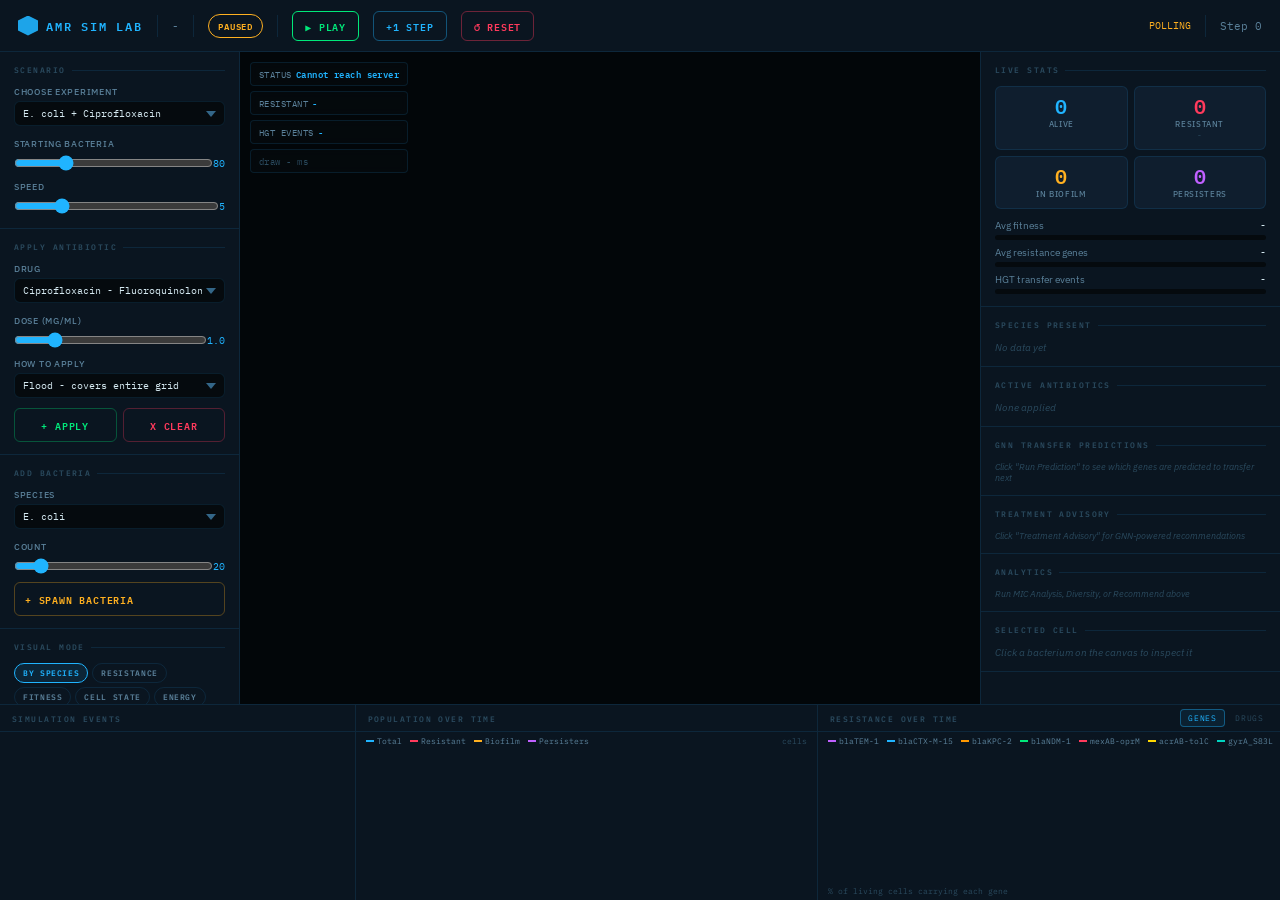
==== commit b1300d8a: "Phase 2: frontend rebuild - modular, interpolated canvas, live charts, rich inspector Architecture (" ====
--- a/frontend/index.html
+++ b/frontend/index.html
@@ -6,159 +6,8 @@
 <title>AMR Simulation Lab</title>
 <link rel="preconnect" href="https://fonts.googleapis.com">
 <link href="https://fonts.googleapis.com/css2?family=IBM+Plex+Mono:wght@400;600&family=IBM+Plex+Sans:wght@300;400;500;600&display=swap" rel="stylesheet">
-<style>
-*,*::before,*::after{box-sizing:border-box;margin:0;padding:0}
-html,body{height:100%;overflow:hidden;background:#050a0e;color:#d4e8f0;font-family:'IBM Plex Sans',sans-serif}
-:root{
-  --bg0:#050a0e;--bg1:#0a1520;--bg2:#0f1e2e;--bg3:#152436;
-  --border:rgba(32,120,180,0.18);--border-hi:rgba(32,180,255,0.40);
-  --text:#d4e8f0;--text-dim:#5a8099;--text-faint:#2a4a5e;
-  --cyan:#20b4ff;--green:#00e87a;--red:#ff3a5c;
-  --amber:#ffb020;--purple:#c060ff;--teal:#00d4c0;
-  --mono:'IBM Plex Mono',monospace;--sans:'IBM Plex Sans',sans-serif;--r:6px;
-}
-#app{display:grid;grid-template-columns:240px 1fr 300px;grid-template-rows:52px 1fr 196px;height:100vh}
-/* TOP BAR */
-#topbar{grid-column:1/-1;display:flex;align-items:center;gap:14px;padding:0 18px;background:var(--bg1);border-bottom:1px solid var(--border);z-index:10}
-.logo{font-family:var(--mono);font-size:12px;font-weight:600;letter-spacing:.15em;color:var(--cyan);text-transform:uppercase;display:flex;align-items:center;gap:8px}
-.logo-hex{width:20px;height:20px;background:var(--cyan);clip-path:polygon(50% 0%,100% 25%,100% 75%,50% 100%,0% 75%,0% 25%);opacity:.9}
-.topbar-sep{width:1px;height:22px;background:var(--border)}
-#scenario-display{font-size:11px;color:var(--text-dim);font-family:var(--mono)}
-.pill{display:inline-flex;align-items:center;gap:5px;font-family:var(--mono);font-size:9px;font-weight:600;letter-spacing:.1em;padding:3px 9px;border-radius:20px;border:1px solid;text-transform:uppercase}
-.pill-run{color:var(--green);border-color:var(--green)}.pill-run::before{content:'';width:6px;height:6px;border-radius:50%;background:var(--green);animation:pulse 1.4s infinite}
-.pill-pause{color:var(--amber);border-color:var(--amber)}.pill-dead{color:var(--red);border-color:var(--red)}
-@keyframes pulse{0%,100%{opacity:1}50%{opacity:.3}}
-.topbar-btn{padding:5px 12px;font-family:var(--mono);font-size:10px;font-weight:600;letter-spacing:.08em;text-transform:uppercase;border-radius:var(--r);border:1px solid;background:transparent;cursor:pointer;transition:all .15s}
-.tbtn-play{color:var(--green);border-color:var(--green)}.tbtn-play:hover{background:rgba(0,232,122,.1)}
-.tbtn-step{color:var(--cyan);border-color:var(--border-hi)}.tbtn-step:hover{background:rgba(32,180,255,.08)}
-.tbtn-reset{color:var(--red);border-color:rgba(255,58,92,.4)}.tbtn-reset:hover{background:rgba(255,58,92,.08)}
-/* SCROLL */
-.scroll{overflow-y:auto}.scroll::-webkit-scrollbar{width:3px}.scroll::-webkit-scrollbar-thumb{background:var(--border-hi);border-radius:2px}
-/* LEFT PANEL */
-#left{background:var(--bg1);border-right:1px solid var(--border);display:flex;flex-direction:column;overflow-y:auto}
-#left::-webkit-scrollbar{width:3px}#left::-webkit-scrollbar-thumb{background:var(--border-hi);border-radius:2px}
-.lsection{padding:12px 14px;border-bottom:1px solid var(--border)}
-.lsection-title{font-family:var(--mono);font-size:8px;font-weight:600;letter-spacing:.18em;color:var(--text-faint);text-transform:uppercase;margin-bottom:10px;display:flex;align-items:center;gap:6px}
-.lsection-title::after{content:'';flex:1;height:1px;background:var(--border)}
-.field-label{font-size:9px;font-weight:500;color:var(--text-dim);letter-spacing:.08em;text-transform:uppercase;display:block;margin-bottom:4px;margin-top:8px}
-.field-label:first-child{margin-top:0}
-select{width:100%;background:var(--bg0);border:1px solid var(--border);border-radius:var(--r);color:var(--text);font-family:var(--mono);font-size:10px;padding:5px 8px;cursor:pointer;appearance:none;background-image:url("data:image/svg+xml,%3Csvg xmlns='http://www.w3.org/2000/svg' width='10' height='6'%3E%3Cpath d='M0 0l5 6 5-6z' fill='%23336688'/%3E%3C/svg%3E");background-repeat:no-repeat;background-position:right 8px center;padding-right:22px;margin-bottom:4px}
-select:focus{outline:none;border-color:var(--cyan)}option{background:var(--bg1)}
-input[type=range]{width:100%;accent-color:var(--cyan);cursor:pointer;margin:2px 0}
-.range-row{display:flex;justify-content:space-between;align-items:center}
-.range-val{font-family:var(--mono);font-size:10px;color:var(--cyan)}
-.lbtn{display:block;width:100%;padding:7px 10px;margin-top:6px;font-family:var(--mono);font-size:10px;font-weight:600;letter-spacing:.08em;text-transform:uppercase;border-radius:var(--r);border:1px solid var(--border);background:transparent;color:var(--text);cursor:pointer;text-align:left;transition:all .15s}
-.lbtn:hover{background:var(--bg3);border-color:var(--border-hi)}
-.lbtn-green{color:var(--green);border-color:rgba(0,232,122,.3)}.lbtn-green:hover{background:rgba(0,232,122,.07)}
-.lbtn-red{color:var(--red);border-color:rgba(255,58,92,.3)}.lbtn-red:hover{background:rgba(255,58,92,.07)}
-.lbtn-amber{color:var(--amber);border-color:rgba(255,176,32,.3)}.lbtn-amber:hover{background:rgba(255,176,32,.07)}
-.lbtn-cyan{color:var(--cyan);border-color:rgba(32,180,255,.3)}.lbtn-cyan:hover{background:rgba(32,180,255,.07)}
-.lbtn-purple{color:var(--purple);border-color:rgba(192,96,255,.3)}.lbtn-purple:hover{background:rgba(192,96,255,.07)}
-.lbtn-row{display:flex;gap:6px;margin-top:6px}.lbtn-row .lbtn{margin-top:0;flex:1;text-align:center}
-.chip-row{display:flex;flex-wrap:wrap;gap:4px;margin-top:6px}
-.chip{font-family:var(--mono);font-size:8px;font-weight:600;letter-spacing:.08em;padding:3px 8px;border-radius:12px;border:1px solid var(--border);color:var(--text-dim);cursor:pointer;transition:all .12s;text-transform:uppercase}
-.chip:hover{border-color:var(--border-hi);color:var(--text)}.chip.active{border-color:var(--cyan);color:var(--cyan);background:rgba(32,180,255,.1)}
-.toggle-row{display:flex;align-items:center;justify-content:space-between;padding:4px 0}
-.toggle-lbl{font-size:10px;color:var(--text-dim)}
-.toggle{position:relative;width:28px;height:14px;flex-shrink:0}
-.toggle input{opacity:0;width:0;height:0}
-.toggle-track{position:absolute;inset:0;background:var(--bg0);border:1px solid var(--border);border-radius:7px;cursor:pointer;transition:.2s}
-.toggle-track::after{content:'';position:absolute;width:8px;height:8px;top:2px;left:2px;background:var(--text-faint);border-radius:50%;transition:.2s}
-.toggle input:checked+.toggle-track{background:rgba(32,180,255,.15);border-color:var(--cyan)}
-.toggle input:checked+.toggle-track::after{transform:translateX(14px);background:var(--cyan)}
-/* GNN status badge */
-.gnn-badge{display:inline-flex;align-items:center;gap:5px;font-family:var(--mono);font-size:9px;padding:3px 8px;border-radius:4px;margin-bottom:8px}
-.gnn-ready{color:var(--green);background:rgba(0,232,122,.08);border:1px solid rgba(0,232,122,.3)}
-.gnn-nomodel{color:var(--amber);background:rgba(255,176,32,.08);border:1px solid rgba(255,176,32,.3)}
-.gnn-running{color:var(--cyan);background:rgba(32,180,255,.08);border:1px solid rgba(32,180,255,.3)}
-/* Advisory risk badge */
-.risk-badge{display:inline-block;font-family:var(--mono);font-size:9px;font-weight:600;padding:2px 8px;border-radius:4px;letter-spacing:.08em}
-.risk-LOW{color:var(--green);background:rgba(0,232,122,.1);border:1px solid rgba(0,232,122,.3)}
-.risk-MEDIUM{color:var(--amber);background:rgba(255,176,32,.1);border:1px solid rgba(255,176,32,.3)}
-.risk-HIGH{color:var(--red);background:rgba(255,58,92,.1);border:1px solid rgba(255,58,92,.3)}
-.risk-CRITICAL{color:#fff;background:rgba(255,20,20,.25);border:1px solid rgba(255,20,20,.6)}
-/* CANVAS */
-#canvas-wrap{position:relative;background:#020609;overflow:hidden}
-#petri-canvas{display:block;width:100%;height:100%;cursor:crosshair}
-#canvas-labels{position:absolute;top:10px;left:10px;pointer-events:none;display:flex;flex-direction:column;gap:5px}
-.clabel{font-family:var(--mono);font-size:9px;font-weight:600;letter-spacing:.05em;color:var(--cyan);background:rgba(5,10,14,.82);border:1px solid var(--border);padding:3px 8px;border-radius:4px;backdrop-filter:blur(4px)}
-.clabel span{color:var(--text-dim);font-weight:400;margin-right:4px}
-#canvas-legend{position:absolute;bottom:10px;left:10px;pointer-events:none;background:rgba(5,10,14,.82);border:1px solid var(--border);border-radius:6px;padding:8px 10px;display:none}
-#canvas-legend.visible{display:block}
-.legend-title{font-family:var(--mono);font-size:8px;font-weight:600;letter-spacing:.12em;color:var(--text-faint);text-transform:uppercase;margin-bottom:6px}
-.legend-item{display:flex;align-items:center;gap:6px;margin-bottom:4px}
-.legend-dot{width:8px;height:8px;border-radius:50%;flex-shrink:0}
-.legend-lbl{font-size:9px;color:var(--text-dim)}
-#tip{position:absolute;display:none;background:var(--bg2);border:1px solid var(--border-hi);border-radius:8px;padding:10px 12px;pointer-events:none;z-index:50;min-width:180px}
-.tip-name{font-size:11px;font-weight:600;margin-bottom:6px}
-.tip-row{display:flex;justify-content:space-between;gap:16px;font-size:10px;color:var(--text-dim);margin-bottom:2px}
-.tip-row strong{color:var(--text);font-weight:500}
-.tip-genes{margin-top:6px;font-size:9px;font-family:var(--mono);color:var(--purple)}
-.tip-state{display:inline-block;font-size:8px;font-family:var(--mono);padding:2px 6px;border-radius:3px;margin-bottom:6px;font-weight:600;letter-spacing:.08em}
-/* RIGHT PANEL */
-#right{background:var(--bg1);border-left:1px solid var(--border);display:flex;flex-direction:column;overflow-y:auto}
-#right::-webkit-scrollbar{width:3px}#right::-webkit-scrollbar-thumb{background:var(--border-hi);border-radius:2px}
-.rsection{padding:12px 14px;border-bottom:1px solid var(--border)}
-.rsection-title{font-family:var(--mono);font-size:8px;font-weight:600;letter-spacing:.18em;color:var(--text-faint);text-transform:uppercase;margin-bottom:10px;display:flex;align-items:center;gap:6px}
-.rsection-title::after{content:'';flex:1;height:1px;background:var(--border)}
-.stat-grid{display:grid;grid-template-columns:1fr 1fr;gap:6px}
-.stat-card{background:var(--bg2);border:1px solid var(--border);border-radius:var(--r);padding:9px 10px;text-align:center}
-.stat-num{font-family:var(--mono);font-size:20px;font-weight:600;line-height:1;margin-bottom:3px}
-.stat-lbl{font-size:8px;font-weight:500;letter-spacing:.08em;color:var(--text-dim);text-transform:uppercase}
-.stat-sub{font-size:8px;color:var(--text-faint);margin-top:1px;font-family:var(--mono)}
-.c-cyan{color:var(--cyan)}.c-red{color:var(--red)}.c-amber{color:var(--amber)}.c-purple{color:var(--purple)}.c-green{color:var(--green)}.c-teal{color:var(--teal)}
-.prog-row{margin-bottom:8px}
-.prog-header{display:flex;justify-content:space-between;font-size:10px;margin-bottom:3px}
-.prog-name{color:var(--text-dim)}.prog-val{color:var(--text);font-family:var(--mono)}
-.prog-bg{height:5px;background:var(--bg0);border-radius:3px;overflow:hidden}
-.prog-fill{height:100%;border-radius:3px;transition:width .5s ease}
-.species-row{display:flex;align-items:center;gap:8px;padding:5px 0;border-bottom:1px solid var(--border)}.species-row:last-child{border-bottom:none}
-.sp-dot{width:8px;height:8px;border-radius:50%;flex-shrink:0}
-.sp-name{font-size:10px;flex:1}.sp-sci{font-size:8px;color:var(--text-dim);font-style:italic}
-.sp-cnt{font-family:var(--mono);font-size:11px;font-weight:600}
-.sp-who{font-size:7px;font-family:var(--mono);padding:1px 5px;border-radius:3px;font-weight:600}
-.who-crit{color:var(--red);background:rgba(255,58,92,.12)}.who-high{color:var(--amber);background:rgba(255,176,32,.12)}
-.ab-row{display:flex;align-items:center;gap:8px;padding:5px 0;border-bottom:1px solid var(--border)}.ab-row:last-child{border-bottom:none}
-.ab-swatch{width:8px;height:8px;border-radius:2px;flex-shrink:0}
-.ab-name{font-size:10px;flex:1}.ab-class{font-size:8px;color:var(--text-dim)}.ab-none{font-size:10px;color:var(--text-faint);font-style:italic}
-.insp-empty{color:var(--text-faint);font-style:italic;font-size:10px}
-.insp-name{font-size:11px;font-weight:600;margin-bottom:6px}
-.insp-kv{display:flex;justify-content:space-between;gap:8px;font-size:10px;margin-bottom:2px}
-.insp-key{color:var(--text-dim)}.insp-val{font-family:var(--mono);color:var(--text);text-align:right}
-.insp-genes{margin-top:6px}
-.insp-gene-tag{display:inline-block;font-family:var(--mono);font-size:8px;padding:2px 6px;border-radius:3px;background:rgba(192,96,255,.12);color:var(--purple);margin:2px 2px 0 0;border:1px solid rgba(192,96,255,.25)}
-.insp-section{font-size:8px;font-weight:600;letter-spacing:.1em;text-transform:uppercase;color:var(--text-faint);margin:8px 0 4px}
-/* GNN prediction rows */
-.gnn-gene-row{display:flex;align-items:center;gap:6px;margin-bottom:5px}
-.gnn-gene-lbl{font-family:var(--mono);font-size:8px;color:var(--text-dim);width:88px;flex-shrink:0;overflow:hidden;text-overflow:ellipsis;white-space:nowrap}
-.gnn-bar-bg{flex:1;height:8px;background:var(--bg0);border-radius:4px;overflow:hidden;position:relative}
-.gnn-bar-fill{height:100%;border-radius:4px;transition:width .6s;background:linear-gradient(90deg,var(--purple),var(--cyan))}
-.gnn-prob{font-family:var(--mono);font-size:9px;color:var(--text-dim);width:36px;text-align:right;flex-shrink:0}
-/* Advisory text */
-.advisory-text{font-size:9px;color:var(--text-dim);line-height:1.6;margin-top:6px;padding:6px 8px;background:var(--bg0);border-radius:4px;border-left:2px solid var(--purple)}
-/* BOTTOM */
-#bottom{grid-column:1/-1;background:var(--bg1);border-top:1px solid var(--border);display:grid;grid-template-columns:1fr 1fr 240px;overflow:hidden}
-.bpanel{border-right:1px solid var(--border);overflow:hidden;display:flex;flex-direction:column}.bpanel:last-child{border-right:none}
-.bpanel-title{font-family:var(--mono);font-size:8px;font-weight:600;letter-spacing:.18em;color:var(--text-faint);text-transform:uppercase;padding:8px 12px 6px;border-bottom:1px solid var(--border);flex-shrink:0}
-#event-scroll{flex:1;overflow-y:auto;padding:6px 12px}
-#event-scroll::-webkit-scrollbar{width:3px}#event-scroll::-webkit-scrollbar-thumb{background:var(--border-hi)}
-.ev-line{display:flex;gap:8px;padding:1px 0;font-size:10px;line-height:1.6}
-.ev-step{font-family:var(--mono);color:var(--text-faint);flex-shrink:0;min-width:40px}
-.ev-dot{flex-shrink:0;width:6px;height:6px;border-radius:50%;margin-top:5px}
-.ev-text{color:var(--text-dim);flex:1}
-.ev-science .ev-dot{background:var(--purple)}.ev-milestone .ev-dot{background:var(--cyan)}
-.ev-ab .ev-dot{background:var(--green)}.ev-hgt .ev-dot{background:var(--purple)}
-.ev-extinct .ev-dot{background:var(--red)}
-.ev-science .ev-text{color:var(--text)}.ev-ab .ev-text{color:var(--green)}.ev-extinct .ev-text{color:var(--red)}
-#pop-chart-wrap{flex:1;padding:6px 10px 4px}#pop-chart{width:100%;height:100%;display:block}
-#gene-bars{flex:1;overflow-y:auto;padding:6px 12px}
-.gene-row{display:flex;align-items:center;gap:6px;margin-bottom:6px}
-.gene-lbl{font-family:var(--mono);font-size:8px;color:var(--text-dim);width:80px;flex-shrink:0;overflow:hidden;text-overflow:ellipsis;white-space:nowrap}
-.gene-bg{flex:1;height:14px;background:var(--bg0);border-radius:3px;overflow:hidden;position:relative}
-.gene-fill{height:100%;border-radius:3px;background:var(--purple);transition:width .5s}
-.gene-pct{position:absolute;right:4px;top:50%;transform:translateY(-50%);font-family:var(--mono);font-size:8px;color:rgba(255,255,255,.6)}
-.gene-cnt{font-family:var(--mono);font-size:9px;color:var(--text-dim);width:28px;text-align:right;flex-shrink:0}
-</style>
+<link rel="stylesheet" href="vendor/uplot/uPlot.min.css">
+<link rel="stylesheet" href="css/app.css">
 </head>
 <body>
 <div id="app">
@@ -171,10 +20,10 @@
   <div class="topbar-sep"></div>
   <span id="status-pill" class="pill pill-pause">PAUSED</span>
   <div class="topbar-sep"></div>
-  <button class="topbar-btn tbtn-play" id="btn-play" onclick="togglePlay()">▶ Play</button>
-  <button class="topbar-btn tbtn-step" onclick="stepOnce()">+1 Step</button>
-  <button class="topbar-btn tbtn-reset" onclick="confirmReset()">↺ Reset</button>
-  <span id="conn-display" title="Live stream status" style="margin-left:auto;font-family:var(--mono);font-size:10px;color:var(--text-faint)">CONNECTING</span>
+  <button class="topbar-btn tbtn-play" id="btn-play" onclick="AMR.ui.togglePlay()">▶ Play</button>
+  <button class="topbar-btn tbtn-step" onclick="AMR.ui.stepOnce()">+1 Step</button>
+  <button class="topbar-btn tbtn-reset" onclick="AMR.ui.reset()">↺ Reset</button>
+  <span id="conn-display" class="conn" title="Live stream status" style="color:var(--text-faint)">CONNECTING</span>
   <div class="topbar-sep"></div>
   <span id="step-display" style="font-family:var(--mono);font-size:11px;color:var(--text-dim)">Step 0</span>
 </header>
@@ -200,7 +49,7 @@
     </div>
     <span class="field-label">Speed</span>
     <div class="range-row">
-      <input type="range" id="rng-speed" min="1" max="20" value="5" oninput="document.getElementById('val-speed').textContent=this.value;setSpeed(this.value)">
+      <input type="range" id="rng-speed" min="1" max="20" value="5" oninput="document.getElementById('val-speed').textContent=this.value;AMR.ui.setSpeed(this.value)">
       <span class="range-val" id="val-speed">5</span>
     </div>
   </div>
@@ -229,8 +78,8 @@
       <option value="zone">Zone - left half only</option>
     </select>
     <div class="lbtn-row">
-      <button class="lbtn lbtn-green" onclick="applyAB()">+ Apply</button>
-      <button class="lbtn lbtn-red" onclick="clearAllAB()">x Clear</button>
+      <button class="lbtn lbtn-green" onclick="AMR.ui.applyAB()">+ Apply</button>
+      <button class="lbtn lbtn-red" onclick="AMR.ui.clearAllAB()">x Clear</button>
     </div>
   </div>
 
@@ -249,30 +98,30 @@
       <input type="range" id="rng-spawn" min="5" max="150" value="20" oninput="document.getElementById('val-spawn').textContent=this.value">
       <span class="range-val" id="val-spawn">20</span>
     </div>
-    <button class="lbtn lbtn-amber" onclick="spawnBacteria()">+ Spawn Bacteria</button>
+    <button class="lbtn lbtn-amber" onclick="AMR.ui.spawn()">+ Spawn Bacteria</button>
   </div>
 
   <div class="lsection">
     <div class="lsection-title">Visual Mode</div>
     <div class="chip-row" id="chip-row">
-      <div class="chip active" onclick="setMode('species',this)">By Species</div>
-      <div class="chip" onclick="setMode('resistance',this)">Resistance</div>
-      <div class="chip" onclick="setMode('fitness',this)">Fitness</div>
-      <div class="chip" onclick="setMode('state',this)">Cell State</div>
-      <div class="chip" onclick="setMode('energy',this)">Energy</div>
+      <div class="chip active" onclick="AMR.ui.setMode('species',this)">By Species</div>
+      <div class="chip" onclick="AMR.ui.setMode('resistance',this)">Resistance</div>
+      <div class="chip" onclick="AMR.ui.setMode('fitness',this)">Fitness</div>
+      <div class="chip" onclick="AMR.ui.setMode('state',this)">Cell State</div>
+      <div class="chip" onclick="AMR.ui.setMode('energy',this)">Energy</div>
     </div>
     <div style="margin-top:10px;display:flex;flex-direction:column;gap:2px">
       <div class="toggle-row">
         <span class="toggle-lbl">Antibiotic heatmap</span>
-        <label class="toggle"><input type="checkbox" id="tog-ab" checked><span class="toggle-track"></span></label>
+        <label class="toggle"><input type="checkbox" id="tog-ab" data-toggle="ab" checked><span class="toggle-track"></span></label>
       </div>
       <div class="toggle-row">
         <span class="toggle-lbl">HGT event flashes</span>
-        <label class="toggle"><input type="checkbox" id="tog-hgt" checked><span class="toggle-track"></span></label>
+        <label class="toggle"><input type="checkbox" id="tog-hgt" data-toggle="hgt" checked><span class="toggle-track"></span></label>
       </div>
       <div class="toggle-row">
         <span class="toggle-lbl">Nutrient map</span>
-        <label class="toggle"><input type="checkbox" id="tog-nut"><span class="toggle-track"></span></label>
+        <label class="toggle"><input type="checkbox" id="tog-nut" data-toggle="nut"><span class="toggle-track"></span></label>
       </div>
     </div>
   </div>
@@ -281,11 +130,11 @@
   <div class="lsection">
     <div class="lsection-title">GNN Predictor</div>
     <div id="gnn-status-badge" class="gnn-badge gnn-nomodel">checking...</div>
-    <button class="lbtn lbtn-purple" onclick="runGNNPredict()" id="btn-gnn-predict">Run Prediction</button>
-    <button class="lbtn lbtn-cyan" onclick="runGNNAdvisory()" id="btn-gnn-advisory" style="margin-top:4px">Treatment Advisory</button>
-    <button class="lbtn" onclick="runMICAnalysis()" style="margin-top:4px;font-size:9px">MIC Analysis</button>
-    <button class="lbtn" onclick="runDiversity()" style="margin-top:4px;font-size:9px">Diversity Index</button>
-    <button class="lbtn" onclick="runRecommend()" style="margin-top:4px;font-size:9px">Treatment Recommend</button>
+    <button class="lbtn lbtn-purple" onclick="AMR.ui.gnnPredict()" id="btn-gnn-predict">Run Prediction</button>
+    <button class="lbtn lbtn-cyan" onclick="AMR.ui.gnnAdvisory()" id="btn-gnn-advisory" style="margin-top:4px">Treatment Advisory</button>
+    <button class="lbtn" onclick="AMR.ui.micAnalysis()" style="margin-top:4px;font-size:9px">MIC Analysis</button>
+    <button class="lbtn" onclick="AMR.ui.diversity()" style="margin-top:4px;font-size:9px">Diversity Index</button>
+    <button class="lbtn" onclick="AMR.ui.recommend()" style="margin-top:4px;font-size:9px">Treatment Recommend</button>
   </div>
 
 </aside>
@@ -297,6 +146,7 @@
     <div class="clabel" id="lbl-pop"><span>ALIVE</span>-</div>
     <div class="clabel" id="lbl-res"><span>RESISTANT</span>-</div>
     <div class="clabel" id="lbl-hgt"><span>HGT EVENTS</span>-</div>
+    <div class="clabel"><span id="fps">draw - ms</span></div>
   </div>
   <div id="canvas-legend">
     <div class="legend-title" id="legend-title">-</div>
@@ -381,588 +231,32 @@
   </div>
   <div class="bpanel">
     <div class="bpanel-title">Population Over Time</div>
-    <div id="pop-chart-wrap"><canvas id="pop-chart"></canvas></div>
+    <div class="chart-box" id="chart-pop"></div>
   </div>
   <div class="bpanel">
-    <div class="bpanel-title">Resistance Gene Spread</div>
-    <div id="gene-bars"></div>
+    <div class="bpanel-head">
+      <div class="bpanel-title">Resistance Over Time</div>
+      <div class="tabs" id="chart-tabs">
+        <button class="tab active" onclick="AMR.charts.setTab('genes',this)">Genes</button>
+        <button class="tab" onclick="AMR.charts.setTab('drugs',this)">Drugs</button>
+      </div>
+    </div>
+    <div class="chart-box" id="chart-genes"></div>
+    <div class="chart-box" id="chart-drugs" style="display:none"></div>
+    <div class="chart-note" id="chart-note"></div>
   </div>
 </div>
 </div>
-
-<script>
-const API = 'http://localhost:8000';
-let isPlaying=false,renderMode='species',lastState=null,selectedId=null,hgtFlashes=[],maxHGT=1;
-// Live stream state (see api/stream.py for the protocol)
-let ws=null,wsOpen=false,wsSeq=null,bmap=new Map(),pollTimer=null,reconnectDelay=500,renderPending=false;
-let flashQueue=[],lastPolledHgtStep=-1;
-const DETAIL_FIELDS=['stress_level','antibiotic_damage','offspring_count','local_density'];
-const hist={steps:[],total:[],resistant:[]};
-const SP={
-  'Escherichia coli':{color:'#4CAF50',who:'HIGH'},
-  'Klebsiella pneumoniae':{color:'#FF9800',who:'CRITICAL'},
-  'Acinetobacter baumannii':{color:'#F44336',who:'CRITICAL'},
-  'Pseudomonas aeruginosa':{color:'#9C27B0',who:'CRITICAL'},
-  'Staphylococcus aureus (MRSA)':{color:'#FFD700',who:'HIGH'},
-};
-const LEGENDS={
-  resistance:{title:'Resistance Gene Count',items:[
-    {color:'#2d6a2d',label:'0 genes - fully susceptible'},
-    {color:'#7aff4a',label:'1 gene'},
-    {color:'#ffaa00',label:'2 genes'},
-    {color:'#ff5500',label:'3 genes'},
-    {color:'#ff0033',label:'4+ genes - highly resistant'},
-  ]},
-  fitness:{title:'Bacterial Fitness (0-1)',items:[
-    {color:'#ff0000',label:'Low fitness (< 0.3)'},
-    {color:'#ff8800',label:'Medium (0.3-0.6)'},
-    {color:'#00ff88',label:'High fitness (> 0.7)'},
-  ]},
-  state:{title:'Cell Physiological State',items:[
-    {color:'#00ff88',label:'Growing - dividing normally'},
-    {color:'#ff3366',label:'Stressed - SOS response active'},
-    {color:'#ffaa00',label:'Biofilm - inside biofilm colony'},
-    {color:'#334455',label:'Dormant - persister (tolerant)'},
-    {color:'#ff0000',label:'Dying - antibiotic damage critical'},
-  ]},
-  energy:{title:'Cell Energy Level (0-1)',items:[
-    {color:'#ff0000',label:'Starving (< 0.2)'},
-    {color:'#ffaa00',label:'Low energy (0.2-0.5)'},
-    {color:'#00d4ff',label:'Healthy energy (> 0.7)'},
-  ]},
-};
-
-// ── CANVAS SETUP ──────────────────────────────────────────────────────────────
-const canvas=document.getElementById('petri-canvas'),ctx=canvas.getContext('2d');
-const popCv=document.getElementById('pop-chart'),popCtx=popCv.getContext('2d');
-function resizeCanvas(){const w=document.getElementById('canvas-wrap');canvas.width=w.clientWidth;canvas.height=w.clientHeight}
-resizeCanvas();
-window.addEventListener('resize',()=>{resizeCanvas();if(lastState)renderCanvas(lastState)});
-
-// ── CANVAS RENDER ─────────────────────────────────────────────────────────────
-function renderCanvas(state){
-  if(!state)return;
-  const{bacteria,antibiotic_heatmaps,nutrient_heatmap,grid_width:GW,grid_height:GH}=state;
-  const W=canvas.width,H=canvas.height,sx=W/GW,sy=H/GH;
-  ctx.fillStyle='#020609';ctx.fillRect(0,0,W,H);
-  ctx.strokeStyle='rgba(20,60,90,0.3)';ctx.lineWidth=0.5;
-  for(let x=0;x<GW;x+=10){ctx.beginPath();ctx.moveTo(x*sx,0);ctx.lineTo(x*sx,H);ctx.stroke()}
-  for(let y=0;y<GH;y+=10){ctx.beginPath();ctx.moveTo(0,y*sy);ctx.lineTo(W,y*sy);ctx.stroke()}
-  // Heatmaps come from numpy grids shaped (width, height), so data[x][y]: the
-  // outer array is columns (x), the inner is rows (y).
-  if(document.getElementById('tog-nut').checked&&nutrient_heatmap?.length){
-    const nw=nutrient_heatmap.length,nh=nutrient_heatmap[0]?.length||1,nsx=W/nw,nsy=H/nh;
-    nutrient_heatmap.forEach((col,x)=>col.forEach((v,y)=>{if(v>0.05){ctx.fillStyle=`rgba(0,200,80,${v*0.07})`;ctx.fillRect(x*nsx,y*nsy,nsx+1,nsy+1)}}));
-  }
-  if(document.getElementById('tog-ab').checked){
-    Object.values(antibiotic_heatmaps||{}).forEach(hm=>{
-      if(!hm.data?.length)return;
-      const c=hexRgb(hm.color),nw=hm.data.length,nh=hm.data[0]?.length||1,nsx=W/nw,nsy=H/nh;
-      hm.data.forEach((col,x)=>col.forEach((v,y)=>{if(v>0.01){ctx.fillStyle=`rgba(${c.r},${c.g},${c.b},${Math.min(0.6,v*0.28)})`;ctx.fillRect(x*nsx,y*nsy,nsx+1,nsy+1)}}));
-    });
-  }
-  if(document.getElementById('tog-hgt').checked){
-    hgtFlashes=hgtFlashes.filter(f=>f.a>0.01);
-    hgtFlashes.forEach(f=>{ctx.beginPath();ctx.arc(f.x,f.y,f.r,0,Math.PI*2);ctx.strokeStyle=`rgba(192,96,255,${f.a})`;ctx.lineWidth=1.2;ctx.stroke();f.r+=1.4;f.a-=0.045});
-  }
-  bacteria.forEach(b=>{
-    const px=b.pos[0]*sx+sx/2,py=b.pos[1]*sy+sy/2,r=Math.max(2.5,Math.min(5.5,sx*0.46));
-    const alpha=b.state==='dormant'?0.38:b.state==='dying'?0.55:1.0;
-    const col=bacteriumColor(b);
-    if(b.sos_active){ctx.beginPath();ctx.arc(px,py,r+4,0,Math.PI*2);ctx.fillStyle='rgba(255,50,50,0.12)';ctx.fill()}
-    if(b.in_biofilm){ctx.beginPath();ctx.arc(px,py,r+3,0,Math.PI*2);ctx.fillStyle='rgba(255,160,0,0.1)';ctx.fill()}
-    ctx.beginPath();
-    if(b.shape==='bacillus')ctx.ellipse(px,py,r*1.7,r*0.65,0,0,Math.PI*2);
-    else ctx.arc(px,py,r,0,Math.PI*2);
-    const c=hexRgb(col);ctx.fillStyle=`rgba(${c.r},${c.g},${c.b},${alpha})`;ctx.fill();
-    if(b.gene_count>0){const rc=hexRgb('#ff3a5c');ctx.strokeStyle=`rgba(${rc.r},${rc.g},${rc.b},${Math.min(0.9,b.gene_count*0.28)})`;ctx.lineWidth=0.9;ctx.stroke()}
-    if(b.id===selectedId){ctx.beginPath();ctx.arc(px,py,r+5,0,Math.PI*2);ctx.strokeStyle='#fff';ctx.lineWidth=1;ctx.setLineDash([3,2]);ctx.stroke();ctx.setLineDash([])}
-  });
-  if(document.getElementById('tog-hgt').checked){
-    flashQueue.slice(-8).forEach(ev=>{hgtFlashes.push({x:ev.pos[0]*sx+sx/2,y:ev.pos[1]*sy+sy/2,r:4,a:0.95})});
-  }
-  flashQueue=[];
-}
-function bacteriumColor(b){
-  switch(renderMode){
-    case'species':return b.color_hex;
-    case'resistance':{const g=Math.min(b.gene_count,4);return['#2d6a2d','#7aff4a','#ffaa00','#ff5500','#ff0033'][g]}
-    case'fitness':return lerpHex('#ff0000','#00e87a',b.fitness);
-    case'state':return{growing:'#00e87a',stressed:'#ff3a5c',biofilm:'#ffb020',dormant:'#334455',dying:'#ff0000'}[b.state]||'#888';
-    case'energy':return lerpHex('#ff0000','#20b4ff',b.energy);
-    default:return b.color_hex;
-  }
-}
-
-// ── POP CHART ─────────────────────────────────────────────────────────────────
-function renderPopChart(){
-  const wrap=document.getElementById('pop-chart-wrap');
-  popCv.width=wrap.clientWidth;popCv.height=wrap.clientHeight;
-  const W=popCv.width,H=popCv.height,n=hist.total.length;
-  popCtx.clearRect(0,0,W,H);if(n<2)return;
-  const maxVal=Math.max(...hist.total,1);
-  popCtx.strokeStyle='rgba(32,120,180,0.08)';popCtx.lineWidth=1;
-  for(let i=0;i<=4;i++){const y=H-(i/4)*(H-10)-5;popCtx.beginPath();popCtx.moveTo(0,y);popCtx.lineTo(W,y);popCtx.stroke()}
-  function drawLine(data,color,dash=[]){
-    popCtx.beginPath();
-    data.forEach((v,i)=>{const x=(i/(n-1))*W,y=H-(v/maxVal)*(H-10)-5;i===0?popCtx.moveTo(x,y):popCtx.lineTo(x,y)});
-    popCtx.strokeStyle=color;popCtx.lineWidth=1.5;popCtx.setLineDash(dash);popCtx.stroke();popCtx.setLineDash([]);
-  }
-  popCtx.beginPath();
-  hist.total.forEach((v,i)=>{const x=(i/(n-1))*W,y=H-(v/maxVal)*(H-10)-5;i===0?popCtx.moveTo(x,y):popCtx.lineTo(x,y)});
-  popCtx.lineTo(W,H);popCtx.lineTo(0,H);popCtx.closePath();popCtx.fillStyle='rgba(32,180,255,0.06)';popCtx.fill();
-  drawLine(hist.total,'#20b4ff');drawLine(hist.resistant,'#ff3a5c',[4,3]);
-  popCtx.font='8px IBM Plex Mono';popCtx.fillStyle='rgba(32,180,255,.8)';popCtx.fillText('Total',4,10);
-  popCtx.fillStyle='rgba(255,58,92,.8)';popCtx.fillText('Resistant',40,10);
-}
-
-// ── UI UPDATE ─────────────────────────────────────────────────────────────────
-function updateUI(state){
-  const s=state.stats;
-  document.getElementById('step-display').textContent=`Step ${s.step}`;
-  document.getElementById('scenario-display').textContent=s.scenario||'-';
-  document.getElementById('lbl-pop').innerHTML=`<span>ALIVE</span>${s.total_bacteria}`;
-  const rPct=s.total_bacteria>0?Math.round(s.resistant_bacteria/s.total_bacteria*100):0;
-  document.getElementById('lbl-res').innerHTML=`<span>RESISTANT</span>${s.resistant_bacteria} (${rPct}%)`;
-  document.getElementById('lbl-hgt').innerHTML=`<span>HGT EVENTS</span>${s.hgt_total}`;
-  const pill=document.getElementById('status-pill');
-  if(s.total_bacteria===0){pill.className='pill pill-dead';pill.textContent='EXTINCT'}
-  else if(isPlaying){pill.className='pill pill-run';pill.innerHTML='&nbsp;RUNNING'}
-  else{pill.className='pill pill-pause';pill.textContent='PAUSED'}
-  document.getElementById('st-total').textContent=s.total_bacteria;
-  document.getElementById('st-resist').textContent=s.resistant_bacteria;
-  document.getElementById('st-resist-pct').textContent=s.total_bacteria>0?`${rPct}% of population`:'-';
-  document.getElementById('st-biofilm').textContent=s.biofilm_bacteria;
-  document.getElementById('st-persist').textContent=s.persister_cells;
-  document.getElementById('st-fit').textContent=s.avg_fitness.toFixed(3);
-  document.getElementById('st-genes').textContent=s.avg_resistance_genes.toFixed(2);
-  document.getElementById('st-hgt').textContent=s.hgt_total;
-  document.getElementById('bar-fit').style.width=(s.avg_fitness*100)+'%';
-  document.getElementById('bar-genes').style.width=(Math.min(s.avg_resistance_genes/5,1)*100)+'%';
-  maxHGT=Math.max(maxHGT,s.hgt_total,1);
-  document.getElementById('bar-hgt').style.width=(s.hgt_total/maxHGT*100)+'%';
-  // Species
-  const spEl=document.getElementById('species-list'),spCounts=s.species_counts||{};
-  if(Object.keys(spCounts).length===0){spEl.innerHTML='<div class="ab-none">No bacteria present</div>'}
-  else{spEl.innerHTML=Object.entries(spCounts).map(([sp,cnt])=>{
-    const meta=SP[sp]||{color:'#aaa',who:'HIGH'},whoClass=meta.who==='CRITICAL'?'who-crit':'who-high',shortName=sp.split(' ').slice(0,2).join(' ');
-    return`<div class="species-row"><div class="sp-dot" style="background:${meta.color}"></div><div><div class="sp-name" style="font-style:italic">${shortName}</div><div class="sp-who ${whoClass}">WHO ${meta.who}</div></div><div class="sp-cnt" style="color:${meta.color}">${cnt}</div></div>`;
-  }).join('')}
-  // Antibiotics
-  const abEl=document.getElementById('ab-list'),abMap=state.antibiotic_heatmaps||{};
-  if(Object.keys(abMap).length===0){abEl.innerHTML='<div class="ab-none">None - bacteria are untreated</div>'}
-  else{abEl.innerHTML=Object.entries(abMap).map(([key,hm])=>{
-    const maxC=hm.max||0;
-    return`<div class="ab-row"><div class="ab-swatch" style="background:${hm.color}"></div><div><div class="ab-name">${hm.name}</div><div class="ab-class">Max: ${maxC.toFixed(2)} µg/mL</div></div></div>`;
-  }).join('')}
-  // Gene bars
-  const geneEl=document.getElementById('gene-bars'),geneDist=s.gene_distribution||{};
-  const geneEntries=Object.entries(geneDist).sort((a,b)=>b[1]-a[1]).slice(0,8),maxG=geneEntries[0]?.[1]||1,total=s.total_bacteria||1;
-  if(geneEntries.length===0){geneEl.innerHTML='<div style="font-size:9px;color:var(--text-faint);padding:4px">No resistance genes yet</div>'}
-  else{geneEl.innerHTML=geneEntries.map(([g,c])=>{
-    const pct=Math.round(c/total*100),barW=Math.round(c/maxG*100);
-    return`<div class="gene-row"><div class="gene-lbl" title="${g}">${g}</div><div class="gene-bg"><div class="gene-fill" style="width:${barW}%"></div><span class="gene-pct">${pct}%</span></div><div class="gene-cnt">${c}</div></div>`;
-  }).join('')}
-  // Events
-  const evScroll=document.getElementById('event-scroll'),events=state.event_log||[],lastLog=evScroll.dataset.lastStep||-1;
-  events.filter(e=>e.step>parseInt(lastLog)).forEach(ev=>{
-    const cls=ev.type==='hgt_burst'?'ev-hgt':ev.type.includes('antibiotic')?'ev-ab':ev.type==='extinction'?'ev-extinct':ev.type==='simulation_start'?'ev-milestone':'ev-science';
-    const div=document.createElement('div');div.className=`ev-line ${cls}`;
-    div.innerHTML=`<span class="ev-step">${String(ev.step).padStart(4,'0')}</span><div class="ev-dot"></div><span class="ev-text">${ev.message}</span>`;
-    evScroll.appendChild(div);
-  });
-  if(events.length>0){evScroll.dataset.lastStep=events[events.length-1].step;evScroll.scrollTop=evScroll.scrollHeight}
-  if(s.step%2===0&&hist.steps[hist.steps.length-1]!==s.step){hist.steps.push(s.step);hist.total.push(s.total_bacteria);hist.resistant.push(s.resistant_bacteria);if(hist.total.length>200){hist.steps.shift();hist.total.shift();hist.resistant.shift()}renderPopChart()}
-  updateLegend();
-}
-function updateLegend(){
-  const legend=document.getElementById('canvas-legend'),data=LEGENDS[renderMode];
-  if(!data){legend.classList.remove('visible');return}
-  legend.classList.add('visible');
-  document.getElementById('legend-title').textContent=data.title;
-  document.getElementById('legend-items').innerHTML=data.items.map(i=>`<div class="legend-item"><div class="legend-dot" style="background:${i.color}"></div><div class="legend-lbl">${i.label}</div></div>`).join('');
-}
-
-// ── CANVAS INTERACTIONS ───────────────────────────────────────────────────────
-canvas.addEventListener('mousemove',e=>{
-  if(!lastState)return;
-  const rect=canvas.getBoundingClientRect(),mx=e.clientX-rect.left,my=e.clientY-rect.top;
-  const sx=canvas.width/lastState.grid_width,sy=canvas.height/lastState.grid_height;
-  const gx=Math.floor(mx/sx),gy=Math.floor(my/sy);
-  const near=lastState.bacteria.filter(b=>Math.abs(b.pos[0]-gx)<=1&&Math.abs(b.pos[1]-gy)<=1);
-  const tip=document.getElementById('tip');
-  if(near.length>0){
-    const b=near[0],stateColors={growing:'#00e87a',stressed:'#ff3a5c',biofilm:'#ffb020',dormant:'#8899aa',dying:'#ff4444',dead:'#333'},sc=stateColors[b.state]||'#888';
-    const shortSp=b.species.split(' ').slice(0,2).join(' ');
-    const genes=b.resistance_genes.length>0?b.resistance_genes.map(g=>`<span style="display:inline-block;background:rgba(192,96,255,.15);color:var(--purple);font-family:var(--mono);font-size:8px;padding:1px 5px;border-radius:3px;margin:1px">${g}</span>`).join(' '):'<span style="color:var(--text-faint);font-size:9px;">None - susceptible</span>';
-    tip.style.display='block';
-    tip.style.left=Math.min(e.clientX-rect.left+14,canvas.width-220)+'px';
-    tip.style.top=Math.min(e.clientY-rect.top+14,canvas.height-180)+'px';
-    tip.innerHTML=`<div class="tip-name" style="color:${b.color_hex}"><i>${shortSp}</i></div>
-      <span class="tip-state" style="background:${sc}22;color:${sc};border:1px solid ${sc}44">${b.state.toUpperCase()}</span>
-      <div class="tip-row"><span>Fitness</span><strong>${b.fitness.toFixed(3)}</strong></div>
-      <div class="tip-row"><span>Energy</span><strong>${b.energy.toFixed(2)}</strong></div>
-      <div class="tip-row"><span>Generation</span><strong>${b.generation}</strong></div>
-      <div class="tip-row"><span>Mutations</span><strong>${b.total_mutations}</strong></div>
-      <div class="tip-row"><span>HGT events</span><strong>${b.hgt_events}</strong></div>
-      <div class="tip-row"><span>Biofilm</span><strong>${b.in_biofilm?'Yes':'No'}</strong></div>
-      <div class="tip-row"><span>SOS active</span><strong>${b.sos_active?'YES - mutating fast':'No'}</strong></div>
-      <div class="tip-genes"><div style="font-size:8px;color:var(--text-faint);margin-bottom:3px">RESISTANCE GENES:</div>${genes}</div>`;
-  }else{tip.style.display='none'}
-});
-canvas.addEventListener('mouseleave',()=>{document.getElementById('tip').style.display='none'});
-canvas.addEventListener('click',e=>{
-  if(!lastState)return;
-  const rect=canvas.getBoundingClientRect(),mx=e.clientX-rect.left,my=e.clientY-rect.top;
-  const sx=canvas.width/lastState.grid_width,sy=canvas.height/lastState.grid_height;
-  const gx=Math.floor(mx/sx),gy=Math.floor(my/sy);
-  const near=lastState.bacteria.filter(b=>Math.abs(b.pos[0]-gx)<=1&&Math.abs(b.pos[1]-gy)<=1);
-  if(near.length>0){
-    const b=near[0];selectedId=b.id;
-    if(ws&&wsOpen)ws.send(JSON.stringify({type:'inspect',id:b.id}));
-    renderInspector(b);
-  }
-});
-function refreshInspector(){
-  if(selectedId===null||!lastState)return;
-  const b=lastState.bacteria.find(x=>x.id===selectedId);
-  if(b)renderInspector(b);
-  else if(!document.getElementById('insp-gone')){
-    document.getElementById('inspector').insertAdjacentHTML('afterbegin',`<div id="insp-gone" style="font-size:9px;color:var(--red);margin-bottom:6px">No longer alive (gone by step ${lastState.stats.step}) - values below are its last state</div>`);
-  }
-}
-function renderInspector(b){
-  {
-    const stateColors={growing:'var(--green)',stressed:'var(--red)',biofilm:'var(--amber)',dormant:'var(--text-dim)',dying:'var(--red)'},sc=stateColors[b.state]||'var(--text-dim)';
-    const shortSp=b.species.split(' ').slice(0,2).join(' ');
-    const genes=b.resistance_genes.length>0?b.resistance_genes.map(g=>`<span class="insp-gene-tag">${g}</span>`).join(''):'<span style="color:var(--text-faint);font-size:9px">No resistance genes - fully susceptible</span>';
-    document.getElementById('inspector').innerHTML=`
-      <div class="insp-name" style="color:${b.color_hex};font-style:italic">${shortSp}</div>
-      <div class="insp-kv"><span class="insp-key">State</span><strong class="insp-val" style="color:${sc}">${b.state}</strong></div>
-      <div class="insp-kv"><span class="insp-key">Generation</span><span class="insp-val">${b.generation}</span></div>
-      <div class="insp-kv"><span class="insp-key">Age (steps)</span><span class="insp-val">${b.age}</span></div>
-      <div class="insp-kv"><span class="insp-key">Fitness</span><span class="insp-val">${b.fitness.toFixed(4)}</span></div>
-      <div class="insp-kv"><span class="insp-key">Energy</span><span class="insp-val">${b.energy.toFixed(3)}</span></div>
-      <div class="insp-kv"><span class="insp-key">Stress level</span><span class="insp-val">${b.stress_level.toFixed(3)}</span></div>
-      <div class="insp-kv"><span class="insp-key">AB damage</span><span class="insp-val">${b.antibiotic_damage.toFixed(3)}</span></div>
-      <div class="insp-kv"><span class="insp-key">Biofilm</span><span class="insp-val">${b.in_biofilm?'Yes':'No'}</span></div>
-      <div class="insp-kv"><span class="insp-key">Persister</span><span class="insp-val">${b.is_persister?'Yes (dormant, tolerant)':'No'}</span></div>
-      <div class="insp-kv"><span class="insp-key">SOS active</span><span class="insp-val">${b.sos_active?'Yes - mutation rate x8':'No'}</span></div>
-      <div class="insp-kv"><span class="insp-key">Mutations</span><span class="insp-val">${b.total_mutations}</span></div>
-      <div class="insp-kv"><span class="insp-key">HGT events</span><span class="insp-val">${b.hgt_events}</span></div>
-      <div class="insp-kv"><span class="insp-key">Offspring</span><span class="insp-val">${b.offspring_count}</span></div>
-      <div class="insp-kv"><span class="insp-key">Parent cell</span><span class="insp-val">${b.parent_id??'founder / spawned'}</span></div>
-      <div class="insp-section">Resistance genes (${b.resistance_genes.length})</div>
-      <div class="insp-genes">${genes}</div>`;
-  }
-}
-
-// ── SIMULATION API ────────────────────────────────────────────────────────────
-async function fetchState(){
-  try{
-    const res=await fetch(`${API}/state`),state=await res.json();
-    (state.hgt_events||[]).filter(e=>e.step>lastPolledHgtStep).forEach(e=>flashQueue.push(e));
-    if(state.hgt_events?.length)lastPolledHgtStep=state.hgt_events[state.hgt_events.length-1].step;
-    lastState=state;renderCanvas(state);updateUI(state);refreshInspector();
-  }catch{document.getElementById('lbl-pop').innerHTML='<span>STATUS</span>Cannot reach server'}
-}
-function refreshIfPolling(){if(!wsOpen)fetchState()}
-async function stepOnce(){try{await fetch(`${API}/step`,{method:'POST',headers:{'Content-Type':'application/json'},body:JSON.stringify({n_steps:1})});refreshIfPolling()}catch{}}
-async function applyAB(){
-  const key=document.getElementById('sel-ab').value,conc=parseFloat(document.getElementById('rng-dose').value)/10,mode=document.getElementById('sel-mode').value;
-  try{await fetch(`${API}/apply_antibiotic`,{method:'POST',headers:{'Content-Type':'application/json'},body:JSON.stringify({antibiotic_key:key,concentration:conc,mode})});refreshIfPolling()}catch{}
-}
-async function clearAllAB(){
-  for(const k of['ciprofloxacin','meropenem','colistin','vancomycin','ampicillin','tetracycline']){
-    try{await fetch(`${API}/remove_antibiotic`,{method:'POST',headers:{'Content-Type':'application/json'},body:JSON.stringify({antibiotic_key:k})})}catch{}
-  }
-  refreshIfPolling();
-}
-async function spawnBacteria(){
-  const key=document.getElementById('sel-spawn').value,cnt=parseInt(document.getElementById('rng-spawn').value);
-  try{await fetch(`${API}/spawn_bacteria`,{method:'POST',headers:{'Content-Type':'application/json'},body:JSON.stringify({germ_key:key,count:cnt})});refreshIfPolling()}catch{}
-}
-async function confirmReset(){
-  const scenario=document.getElementById('sel-scenario').value,pop=parseInt(document.getElementById('rng-pop').value);
-  try{
-    await fetch(`${API}/reset`,{method:'POST',headers:{'Content-Type':'application/json'},body:JSON.stringify({scenario,initial_bacteria:pop})});
-    // With the stream up, the 'reset' snapshot calls resetLocalUI() in every open client.
-    if(!wsOpen){resetLocalUI();fetchState()}
-  }catch{}
-}
-function resetLocalUI(){
-  {
-    hist.steps=[];hist.total=[];hist.resistant=[];hgtFlashes=[];flashQueue=[];selectedId=null;maxHGT=1;lastPolledHgtStep=-1;
-    document.getElementById('event-scroll').innerHTML='';
-    document.getElementById('event-scroll').dataset.lastStep='-1';
-    document.getElementById('inspector').innerHTML='<div class="insp-empty">Click a bacterium on the canvas to inspect it</div>';
-    document.getElementById('gnn-predict-content').innerHTML='<div style="font-size:9px;color:var(--text-faint);font-style:italic">Click "Run Prediction" to see transfer predictions</div>';
-    document.getElementById('advisory-content').innerHTML='<div style="font-size:9px;color:var(--text-faint);font-style:italic">Click "Treatment Advisory" for recommendations</div>';
-    document.getElementById('analytics-content').innerHTML='<div style="font-size:9px;color:var(--text-faint);font-style:italic">Run an analysis above</div>';
-  }
-}
-
-// ── PLAY/PAUSE ────────────────────────────────────────────────────────────────
-// Play runs on the server (POST /resume, /pause, /speed); the button reflects
-// the server's status messages, so every open client stays in sync.
-async function togglePlay(){
-  const want=!isPlaying;
-  try{
-    await fetch(`${API}/${want?'resume':'pause'}`,{method:'POST'});
-    if(!wsOpen)applyStatus({playing:want});
-  }catch{}
-}
-function applyStatus(st){
-  isPlaying=!!st.playing;
-  const btn=document.getElementById('btn-play');
-  if(isPlaying){btn.textContent='⏸ Pause';btn.className='topbar-btn tbtn-reset'}
-  else{btn.textContent='▶ Play';btn.className='topbar-btn tbtn-play'}
-  if(st.speed!==undefined){const r=document.getElementById('rng-speed');if(document.activeElement!==r){r.value=st.speed;document.getElementById('val-speed').textContent=st.speed}}
-  if(lastState)updateUI(lastState);
-}
-let speedTimer=null;
-function setSpeed(v){
-  clearTimeout(speedTimer);
-  speedTimer=setTimeout(()=>fetch(`${API}/speed`,{method:'POST',headers:{'Content-Type':'application/json'},body:JSON.stringify({speed:parseInt(v)})}).catch(()=>{}),120);
-}
-
-// ── LIVE STREAM (WS /ws) ──────────────────────────────────────────────────────
-// Snapshot on connect, then one diff per step (protocol: api/stream.py).
-// While disconnected: poll GET /state every 2.5 s, reconnect with backoff 0.5 s -> 5 s.
-function setConn(text,color){const el=document.getElementById('conn-display');el.textContent=text;el.style.color=color}
-function connectStream(){
-  try{ws=new WebSocket(API.replace(/^http/,'ws')+'/ws')}catch{onStreamDown();return}
-  ws.onopen=()=>{wsOpen=true;reconnectDelay=500;stopPolling();setConn('LIVE','var(--green)');
-    if(selectedId!==null)ws.send(JSON.stringify({type:'inspect',id:selectedId}))};
-  ws.onmessage=e=>handleFrame(JSON.parse(e.data));
-  ws.onclose=onStreamDown;
-}
-function onStreamDown(){
-  wsOpen=false;ws=null;wsSeq=null;
-  setConn('POLLING','var(--amber)');startPolling();
-  setTimeout(connectStream,reconnectDelay);reconnectDelay=Math.min(5000,reconnectDelay*2);
-}
-function startPolling(){if(!pollTimer){fetchState();pollTimer=setInterval(fetchState,2500)}}
-function stopPolling(){clearInterval(pollTimer);pollTimer=null}
-function resync(){wsSeq=null;if(ws&&wsOpen)ws.send(JSON.stringify({type:'resync'}))}
-function handleFrame(f){
-  if(f.type==='snapshot'){
-    wsSeq=f.seq;lastState=f.state;bmap=new Map(f.state.bacteria.map(b=>[b.id,b]));
-    if(f.reason==='reset')resetLocalUI();
-    if(f.status)applyStatus(f.status);
-    scheduleRender();
-  }else if(f.type==='diff')applyDiff(f);
-  else if(f.type==='status')applyStatus(f);
-  else if(f.type==='detail'){
-    const b=f.bacterium&&bmap.get(f.id);
-    if(b){DETAIL_FIELDS.forEach(k=>b[k]=f.bacterium[k]);scheduleRender()}
-  }
-}
-// Mirrors RefClient.apply in tests/test_stream.py.
-function applyDiff(f){
-  if(wsSeq===null||f.seq<=wsSeq)return;            // stale (queued before a snapshot)
-  if(f.base_seq!==wsSeq){resync();return}            // gap -> fresh snapshot
-  for(const id of f.removed)bmap.delete(id);
-  if(f.stepped)for(const b of bmap.values())b.age+=1;   // age only sent when it didn't advance by 1
-  for(const [id,d] of f.changed){const b=bmap.get(id);if(b)Object.assign(b,d)}
-  for(const b of f.added)bmap.set(b.id,b);
-  for(const [id,d] of Object.entries(f.detail)){const b=bmap.get(+id);if(b)Object.assign(b,d)}
-  const st=lastState;
-  st.stats=f.stats;
-  st.event_log=st.event_log.concat(f.log).slice(-20);
-  const hgt=f.events.filter(e=>e.kind==='hgt').map(e=>({step:e.step,donor:e.donor,recipient:e.recipient,gene:e.gene,pos:e.pos}));
-  st.hgt_events=st.hgt_events.concat(hgt).slice(-50);
-  hgt.forEach(e=>flashQueue.push(e));
-  for(const [k,p] of Object.entries(f.heatmaps))st.antibiotic_heatmaps[k]={data:unpackGrid(p),max:p.max,color:p.color,name:p.name};
-  if(f.nutrient)st.nutrient_heatmap=unpackGrid(f.nutrient);
-  st.bacteria=[...bmap.values()];
-  if(st.bacteria.length!==f.n_bacteria){resync();return}
-  wsSeq=f.seq;
-  scheduleRender();
-}
-function unpackGrid(p){
-  const raw=atob(p.b64),out=new Array(p.w);
-  for(let x=0;x<p.w;x++){const col=new Array(p.h);for(let y=0;y<p.h;y++)col[y]=raw.charCodeAt(x*p.h+y)/255*p.scale;out[x]=col}
-  return out;
-}
-// Frames can arrive faster than the display refreshes: apply every frame,
-// draw at most once per animation frame.
-function scheduleRender(){
-  if(renderPending)return;renderPending=true;
-  requestAnimationFrame(()=>{renderPending=false;if(!lastState)return;renderCanvas(lastState);updateUI(lastState);refreshInspector()});
-}
-function setMode(mode,el){
-  renderMode=mode;
-  document.querySelectorAll('.chip').forEach(c=>c.classList.remove('active'));
-  el.classList.add('active');
-  updateLegend();if(lastState)renderCanvas(lastState);
-}
-
-// ── GNN ENDPOINTS ─────────────────────────────────────────────────────────────
-async function checkGNNStatus(){
-  try{
-    const res=await fetch(`${API}/gnn/status`),data=await res.json();
-    const badge=document.getElementById('gnn-status-badge');
-    if(data.model_ready&&data.trained){
-      badge.className='gnn-badge gnn-ready';
-      badge.textContent=`Model ready - ${data.n_predictions_run} predictions run`;
-    }else if(data.model_ready){
-      badge.className='gnn-badge gnn-nomodel';
-      badge.textContent='Untrained - run train-gnn first';
-    }else{
-      badge.className='gnn-badge gnn-nomodel';
-      badge.textContent='Not loaded';
-    }
-  }catch{
-    document.getElementById('gnn-status-badge').className='gnn-badge gnn-nomodel';
-    document.getElementById('gnn-status-badge').textContent='Server offline';
-  }
-}
-
-async function runGNNPredict(){
-  const btn=document.getElementById('btn-gnn-predict');
-  btn.textContent='Running...';btn.disabled=true;
-  const el=document.getElementById('gnn-predict-content');
-  el.innerHTML='<div style="font-size:9px;color:var(--cyan);font-family:var(--mono)">Running GNN inference...</div>';
-  try{
-    const res=await fetch(`${API}/gnn/predict`,{method:'POST',headers:{'Content-Type':'application/json'},body:JSON.stringify({threshold:0.31,max_nodes:300,max_edge_distance:3})});
-    const d=await res.json();
-    if(d.error){el.innerHTML=`<div style="color:var(--red);font-size:9px">${d.error}</div>`;return}
-    const probs=d.gene_transfer_probs||{};
-    const sorted=Object.entries(probs).sort((a,b)=>b[1]-a[1]);
-    const maxP=sorted[0]?.[1]||1;
-    el.innerHTML=`
-      <div style="font-size:9px;color:var(--text-dim);margin-bottom:6px">
-        ${d.n_nodes} cells analyzed | ${d.n_edges} edges | ${d.n_predicted_transfers} predicted transfers | ${d.inference_time_ms.toFixed(0)}ms
-      </div>
-      ${sorted.map(([gene,prob])=>{
-        const w=Math.round(prob/maxP*100);
-        const col=prob>0.05?'var(--red)':prob>0.02?'var(--amber)':'var(--teal)';
-        return`<div class="gnn-gene-row">
-          <div class="gnn-gene-lbl" title="${gene}">${gene}</div>
-          <div class="gnn-bar-bg"><div class="gnn-bar-fill" style="width:${w}%;background:${col}"></div></div>
-          <div class="gnn-prob">${(prob*100).toFixed(2)}%</div>
-        </div>`;
-      }).join('')}`;
-    checkGNNStatus();
-  }catch(e){el.innerHTML=`<div style="color:var(--red);font-size:9px">Failed: ${e.message}</div>`}
-  finally{btn.textContent='Run Prediction';btn.disabled=false}
-}
-
-async function runGNNAdvisory(){
-  const btn=document.getElementById('btn-gnn-advisory');
-  btn.textContent='Analysing...';btn.disabled=true;
-  const el=document.getElementById('advisory-content');
-  el.innerHTML='<div style="font-size:9px;color:var(--cyan);font-family:var(--mono)">Running advisory...</div>';
-  try{
-    const res=await fetch(`${API}/gnn/advisory`,{method:'POST',headers:{'Content-Type':'application/json'},body:JSON.stringify({available_antibiotics:['ciprofloxacin','meropenem','colistin','vancomycin','ampicillin','tetracycline']})});
-    const d=await res.json();
-    if(d.error){el.innerHTML=`<div style="color:var(--red);font-size:9px">${d.error}</div>`;return}
-    const risk=d.risk_level||'UNKNOWN';
-    const imminent=(d.imminent_resistance||[]).join(', ')||'none';
-    const threatened=(d.threatened_antibiotics||[]).join(', ')||'none';
-    const safe=(d.safe_antibiotics||[]).slice(0,3).join(', ')||'all options threatened';
-    const recs=(d.recommendations||[]).slice(0,2);
-    el.innerHTML=`
-      <div style="display:flex;align-items:center;gap:8px;margin-bottom:8px">
-        <span class="risk-badge risk-${risk}">${risk} RISK</span>
-        <span style="font-size:9px;color:var(--text-dim)">${d.n_high_risk_cells||0} high-risk cells</span>
-      </div>
-      <div style="font-size:9px;margin-bottom:4px"><span style="color:var(--text-dim)">Imminent genes: </span><span style="color:var(--purple);font-family:var(--mono)">${imminent}</span></div>
-      <div style="font-size:9px;margin-bottom:4px"><span style="color:var(--text-dim)">Threatened drugs: </span><span style="color:var(--red);font-family:var(--mono)">${threatened}</span></div>
-      <div style="font-size:9px;margin-bottom:6px"><span style="color:var(--text-dim)">Safe options: </span><span style="color:var(--green);font-family:var(--mono)">${safe}</span></div>
-      ${recs.length>0?`<div style="font-size:8px;color:var(--text-faint);margin-bottom:4px;letter-spacing:.08em;text-transform:uppercase">Top recommendations</div>`:''}
-      ${recs.map(r=>`<div style="font-size:9px;padding:3px 0;border-bottom:1px solid var(--border)"><span style="color:var(--cyan);font-family:var(--mono)">${r.antibiotic}</span> <span style="color:var(--text-faint)">${r.pct_susceptible?.toFixed(0)||0}% susceptible</span></div>`).join('')}
-      <div class="advisory-text">${d.advisory_text||''}</div>`;
-  }catch(e){el.innerHTML=`<div style="color:var(--red);font-size:9px">Failed: ${e.message}</div>`}
-  finally{btn.textContent='Treatment Advisory';btn.disabled=false}
-}
-
-async function runMICAnalysis(){
-  const el=document.getElementById('analytics-content');
-  el.innerHTML='<div style="font-size:9px;color:var(--cyan);font-family:var(--mono)">Running MIC analysis...</div>';
-  try{
-    const res=await fetch(`${API}/analytics/mic?antibiotic_key=ciprofloxacin`);
-    const d=await res.json();
-    if(!d.antibiotic){el.innerHTML='<div style="color:var(--amber);font-size:9px">No data - start simulation first</div>';return}
-    el.innerHTML=`
-      <div style="font-size:9px;color:var(--text-dim);margin-bottom:6px">MIC analysis - ${d.antibiotic}</div>
-      <div style="display:grid;grid-template-columns:1fr 1fr 1fr;gap:4px;margin-bottom:6px">
-        <div style="text-align:center;background:var(--bg0);padding:6px;border-radius:4px">
-          <div style="font-family:var(--mono);font-size:14px;color:var(--green)">${d.susceptible_pct?.toFixed(1)||0}%</div>
-          <div style="font-size:8px;color:var(--text-dim)">Susceptible</div>
-        </div>
-        <div style="text-align:center;background:var(--bg0);padding:6px;border-radius:4px">
-          <div style="font-family:var(--mono);font-size:14px;color:var(--amber)">${d.intermediate_pct?.toFixed(1)||0}%</div>
-          <div style="font-size:8px;color:var(--text-dim)">Intermediate</div>
-        </div>
-        <div style="text-align:center;background:var(--bg0);padding:6px;border-radius:4px">
-          <div style="font-family:var(--mono);font-size:14px;color:var(--red)">${d.resistant_pct?.toFixed(1)||0}%</div>
-          <div style="font-size:8px;color:var(--text-dim)">Resistant</div>
-        </div>
-      </div>
-      <div style="font-size:9px;color:var(--text-faint)">EUCAST breakpoints: S&le;${d.breakpoint_S} / R>${d.breakpoint_R} µg/mL</div>`;
-  }catch(e){el.innerHTML=`<div style="color:var(--red);font-size:9px">Failed: ${e.message}</div>`}
-}
-
-async function runDiversity(){
-  const el=document.getElementById('analytics-content');
-  el.innerHTML='<div style="font-size:9px;color:var(--cyan);font-family:var(--mono)">Computing diversity...</div>';
-  try{
-    const res=await fetch(`${API}/analytics/diversity`);
-    const d=await res.json();
-    const h=d.shannon_diversity||0;
-    const pct=Math.min(h/3*100,100);
-    const col=h>2?'var(--red)':h>1?'var(--amber)':'var(--green)';
-    el.innerHTML=`
-      <div style="font-size:9px;color:var(--text-dim);margin-bottom:8px">Shannon Diversity Index</div>
-      <div style="text-align:center;margin-bottom:8px">
-        <div style="font-family:var(--mono);font-size:28px;font-weight:600;color:${col}">${h.toFixed(4)}</div>
-        <div style="font-size:8px;color:var(--text-dim)">H (population: ${d.population})</div>
-      </div>
-      <div style="height:6px;background:var(--bg0);border-radius:3px;overflow:hidden;margin-bottom:6px">
-        <div style="height:100%;width:${pct}%;background:${col};border-radius:3px;transition:width .5s"></div>
-      </div>
-      <div style="font-size:9px;color:var(--text-dim)">${d.interpretation}</div>`;
-  }catch(e){el.innerHTML=`<div style="color:var(--red);font-size:9px">Failed: ${e.message}</div>`}
-}
-
-async function runRecommend(){
-  const el=document.getElementById('analytics-content');
-  el.innerHTML='<div style="font-size:9px;color:var(--cyan);font-family:var(--mono)">Computing recommendations...</div>';
-  try{
-    const res=await fetch(`${API}/analytics/recommend`);
-    const d=await res.json();
-    const recs=(d.recommendations||[]).slice(0,5);
-    if(recs.length===0){el.innerHTML='<div style="color:var(--amber);font-size:9px">No bacteria to analyse</div>';return}
-    el.innerHTML=`
-      <div style="font-size:9px;color:var(--text-dim);margin-bottom:6px">Treatment Recommendations (by efficacy score)</div>
-      ${recs.map((r,i)=>{
-        const barW=Math.round(r.score||0);
-        const col=i===0?'var(--green)':i===1?'var(--cyan)':'var(--teal)';
-        return`<div style="margin-bottom:6px">
-          <div style="display:flex;justify-content:space-between;font-size:9px;margin-bottom:2px">
-            <span style="color:${col};font-family:var(--mono)">${r.antibiotic}</span>
-            <span style="color:var(--text-dim)">${r.pct_susceptible?.toFixed(0)||0}% susceptible</span>
-          </div>
-          <div style="height:5px;background:var(--bg0);border-radius:3px;overflow:hidden">
-            <div style="height:100%;width:${Math.min(barW,100)}%;background:${col};border-radius:3px"></div>
-          </div>
-          <div style="font-size:8px;color:var(--text-faint);margin-top:2px">${r.rationale||''}</div>
-        </div>`;
-      }).join('')}`;
-  }catch(e){el.innerHTML=`<div style="color:var(--red);font-size:9px">Failed: ${e.message}</div>`}
-}
-
-// ── UTILS ─────────────────────────────────────────────────────────────────────
-function hexRgb(hex){if(!hex||hex.length<6)return{r:100,g:100,b:100};const h=hex.replace('#','');return{r:parseInt(h.slice(0,2),16),g:parseInt(h.slice(2,4),16),b:parseInt(h.slice(4,6),16)}}
-function lerpHex(a,b,t){const ca=hexRgb(a),cb=hexRgb(b),r=Math.round(ca.r+(cb.r-ca.r)*t),g=Math.round(ca.g+(cb.g-ca.g)*t),bl=Math.round(ca.b+(cb.b-ca.b)*t);return`#${r.toString(16).padStart(2,'0')}${g.toString(16).padStart(2,'0')}${bl.toString(16).padStart(2,'0')}`}
-
-// ── INIT ──────────────────────────────────────────────────────────────────────
-fetchState();
-connectStream();
-checkGNNStatus();
-setInterval(checkGNNStatus, 15000);
-</script>
+<!-- No build step: plain scripts sharing window.AMR, loaded in dependency order. -->
+<script src="vendor/uplot/uPlot.iife.min.js"></script>
+<script src="js/config.js"></script>
+<script src="js/store.js"></script>
+<script src="js/api.js"></script>
+<script src="js/stream.js"></script>
+<script src="js/render.js"></script>
+<script src="js/charts.js"></script>
+<script src="js/inspector.js"></script>
+<script src="js/ui.js"></script>
+<script src="js/main.js"></script>
 </body>
 </html>
--- a/frontend/vendor/uplot/uPlot.min.css
+++ b/frontend/vendor/uplot/uPlot.min.css
@@ -0,0 +1 @@
+.uplot, .uplot *, .uplot *::before, .uplot *::after {box-sizing: border-box;}.uplot {font-family: system-ui, -apple-system, "Segoe UI", Roboto, "Helvetica Neue", Arial, "Noto Sans", sans-serif, "Apple Color Emoji", "Segoe UI Emoji", "Segoe UI Symbol", "Noto Color Emoji";line-height: 1.5;width: min-content;}.u-title {text-align: center;font-size: 18px;font-weight: bold;}.u-wrap {position: relative;user-select: none;}.u-over, .u-under {position: absolute;}.u-under {overflow: hidden;}.uplot canvas {display: block;position: relative;width: 100%;height: 100%;}.u-axis {position: absolute;}.u-legend {font-size: 14px;margin: auto;text-align: center;}.u-inline {display: block;}.u-inline * {display: inline-block;}.u-inline tr {margin-right: 16px;}.u-legend th {font-weight: 600;}.u-legend th > * {vertical-align: middle;display: inline-block;}.u-legend .u-marker {width: 1em;height: 1em;margin-right: 4px;background-clip: padding-box !important;}.u-inline.u-live th::after {content: ":";vertical-align: middle;}.u-inline:not(.u-live) .u-value {display: none;}.u-series > * {padding: 4px;}.u-series th {cursor: pointer;}.u-legend .u-off > * {opacity: 0.3;}.u-select {background: rgba(0,0,0,0.07);position: absolute;pointer-events: none;}.u-cursor-x, .u-cursor-y {position: absolute;left: 0;top: 0;pointer-events: none;will-change: transform;}.u-hz .u-cursor-x, .u-vt .u-cursor-y {height: 100%;border-right: 1px dashed #607D8B;}.u-hz .u-cursor-y, .u-vt .u-cursor-x {width: 100%;border-bottom: 1px dashed #607D8B;}.u-cursor-pt {position: absolute;top: 0;left: 0;border-radius: 50%;border: 0 solid;pointer-events: none;will-change: transform;/*this has to be !important since we set inline "background" shorthand */background-clip: padding-box !important;}.u-axis.u-off, .u-select.u-off, .u-cursor-x.u-off, .u-cursor-y.u-off, .u-cursor-pt.u-off {display: none;}
--- a/frontend/css/app.css
+++ b/frontend/css/app.css
@@ -0,0 +1,218 @@
+*,*::before,*::after{box-sizing:border-box;margin:0;padding:0}
+html,body{height:100%;overflow:hidden;background:#050a0e;color:#d4e8f0;font-family:'IBM Plex Sans',sans-serif}
+:root{
+  --bg0:#050a0e;--bg1:#0a1520;--bg2:#0f1e2e;--bg3:#152436;
+  --border:rgba(32,120,180,0.18);--border-hi:rgba(32,180,255,0.40);
+  --text:#d4e8f0;--text-dim:#5a8099;--text-faint:#2a4a5e;
+  --cyan:#20b4ff;--green:#00e87a;--red:#ff3a5c;
+  --amber:#ffb020;--purple:#c060ff;--teal:#00d4c0;
+  --mono:'IBM Plex Mono',monospace;--sans:'IBM Plex Sans',sans-serif;--r:6px;
+}
+#app{display:grid;grid-template-columns:240px 1fr 300px;grid-template-rows:52px 1fr 196px;height:100vh}
+/* TOP BAR */
+#topbar{grid-column:1/-1;display:flex;align-items:center;gap:14px;padding:0 18px;background:var(--bg1);border-bottom:1px solid var(--border);z-index:10}
+.logo{font-family:var(--mono);font-size:12px;font-weight:600;letter-spacing:.15em;color:var(--cyan);text-transform:uppercase;display:flex;align-items:center;gap:8px}
+.logo-hex{width:20px;height:20px;background:var(--cyan);clip-path:polygon(50% 0%,100% 25%,100% 75%,50% 100%,0% 75%,0% 25%);opacity:.9}
+.topbar-sep{width:1px;height:22px;background:var(--border)}
+#scenario-display{font-size:11px;color:var(--text-dim);font-family:var(--mono)}
+.pill{display:inline-flex;align-items:center;gap:5px;font-family:var(--mono);font-size:9px;font-weight:600;letter-spacing:.1em;padding:3px 9px;border-radius:20px;border:1px solid;text-transform:uppercase}
+.pill-run{color:var(--green);border-color:var(--green)}.pill-run::before{content:'';width:6px;height:6px;border-radius:50%;background:var(--green);animation:pulse 1.4s infinite}
+.pill-pause{color:var(--amber);border-color:var(--amber)}.pill-dead{color:var(--red);border-color:var(--red)}
+@keyframes pulse{0%,100%{opacity:1}50%{opacity:.3}}
+.topbar-btn{padding:5px 12px;font-family:var(--mono);font-size:10px;font-weight:600;letter-spacing:.08em;text-transform:uppercase;border-radius:var(--r);border:1px solid;background:transparent;cursor:pointer;transition:all .15s}
+.tbtn-play{color:var(--green);border-color:var(--green)}.tbtn-play:hover{background:rgba(0,232,122,.1)}
+.tbtn-step{color:var(--cyan);border-color:var(--border-hi)}.tbtn-step:hover{background:rgba(32,180,255,.08)}
+.tbtn-reset{color:var(--red);border-color:rgba(255,58,92,.4)}.tbtn-reset:hover{background:rgba(255,58,92,.08)}
+/* SCROLL */
+.scroll{overflow-y:auto}.scroll::-webkit-scrollbar{width:3px}.scroll::-webkit-scrollbar-thumb{background:var(--border-hi);border-radius:2px}
+/* LEFT PANEL */
+#left{background:var(--bg1);border-right:1px solid var(--border);display:flex;flex-direction:column;overflow-y:auto}
+#left::-webkit-scrollbar{width:3px}#left::-webkit-scrollbar-thumb{background:var(--border-hi);border-radius:2px}
+.lsection{padding:12px 14px;border-bottom:1px solid var(--border)}
+.lsection-title{font-family:var(--mono);font-size:8px;font-weight:600;letter-spacing:.18em;color:var(--text-faint);text-transform:uppercase;margin-bottom:10px;display:flex;align-items:center;gap:6px}
+.lsection-title::after{content:'';flex:1;height:1px;background:var(--border)}
+.field-label{font-size:9px;font-weight:500;color:var(--text-dim);letter-spacing:.08em;text-transform:uppercase;display:block;margin-bottom:4px;margin-top:8px}
+.field-label:first-child{margin-top:0}
+select{width:100%;background:var(--bg0);border:1px solid var(--border);border-radius:var(--r);color:var(--text);font-family:var(--mono);font-size:10px;padding:5px 8px;cursor:pointer;appearance:none;background-image:url("data:image/svg+xml,%3Csvg xmlns='http://www.w3.org/2000/svg' width='10' height='6'%3E%3Cpath d='M0 0l5 6 5-6z' fill='%23336688'/%3E%3C/svg%3E");background-repeat:no-repeat;background-position:right 8px center;padding-right:22px;margin-bottom:4px}
+select:focus{outline:none;border-color:var(--cyan)}option{background:var(--bg1)}
+input[type=range]{width:100%;accent-color:var(--cyan);cursor:pointer;margin:2px 0}
+.range-row{display:flex;justify-content:space-between;align-items:center}
+.range-val{font-family:var(--mono);font-size:10px;color:var(--cyan)}
+.lbtn{display:block;width:100%;padding:7px 10px;margin-top:6px;font-family:var(--mono);font-size:10px;font-weight:600;letter-spacing:.08em;text-transform:uppercase;border-radius:var(--r);border:1px solid var(--border);background:transparent;color:var(--text);cursor:pointer;text-align:left;transition:all .15s}
+.lbtn:hover{background:var(--bg3);border-color:var(--border-hi)}
+.lbtn-green{color:var(--green);border-color:rgba(0,232,122,.3)}.lbtn-green:hover{background:rgba(0,232,122,.07)}
+.lbtn-red{color:var(--red);border-color:rgba(255,58,92,.3)}.lbtn-red:hover{background:rgba(255,58,92,.07)}
+.lbtn-amber{color:var(--amber);border-color:rgba(255,176,32,.3)}.lbtn-amber:hover{background:rgba(255,176,32,.07)}
+.lbtn-cyan{color:var(--cyan);border-color:rgba(32,180,255,.3)}.lbtn-cyan:hover{background:rgba(32,180,255,.07)}
+.lbtn-purple{color:var(--purple);border-color:rgba(192,96,255,.3)}.lbtn-purple:hover{background:rgba(192,96,255,.07)}
+.lbtn-row{display:flex;gap:6px;margin-top:6px}.lbtn-row .lbtn{margin-top:0;flex:1;text-align:center}
+.chip-row{display:flex;flex-wrap:wrap;gap:4px;margin-top:6px}
+.chip{font-family:var(--mono);font-size:8px;font-weight:600;letter-spacing:.08em;padding:3px 8px;border-radius:12px;border:1px solid var(--border);color:var(--text-dim);cursor:pointer;transition:all .12s;text-transform:uppercase}
+.chip:hover{border-color:var(--border-hi);color:var(--text)}.chip.active{border-color:var(--cyan);color:var(--cyan);background:rgba(32,180,255,.1)}
+.toggle-row{display:flex;align-items:center;justify-content:space-between;padding:4px 0}
+.toggle-lbl{font-size:10px;color:var(--text-dim)}
+.toggle{position:relative;width:28px;height:14px;flex-shrink:0}
+.toggle input{opacity:0;width:0;height:0}
+.toggle-track{position:absolute;inset:0;background:var(--bg0);border:1px solid var(--border);border-radius:7px;cursor:pointer;transition:.2s}
+.toggle-track::after{content:'';position:absolute;width:8px;height:8px;top:2px;left:2px;background:var(--text-faint);border-radius:50%;transition:.2s}
+.toggle input:checked+.toggle-track{background:rgba(32,180,255,.15);border-color:var(--cyan)}
+.toggle input:checked+.toggle-track::after{transform:translateX(14px);background:var(--cyan)}
+/* GNN status badge */
+.gnn-badge{display:inline-flex;align-items:center;gap:5px;font-family:var(--mono);font-size:9px;padding:3px 8px;border-radius:4px;margin-bottom:8px}
+.gnn-ready{color:var(--green);background:rgba(0,232,122,.08);border:1px solid rgba(0,232,122,.3)}
+.gnn-nomodel{color:var(--amber);background:rgba(255,176,32,.08);border:1px solid rgba(255,176,32,.3)}
+.gnn-running{color:var(--cyan);background:rgba(32,180,255,.08);border:1px solid rgba(32,180,255,.3)}
+/* Advisory risk badge */
+.risk-badge{display:inline-block;font-family:var(--mono);font-size:9px;font-weight:600;padding:2px 8px;border-radius:4px;letter-spacing:.08em}
+.risk-LOW{color:var(--green);background:rgba(0,232,122,.1);border:1px solid rgba(0,232,122,.3)}
+.risk-MEDIUM{color:var(--amber);background:rgba(255,176,32,.1);border:1px solid rgba(255,176,32,.3)}
+.risk-HIGH{color:var(--red);background:rgba(255,58,92,.1);border:1px solid rgba(255,58,92,.3)}
+.risk-CRITICAL{color:#fff;background:rgba(255,20,20,.25);border:1px solid rgba(255,20,20,.6)}
+/* CANVAS */
+#canvas-wrap{position:relative;background:#020609;overflow:hidden}
+#petri-canvas{display:block;width:100%;height:100%;cursor:crosshair}
+#canvas-labels{position:absolute;top:10px;left:10px;pointer-events:none;display:flex;flex-direction:column;gap:5px}
+.clabel{font-family:var(--mono);font-size:9px;font-weight:600;letter-spacing:.05em;color:var(--cyan);background:rgba(5,10,14,.82);border:1px solid var(--border);padding:3px 8px;border-radius:4px;backdrop-filter:blur(4px)}
+.clabel span{color:var(--text-dim);font-weight:400;margin-right:4px}
+#canvas-legend{position:absolute;bottom:10px;left:10px;pointer-events:none;background:rgba(5,10,14,.82);border:1px solid var(--border);border-radius:6px;padding:8px 10px;display:none}
+#canvas-legend.visible{display:block}
+.legend-title{font-family:var(--mono);font-size:8px;font-weight:600;letter-spacing:.12em;color:var(--text-faint);text-transform:uppercase;margin-bottom:6px}
+.legend-item{display:flex;align-items:center;gap:6px;margin-bottom:4px}
+.legend-dot{width:8px;height:8px;border-radius:50%;flex-shrink:0}
+.legend-lbl{font-size:9px;color:var(--text-dim)}
+#tip{position:absolute;display:none;background:var(--bg2);border:1px solid var(--border-hi);border-radius:8px;padding:10px 12px;pointer-events:none;z-index:50;min-width:180px}
+.tip-name{font-size:11px;font-weight:600;margin-bottom:6px}
+.tip-row{display:flex;justify-content:space-between;gap:16px;font-size:10px;color:var(--text-dim);margin-bottom:2px}
+.tip-row strong{color:var(--text);font-weight:500}
+.tip-genes{margin-top:6px;font-size:9px;font-family:var(--mono);color:var(--purple)}
+.tip-state{display:inline-block;font-size:8px;font-family:var(--mono);padding:2px 6px;border-radius:3px;margin-bottom:6px;font-weight:600;letter-spacing:.08em}
+/* RIGHT PANEL */
+#right{background:var(--bg1);border-left:1px solid var(--border);display:flex;flex-direction:column;overflow-y:auto}
+#right::-webkit-scrollbar{width:3px}#right::-webkit-scrollbar-thumb{background:var(--border-hi);border-radius:2px}
+.rsection{padding:12px 14px;border-bottom:1px solid var(--border)}
+.rsection-title{font-family:var(--mono);font-size:8px;font-weight:600;letter-spacing:.18em;color:var(--text-faint);text-transform:uppercase;margin-bottom:10px;display:flex;align-items:center;gap:6px}
+.rsection-title::after{content:'';flex:1;height:1px;background:var(--border)}
+.stat-grid{display:grid;grid-template-columns:1fr 1fr;gap:6px}
+.stat-card{background:var(--bg2);border:1px solid var(--border);border-radius:var(--r);padding:9px 10px;text-align:center}
+.stat-num{font-family:var(--mono);font-size:20px;font-weight:600;line-height:1;margin-bottom:3px}
+.stat-lbl{font-size:8px;font-weight:500;letter-spacing:.08em;color:var(--text-dim);text-transform:uppercase}
+.stat-sub{font-size:8px;color:var(--text-faint);margin-top:1px;font-family:var(--mono)}
+.c-cyan{color:var(--cyan)}.c-red{color:var(--red)}.c-amber{color:var(--amber)}.c-purple{color:var(--purple)}.c-green{color:var(--green)}.c-teal{color:var(--teal)}
+.prog-row{margin-bottom:8px}
+.prog-header{display:flex;justify-content:space-between;font-size:10px;margin-bottom:3px}
+.prog-name{color:var(--text-dim)}.prog-val{color:var(--text);font-family:var(--mono)}
+.prog-bg{height:5px;background:var(--bg0);border-radius:3px;overflow:hidden}
+.prog-fill{height:100%;border-radius:3px;transition:width .5s ease}
+.species-row{display:flex;align-items:center;gap:8px;padding:5px 0;border-bottom:1px solid var(--border)}.species-row:last-child{border-bottom:none}
+.sp-dot{width:8px;height:8px;border-radius:50%;flex-shrink:0}
+.sp-name{font-size:10px;flex:1}.sp-sci{font-size:8px;color:var(--text-dim);font-style:italic}
+.sp-cnt{font-family:var(--mono);font-size:11px;font-weight:600}
+.sp-who{font-size:7px;font-family:var(--mono);padding:1px 5px;border-radius:3px;font-weight:600}
+.who-crit{color:var(--red);background:rgba(255,58,92,.12)}.who-high{color:var(--amber);background:rgba(255,176,32,.12)}
+.ab-row{display:flex;align-items:center;gap:8px;padding:5px 0;border-bottom:1px solid var(--border)}.ab-row:last-child{border-bottom:none}
+.ab-swatch{width:8px;height:8px;border-radius:2px;flex-shrink:0}
+.ab-name{font-size:10px;flex:1}.ab-class{font-size:8px;color:var(--text-dim)}.ab-none{font-size:10px;color:var(--text-faint);font-style:italic}
+.insp-empty{color:var(--text-faint);font-style:italic;font-size:10px}
+.insp-name{font-size:11px;font-weight:600;margin-bottom:6px}
+.insp-kv{display:flex;justify-content:space-between;gap:8px;font-size:10px;margin-bottom:2px}
+.insp-key{color:var(--text-dim)}.insp-val{font-family:var(--mono);color:var(--text);text-align:right}
+.insp-genes{margin-top:6px}
+.insp-gene-tag{display:inline-block;font-family:var(--mono);font-size:8px;padding:2px 6px;border-radius:3px;background:rgba(192,96,255,.12);color:var(--purple);margin:2px 2px 0 0;border:1px solid rgba(192,96,255,.25)}
+.insp-section{font-size:8px;font-weight:600;letter-spacing:.1em;text-transform:uppercase;color:var(--text-faint);margin:8px 0 4px}
+/* GNN prediction rows */
+.gnn-gene-row{display:flex;align-items:center;gap:6px;margin-bottom:5px}
+.gnn-gene-lbl{font-family:var(--mono);font-size:8px;color:var(--text-dim);width:88px;flex-shrink:0;overflow:hidden;text-overflow:ellipsis;white-space:nowrap}
+.gnn-bar-bg{flex:1;height:8px;background:var(--bg0);border-radius:4px;overflow:hidden;position:relative}
+.gnn-bar-fill{height:100%;border-radius:4px;transition:width .6s;background:linear-gradient(90deg,var(--purple),var(--cyan))}
+.gnn-prob{font-family:var(--mono);font-size:9px;color:var(--text-dim);width:36px;text-align:right;flex-shrink:0}
+/* Advisory text */
+.advisory-text{font-size:9px;color:var(--text-dim);line-height:1.6;margin-top:6px;padding:6px 8px;background:var(--bg0);border-radius:4px;border-left:2px solid var(--purple)}
+/* BOTTOM */
+#bottom{grid-column:1/-1;background:var(--bg1);border-top:1px solid var(--border);display:grid;grid-template-columns:1fr 1.3fr 1.3fr;overflow:hidden;min-height:0}
+.bpanel{border-right:1px solid var(--border);overflow:hidden;display:flex;flex-direction:column}.bpanel:last-child{border-right:none}
+.bpanel-title{font-family:var(--mono);font-size:8px;font-weight:600;letter-spacing:.18em;color:var(--text-faint);text-transform:uppercase;padding:8px 12px 6px;border-bottom:1px solid var(--border);flex-shrink:0}
+#event-scroll{flex:1;overflow-y:auto;padding:6px 12px}
+#event-scroll::-webkit-scrollbar{width:3px}#event-scroll::-webkit-scrollbar-thumb{background:var(--border-hi)}
+.ev-line{display:flex;gap:8px;padding:1px 0;font-size:10px;line-height:1.6}
+.ev-step{font-family:var(--mono);color:var(--text-faint);flex-shrink:0;min-width:40px}
+.ev-dot{flex-shrink:0;width:6px;height:6px;border-radius:50%;margin-top:5px}
+.ev-text{color:var(--text-dim);flex:1}
+.ev-science .ev-dot{background:var(--purple)}.ev-milestone .ev-dot{background:var(--cyan)}
+.ev-ab .ev-dot{background:var(--green)}.ev-hgt .ev-dot{background:var(--purple)}
+.ev-extinct .ev-dot{background:var(--red)}
+.ev-science .ev-text{color:var(--text)}.ev-ab .ev-text{color:var(--green)}.ev-extinct .ev-text{color:var(--red)}
+#pop-chart-wrap{flex:1;padding:6px 10px 4px}#pop-chart{width:100%;height:100%;display:block}
+#gene-bars{flex:1;overflow-y:auto;padding:6px 12px}
+.gene-row{display:flex;align-items:center;gap:6px;margin-bottom:6px}
+.gene-lbl{font-family:var(--mono);font-size:8px;color:var(--text-dim);width:80px;flex-shrink:0;overflow:hidden;text-overflow:ellipsis;white-space:nowrap}
+.gene-bg{flex:1;height:14px;background:var(--bg0);border-radius:3px;overflow:hidden;position:relative}
+.gene-fill{height:100%;border-radius:3px;background:var(--purple);transition:width .5s}
+.gene-pct{position:absolute;right:4px;top:50%;transform:translateY(-50%);font-family:var(--mono);font-size:8px;color:rgba(255,255,255,.6)}
+.gene-cnt{font-family:var(--mono);font-size:9px;color:var(--text-dim);width:28px;text-align:right;flex-shrink:0}
+
+/* ════════════════════════════════════════════════════════════════════════
+   Phase 2 additions
+   ════════════════════════════════════════════════════════════════════════ */
+body{min-width:0}
+#petri-canvas{touch-action:none}
+.conn{font-family:var(--mono);font-size:10px;margin-left:auto}
+#scenario-display{max-width:280px;overflow:hidden;text-overflow:ellipsis;white-space:nowrap}
+#fps{font-family:var(--mono);font-size:9px;color:var(--text-faint)}
+
+/* Bottom: tabbed chart panel */
+.bpanel-head{display:flex;align-items:center;border-bottom:1px solid var(--border);flex-shrink:0}
+.bpanel-head .bpanel-title{border-bottom:none;flex:1}
+.tabs{display:flex;gap:2px;padding-right:8px}
+.tab{font-family:var(--mono);font-size:8px;letter-spacing:.1em;text-transform:uppercase;padding:3px 7px;border-radius:4px;border:1px solid transparent;color:var(--text-faint);cursor:pointer;background:transparent}
+.tab.active{color:var(--cyan);border-color:var(--border-hi);background:rgba(32,180,255,.08)}
+.chart-box{flex:1;min-height:0;position:relative;padding:4px 6px 0}
+.chart-box .u-legend{font-family:var(--mono);font-size:9px;color:var(--text-dim)}
+.chart-box .u-legend .u-marker{width:8px;height:8px}
+.chart-note{font-size:8px;color:var(--text-faint);padding:0 10px 4px;font-family:var(--mono)}
+
+/* Inspector */
+.insp-head{display:flex;align-items:baseline;justify-content:space-between;gap:8px;margin-bottom:6px}
+.insp-id{font-family:var(--mono);font-size:9px;color:var(--text-faint)}
+.insp-bars{display:grid;grid-template-columns:70px 1fr 42px;gap:3px 6px;align-items:center;margin:6px 0}
+.insp-bars .k{font-size:9px;color:var(--text-dim)}.insp-bars .v{font-family:var(--mono);font-size:9px;text-align:right}
+.insp-bar{height:5px;background:var(--bg0);border-radius:3px;overflow:hidden}
+.insp-bar>div{height:100%;border-radius:3px;transition:width .25s}
+.insp-spark{width:100%;height:34px;display:block;margin:4px 0 2px}
+.insp-flags{display:flex;flex-wrap:wrap;gap:4px;margin:4px 0}
+.flag{font-family:var(--mono);font-size:8px;padding:2px 6px;border-radius:3px;border:1px solid var(--border);color:var(--text-faint)}
+.flag.on{color:var(--text);border-color:var(--border-hi)}
+.flag.sos.on{color:var(--red);border-color:rgba(255,58,92,.5)}
+.flag.bio.on{color:var(--amber);border-color:rgba(255,176,32,.5)}
+.flag.per.on{color:var(--text-dim);border-color:var(--text-dim)}
+.insp-link{color:var(--cyan);cursor:pointer;text-decoration:underline dotted}
+.insp-gone{font-size:9px;color:var(--red);margin-bottom:6px}
+.insp-gene-tag[title]{cursor:help}
+.insp-gene-tag.intrinsic{background:rgba(90,128,153,.15);color:var(--text-dim);border-color:var(--border)}
+
+/* MIC snapshot bars */
+.mic-row{display:grid;grid-template-columns:78px 1fr 34px;gap:6px;align-items:center;margin-bottom:4px;font-size:9px}
+.mic-bar{display:flex;height:9px;border-radius:3px;overflow:hidden;background:var(--bg0)}
+.mic-bar>span{height:100%}
+
+/* ── Responsive ─────────────────────────────────────────────────────────── */
+@media (max-width:1279px){
+  #app{grid-template-columns:210px 1fr 260px;grid-template-rows:auto 1fr 180px}
+  #topbar{flex-wrap:wrap;row-gap:6px;padding:8px 12px}
+}
+@media (max-width:899px){
+  html,body{overflow:auto;height:auto}
+  #app{display:flex;flex-direction:column;height:auto}
+  #topbar{position:sticky;top:0}
+  #canvas-wrap{width:100%;aspect-ratio:4/3;min-height:260px}
+  #left,#right{border:none;border-top:1px solid var(--border);overflow:visible}
+  #right{order:3}#left{order:4}
+  #bottom{order:5;grid-template-columns:1fr;height:auto}
+  .bpanel{border-right:none;border-bottom:1px solid var(--border);min-height:180px}
+  #event-scroll{max-height:180px}
+  .conn{margin-left:0}
+}
+
+.chart-legend{display:flex;flex-wrap:nowrap;gap:8px;overflow:hidden;white-space:nowrap;font-family:var(--mono);font-size:8px;color:var(--text-dim);padding:0 4px 2px}
+.chart-legend span{display:inline-flex;align-items:center;gap:3px}
+.chart-legend i{width:8px;height:2px;display:inline-block}
+.chart-legend .unit{margin-left:auto;color:var(--text-faint)}
